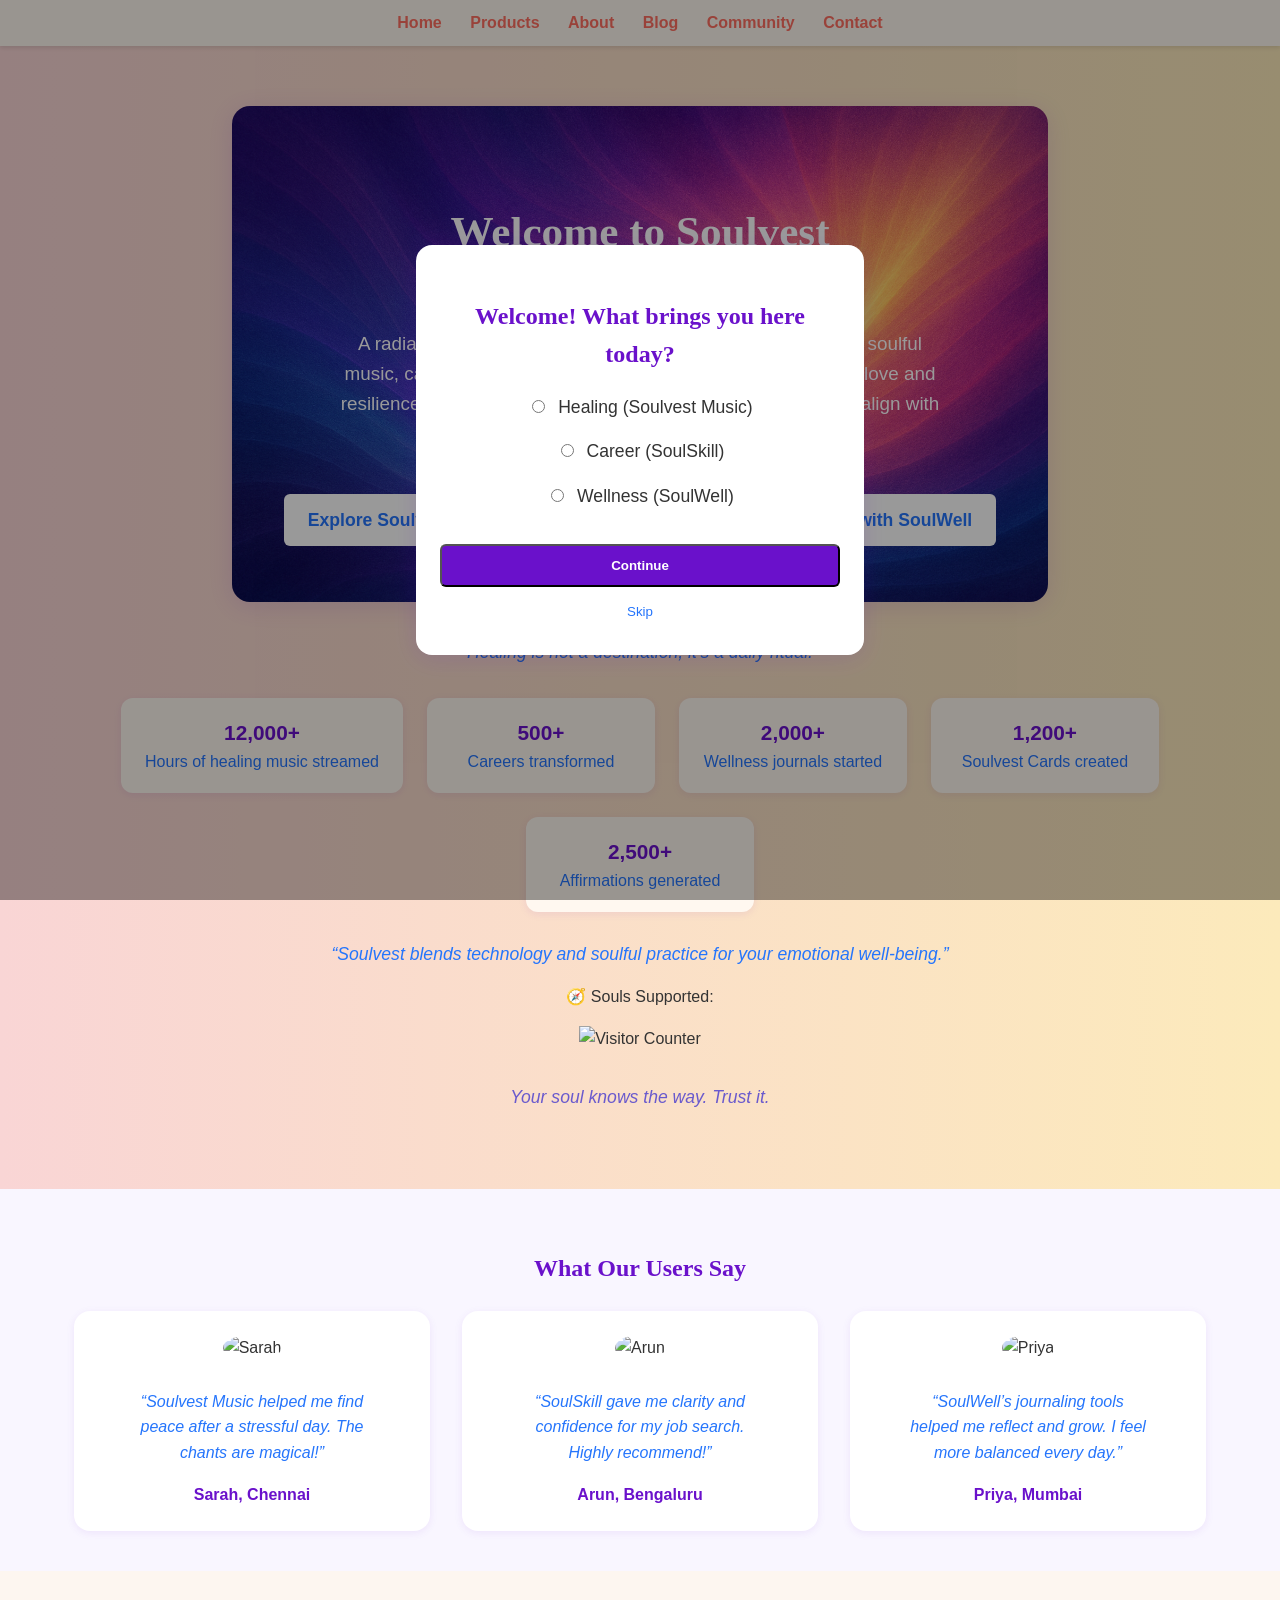
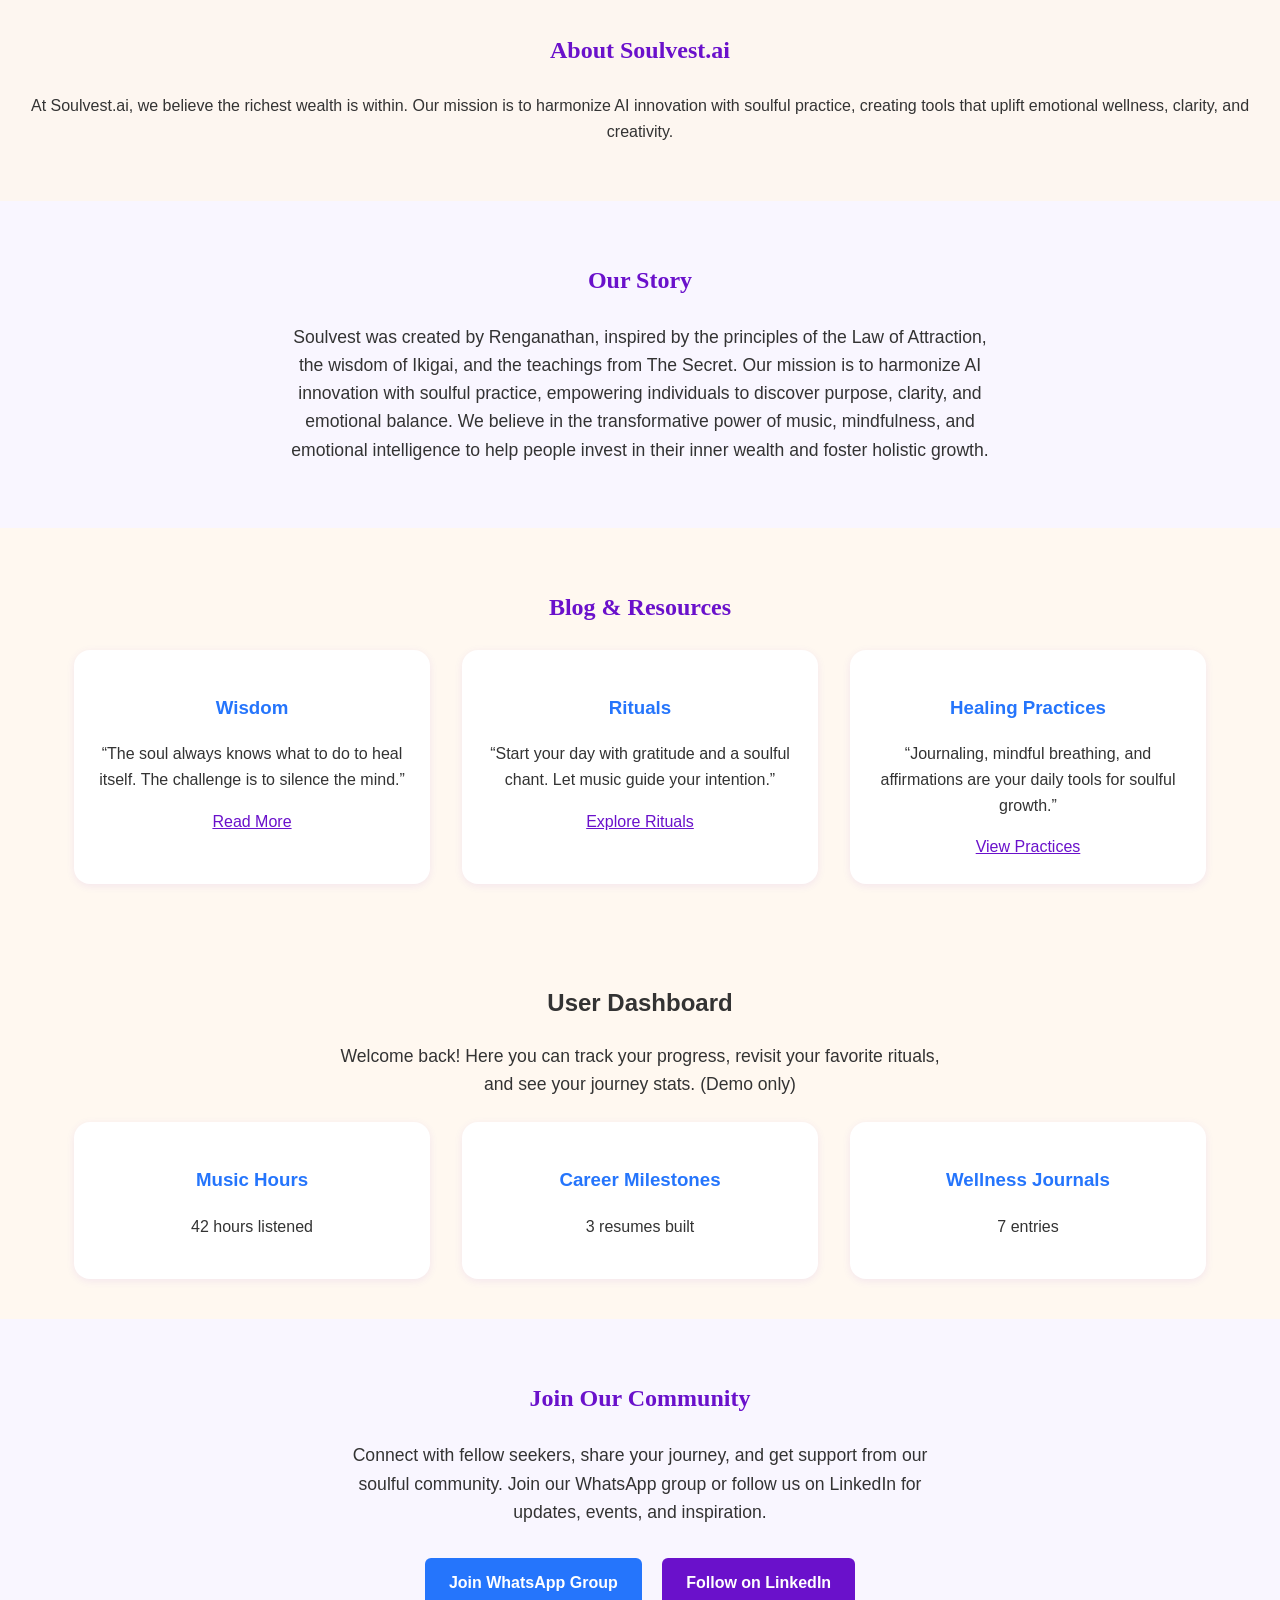
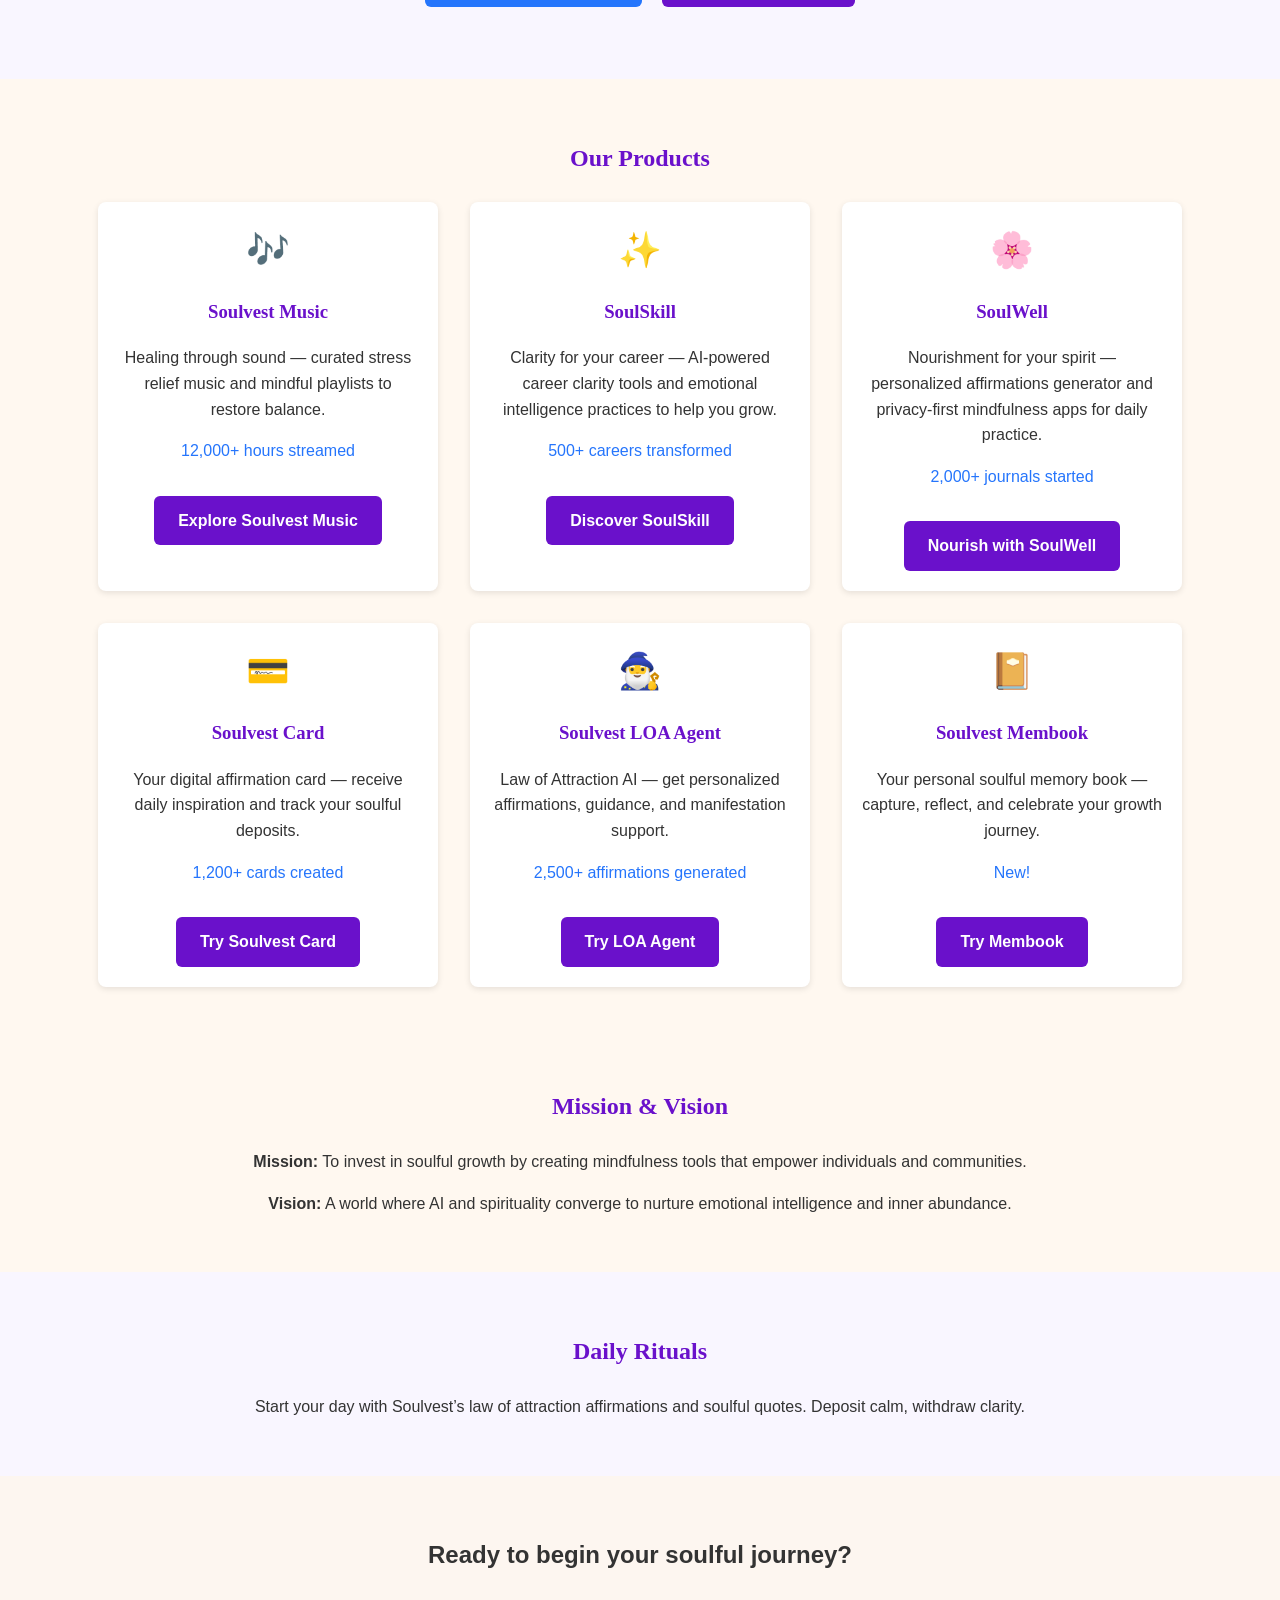
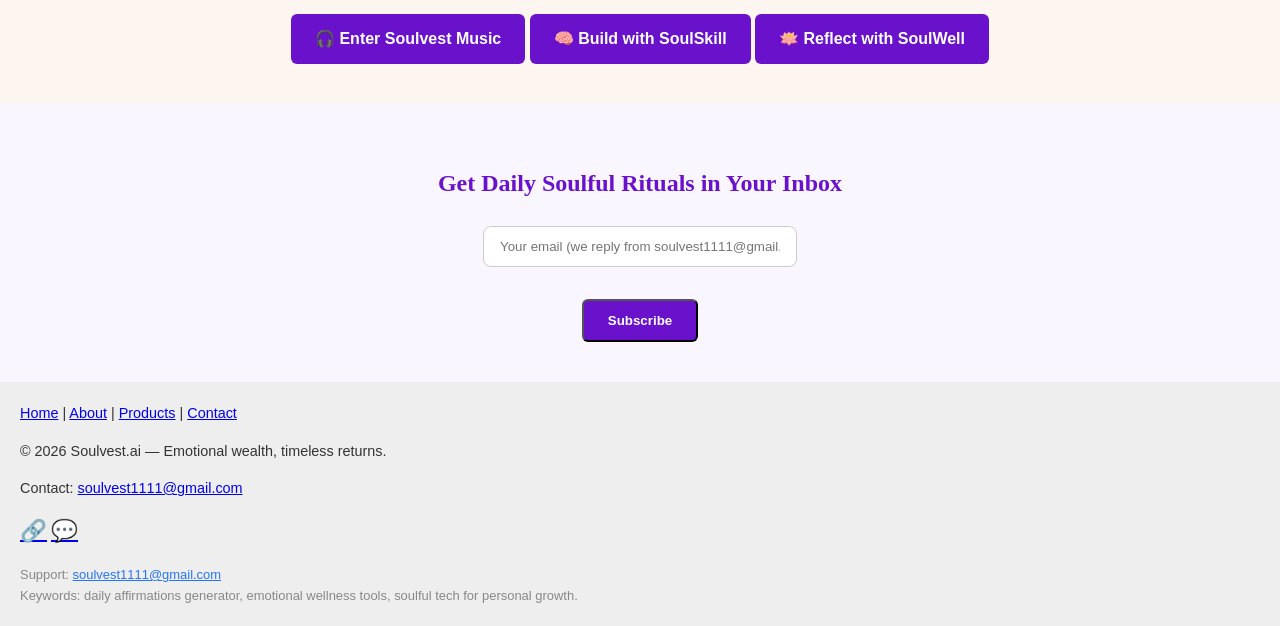
==== index.html @ 6d4dce63 "cleanup changes" ====
<!DOCTYPE html>
<html lang="en">
<head>
  <meta charset="UTF-8" />
  <meta name="viewport" content="width=device-width, initial-scale=1.0" />
  <title>Soulvest.ai | Healing, Career, Wellness, Community</title>
  <meta name="description" content="Soulvest.ai blends healing music, career clarity, and emotional wellness. Join our soulful community for transformation, support, and growth." />
  <meta name="keywords" content="Soulvest, healing, music, wellness, career, emotional health, rituals, journaling, community, AI, mindfulness" />
  <meta name="author" content="Renganathan" />
  <link rel="stylesheet" href="style.css" />
  <link rel="canonical" href="https://soulvest.ai/" />
  <meta property="og:title" content="Soulvest.ai | Healing, Career, Wellness, Community" />
  <meta property="og:description" content="Soulvest.ai blends healing music, career clarity, and emotional wellness. Join our soulful community for transformation, support, and growth." />
  <meta property="og:url" content="https://soulvest.ai/" />
  <meta property="og:type" content="website" />
  <meta property="og:image" content="https://soulvest.ai/assets/hero-bg.jpg" />
  <script type="application/ld+json">
    {
      "@context": "https://schema.org",
      "@type": "WebSite",
      "name": "Soulvest.ai",
      "url": "https://soulvest.ai/",
      "description": "Soulvest.ai blends healing music, career clarity, and emotional wellness. Join our soulful community for transformation, support, and growth.",
      "creator": {
        "@type": "Person",
        "name": "Renganathan"
      }
    }
  </script>

  <!-- Google Analytics -->
  <script async src="https://www.googletagmanager.com/gtag/js?id=G-75ZF3726F6"></script>
  <script>
    // Smooth scroll animation for modules and testimonials
    function animateOnScroll(selector) {
      const elements = document.querySelectorAll(selector);
      const observer = new IntersectionObserver(entries => {
        entries.forEach(entry => {
          if (entry.isIntersecting) {
            entry.target.style.transform = 'translateY(0) scale(1.03)';
            entry.target.style.opacity = '1';
            entry.target.style.transition = 'transform 0.6s, opacity 0.6s';
          } else {
            entry.target.style.transform = 'translateY(40px) scale(0.98)';
            entry.target.style.opacity = '0.6';
          }
        });
      }, { threshold: 0.2 });
      elements.forEach(el => {
        el.style.transform = 'translateY(40px) scale(0.98)';
        el.style.opacity = '0.6';
        observer.observe(el);
      });
    }
    animateOnScroll('.module');
    animateOnScroll('#testimonials > div > div');

    // Accessibility: keyboard navigation for modules
    document.querySelectorAll('.module').forEach(function(mod){
      mod.addEventListener('keydown',function(e){
        if(e.key==='Enter'||e.key===' '){mod.querySelector('a.cta-button').click();}
      });
    });

    // Mobile menu: hamburger toggle
    if(window.innerWidth<768){
      const nav=document.querySelector('header nav');
      if(nav){
        nav.style.flexDirection='column';
        nav.style.gap='8px';
      }
    }
    window.dataLayer = window.dataLayer || [];
    function gtag(){dataLayer.push(arguments);}
    gtag('js', new Date());
    gtag('config', 'G-75ZF3726F6');
  </script>
</head>
  <body>
    <!-- Personalization Quiz Modal (Enhanced) -->
    <div id="quiz-modal" style="display:none;position:fixed;top:0;left:0;width:100vw;height:100vh;background:rgba(0,0,0,0.4);z-index:10000;align-items:center;justify-content:center;">
      <div style="background:#fff;border-radius:16px;box-shadow:0 4px 24px rgba(106,17,203,0.12);padding:32px 24px;max-width:400px;margin:auto;text-align:center;">
        <h2 style="color:#6A11CB;font-family:'EB Garamond',serif;">Welcome! What brings you here today?</h2>
        <form id="personalization-form">
          <label style="display:block;margin:16px 0;font-size:1.1em;">
            <input type="radio" name="purpose" value="music" style="margin-right:8px;"> Healing (Soulvest Music)
          </label>
          <label style="display:block;margin:16px 0;font-size:1.1em;">
            <input type="radio" name="purpose" value="career" style="margin-right:8px;"> Career (SoulSkill)
          </label>
          <label style="display:block;margin:16px 0;font-size:1.1em;">
            <input type="radio" name="purpose" value="wellness" style="margin-right:8px;"> Wellness (SoulWell)
          </label>
          <button type="submit" class="cta-button" style="margin-top:18px;background:#6A11CB;color:#fff;width:100%;">Continue</button>
        </form>
        <button style="margin-top:16px;background:none;border:none;color:#2575fc;cursor:pointer;" onclick="closeQuiz()">Skip</button>
      </div>
    </div>
    <!-- Background Music -->
    <audio id="bgMusic" loop>
      <source src="assets/soulvest_theme.mp3" type="audio/mpeg">
      Your browser does not support the audio element.
    </audio>
    <header>
      <nav>
        <a href="#hero">Home</a>
        <a href="#products">Products</a>
        <a href="#about">About</a>
        <a href="#resources">Blog</a>
        <a href="#community">Community</a>
        <a href="#footer">Contact</a>
      </nav>
      <script>
        // Dropdown nav
        document.querySelectorAll('.dropdown').forEach(function(drop){
          drop.addEventListener('mouseenter',function(){drop.querySelector('.dropdown-content').style.display='block';});
          drop.addEventListener('mouseleave',function(){drop.querySelector('.dropdown-content').style.display='none';});
        });
      </script>
    </header>

  <section id="hero">
    <div class="welcome-banner" style="background: url('assets/hero-bg.jpg') center/cover; color: #fff; border-radius: 18px; padding: 56px 28px; max-width: 760px; margin: 0 auto 36px auto; box-shadow: 0 4px 24px rgba(106,17,203,0.12);">
      <h1 style="font-family:'EB Garamond',serif;font-size:2.7em;margin-bottom:0.3em;">Welcome to Soulvest</h1>
      <div style="font-size:1.2em;color:#fff;margin-bottom:0.7em;font-weight:bold;">Invest in your inner wealth</div>
      <p style="font-size:1.18em;margin-bottom:1em;max-width:600px;margin-left:auto;margin-right:auto;">A radiant digital sanctuary designed to uplift seekers through soulful music, career clarity, and emotional wellness rituals. Built with love and resilience, Soulvest integrates three core modules to help you align with your purpose and practice emotional intelligence:</p>
      <div style="margin-top:24px;display:flex;flex-wrap:wrap;gap:16px;justify-content:center;">
        <a href="https://soulvest-music.streamlit.app" class="cta-button" style="background:#fff;color:#2575fc;font-size:1.1em;">Explore Soulvest Music</a>
        <a href="https://soulvest-skill.streamlit.app" class="cta-button" style="background:#fff;color:#2575fc;font-size:1.1em;">Discover SoulSkill</a>
        <a href="https://soulvest-well.streamlit.app" class="cta-button" style="background:#fff;color:#2575fc;font-size:1.1em;">Nourish with SoulWell</a>
      </div>
    </div>
      <div class="welcome-message">
        <p id="rotating-message" style="font-size:1.1em;font-style:italic;color:#2575fc;margin-top:24px;">“Healing is not a destination, it’s a daily ritual.”</p>
      </div>
      <div class="hero-stats" style="display:flex;flex-wrap:wrap;justify-content:center;gap:24px;margin-top:32px;">
        <div style="background:#fff8f0;border-radius:12px;box-shadow:0 2px 8px rgba(106,17,203,0.08);padding:18px 24px;min-width:180px;">
          <div style="font-size:1.3em;color:#6A11CB;font-weight:bold;">12,000+</div>
          <div style="color:#2575fc;">Hours of healing music streamed</div>
        </div>
        <div style="background:#fff8f0;border-radius:12px;box-shadow:0 2px 8px rgba(106,17,203,0.08);padding:18px 24px;min-width:180px;">
          <div style="font-size:1.3em;color:#6A11CB;font-weight:bold;">500+</div>
          <div style="color:#2575fc;">Careers transformed</div>
        </div>
        <div style="background:#fff8f0;border-radius:12px;box-shadow:0 2px 8px rgba(106,17,203,0.08);padding:18px 24px;min-width:180px;">
          <div style="font-size:1.3em;color:#6A11CB;font-weight:bold;">2,000+</div>
          <div style="color:#2575fc;">Wellness journals started</div>
        </div>
        <div style="background:#fff8f0;border-radius:12px;box-shadow:0 2px 8px rgba(106,17,203,0.08);padding:18px 24px;min-width:180px;">
          <div style="font-size:1.3em;color:#6A11CB;font-weight:bold;">1,200+</div>
          <div style="color:#2575fc;">Soulvest Cards created</div>
        </div>
        <div style="background:#fff8f0;border-radius:12px;box-shadow:0 2px 8px rgba(106,17,203,0.08);padding:18px 24px;min-width:180px;">
          <div style="font-size:1.3em;color:#6A11CB;font-weight:bold;">2,500+</div>
          <div style="color:#2575fc;">Affirmations generated</div>
        </div>
      </div>
      <div class="hero-micro-message" style="margin-top:28px;font-size:1.1em;color:#2575fc;font-style:italic;">
        <span>“Soulvest blends technology and soulful practice for your emotional well-being.”</span>
      </div>
      <p>🧭 Souls Supported:</p>
      <img src="https://hitwebcounter.com/counter/counter.php?page=123456&style=0006&nbdigits=5&type=page&initCount=0" alt="Visitor Counter" />
    </div>
    <!-- Rotating messages section -->
    <div class="rotating-section" style="margin:32px 0 0 0;">
      <p id="rotating-message-2" style="font-size:1.1em;color:#6A5ACD;font-style:italic;"></p>
    </div>
  </section>

  <section id="testimonials" style="padding:40px 20px;text-align:center;background:#f9f6ff;">
    <h2 style="font-family:'EB Garamond',serif;color:#6A11CB;margin-bottom:24px;">What Our Users Say</h2>
    <div style="display:flex;flex-wrap:wrap;justify-content:center;gap:32px;">
      <div style="background:#fff;border-radius:16px;box-shadow:0 2px 8px rgba(106,17,203,0.08);padding:24px 18px;max-width:320px;flex:1 1 280px;">
        <img src="assets/user1.jpg" alt="Sarah" style="width:48px;height:48px;border-radius:50%;margin-bottom:12px;">
        <blockquote style="font-style:italic;color:#2575fc;">“Soulvest Music helped me find peace after a stressful day. The chants are magical!”</blockquote>
        <div style="margin-top:10px;font-weight:bold;color:#6A11CB;">Sarah, Chennai</div>
      </div>
      <div style="background:#fff;border-radius:16px;box-shadow:0 2px 8px rgba(106,17,203,0.08);padding:24px 18px;max-width:320px;flex:1 1 280px;">
        <img src="assets/user2.jpg" alt="Arun" style="width:48px;height:48px;border-radius:50%;margin-bottom:12px;">
        <blockquote style="font-style:italic;color:#2575fc;">“SoulSkill gave me clarity and confidence for my job search. Highly recommend!”</blockquote>
        <div style="margin-top:10px;font-weight:bold;color:#6A11CB;">Arun, Bengaluru</div>
      </div>
      <div style="background:#fff;border-radius:16px;box-shadow:0 2px 8px rgba(106,17,203,0.08);padding:24px 18px;max-width:320px;flex:1 1 280px;">
        <img src="assets/user3.jpg" alt="Priya" style="width:48px;height:48px;border-radius:50%;margin-bottom:12px;">
        <blockquote style="font-style:italic;color:#2575fc;">“SoulWell’s journaling tools helped me reflect and grow. I feel more balanced every day.”</blockquote>
        <div style="margin-top:10px;font-weight:bold;color:#6A11CB;">Priya, Mumbai</div>
      </div>
    </div>
  </section>

  <section id="about">
    <h2 style="font-family:'EB Garamond',serif;color:#6A11CB;margin-bottom:24px;">About Soulvest.ai</h2>
    <p>At Soulvest.ai, we believe the richest wealth is within. Our mission is to harmonize AI innovation with soulful practice, creating tools that uplift emotional wellness, clarity, and creativity.</p>
  </section>

  <section id="story" style="padding:40px 20px;text-align:center;background:#f9f6ff;">
    <h2 style="font-family:'EB Garamond',serif;color:#6A11CB;margin-bottom:24px;">Our Story</h2>
    <p style="max-width:700px;margin:0 auto 24px auto;font-size:1.1em;">Soulvest was created by Renganathan, inspired by the principles of the Law of Attraction, the wisdom of Ikigai, and the teachings from The Secret. Our mission is to harmonize AI innovation with soulful practice, empowering individuals to discover purpose, clarity, and emotional balance. We believe in the transformative power of music, mindfulness, and emotional intelligence to help people invest in their inner wealth and foster holistic growth.</p>
  </section>

  <section id="resources" style="padding:40px 20px;text-align:center;background:#fff8f0;">
    <h2 style="font-family:'EB Garamond',serif;color:#6A11CB;margin-bottom:24px;">Blog & Resources</h2>
    <div style="display:flex;flex-wrap:wrap;justify-content:center;gap:32px;">
      <div style="background:#fff;border-radius:16px;box-shadow:0 2px 8px rgba(106,17,203,0.08);padding:24px 18px;max-width:320px;flex:1 1 280px;">
        <h3 style="color:#2575fc;">Wisdom</h3>
        <p>“The soul always knows what to do to heal itself. The challenge is to silence the mind.”</p>
        <a href="#" style="color:#6A11CB;text-decoration:underline;">Read More</a>
      </div>
      <div style="background:#fff;border-radius:16px;box-shadow:0 2px 8px rgba(106,17,203,0.08);padding:24px 18px;max-width:320px;flex:1 1 280px;">
        <h3 style="color:#2575fc;">Rituals</h3>
        <p>“Start your day with gratitude and a soulful chant. Let music guide your intention.”</p>
        <a href="#" style="color:#6A11CB;text-decoration:underline;">Explore Rituals</a>
      </div>
      <div style="background:#fff;border-radius:16px;box-shadow:0 2px 8px rgba(106,17,203,0.08);padding:24px 18px;max-width:320px;flex:1 1 280px;">
        <h3 style="color:#2575fc;">Healing Practices</h3>
        <p>“Journaling, mindful breathing, and affirmations are your daily tools for soulful growth.”</p>
        <a href="#" style="color:#6A11CB;text-decoration:underline;">View Practices</a>
      </div>
    </div>
  </section>

  <section id="dashboard" style="padding:40px 20px;text-align:center;background:#fff8f0;">
    <h2>User Dashboard</h2>
    <p style="max-width:600px;margin:0 auto 24px auto;font-size:1.1em;">Welcome back! Here you can track your progress, revisit your favorite rituals, and see your journey stats. (Demo only)</p>
    <div style="display:flex;flex-wrap:wrap;justify-content:center;gap:32px;">
      <div style="background:#fff;border-radius:16px;box-shadow:0 2px 8px rgba(106,17,203,0.08);padding:24px 18px;max-width:320px;flex:1 1 280px;">
        <h3 style="color:#2575fc;">Music Hours</h3>
        <p>42 hours listened</p>
      </div>
      <div style="background:#fff;border-radius:16px;box-shadow:0 2px 8px rgba(106,17,203,0.08);padding:24px 18px;max-width:320px;flex:1 1 280px;">
        <h3 style="color:#2575fc;">Career Milestones</h3>
        <p>3 resumes built</p>
      </div>
      <div style="background:#fff;border-radius:16px;box-shadow:0 2px 8px rgba(106,17,203,0.08);padding:24px 18px;max-width:320px;flex:1 1 280px;">
        <h3 style="color:#2575fc;">Wellness Journals</h3>
        <p>7 entries</p>
      </div>
    </div>
  </section>

  <section id="community" style="padding:40px 20px;text-align:center;background:#f9f6ff;">
    <h2 style="font-family:'EB Garamond',serif;color:#6A11CB;margin-bottom:24px;">Join Our Community</h2>
    <p style="max-width:600px;margin:0 auto 24px auto;font-size:1.1em;">Connect with fellow seekers, share your journey, and get support from our soulful community. Join our WhatsApp group or follow us on LinkedIn for updates, events, and inspiration.</p>
    <div style="margin:24px 0;">
      <a href="https://chat.whatsapp.com/invite/your-group-link" target="_blank" class="cta-button" style="background:#2575fc;color:#fff;margin:8px;">Join WhatsApp Group</a>
      <a href="https://www.linkedin.com/company/soulvest-ai" target="_blank" class="cta-button" style="background:#6A11CB;color:#fff;margin:8px;">Follow on LinkedIn</a>
    </div>
  </section>

  </section>

  <section id="products" style="padding:40px 20px;text-align:center;background:#fff8f0;">
    <h2 style="font-family:'EB Garamond',serif;color:#6A11CB;margin-bottom:24px;">Our Products</h2>
    <div style="display:flex;flex-wrap:wrap;justify-content:center;gap:32px;">
      <div class="module" style="transition:box-shadow 0.3s,transform 0.2s;">
      <div style="font-size:2.2em;margin-bottom:8px;">🎶</div>
      <h3 style="font-family:'EB Garamond',serif;color:#6A11CB;">Soulvest Music</h3>
      <p>Healing through sound — curated stress relief music and mindful playlists to restore balance.</p>
      <div class="module-metrics" style="margin:12px 0;color:#2575fc;font-size:1em;">12,000+ hours streamed</div>
      <a href="https://soulvest-music.streamlit.app" class="cta-button" style="background:#6A11CB;color:#fff;">Explore Soulvest Music</a>
    </div>
    <div class="module" style="transition:box-shadow 0.3s,transform 0.2s;">
      <div style="font-size:2.2em;margin-bottom:8px;">✨</div>
      <h3 style="font-family:'EB Garamond',serif;color:#6A11CB;">SoulSkill</h3>
      <p>Clarity for your career — AI‑powered career clarity tools and emotional intelligence practices to help you grow.</p>
      <div class="module-metrics" style="margin:12px 0;color:#2575fc;font-size:1em;">500+ careers transformed</div>
      <a href="https://soulvest-skill.streamlit.app" class="cta-button" style="background:#6A11CB;color:#fff;">Discover SoulSkill</a>
    </div>
    <div class="module" style="transition:box-shadow 0.3s,transform 0.2s;">
      <div style="font-size:2.2em;margin-bottom:8px;">🌸</div>
      <h3 style="font-family:'EB Garamond',serif;color:#6A11CB;">SoulWell</h3>
      <p>Nourishment for your spirit — personalized affirmations generator and privacy‑first mindfulness apps for daily practice.</p>
      <div class="module-metrics" style="margin:12px 0;color:#2575fc;font-size:1em;">2,000+ journals started</div>
      <a href="https://soulvest-well.streamlit.app" class="cta-button" style="background:#6A11CB;color:#fff;">Nourish with SoulWell</a>
    </div>
    <div class="module" style="transition:box-shadow 0.3s,transform 0.2s;">
      <div style="font-size:2.2em;margin-bottom:8px;">💳</div>
      <h3 style="font-family:'EB Garamond',serif;color:#6A11CB;">Soulvest Card</h3>
      <p>Your digital affirmation card — receive daily inspiration and track your soulful deposits.</p>
      <div class="module-metrics" style="margin:12px 0;color:#2575fc;font-size:1em;">1,200+ cards created</div>
      <a href="http://card.soulvest.ai/" class="cta-button" style="background:#6A11CB;color:#fff;">Try Soulvest Card</a>
    </div>
    <div class="module" style="transition:box-shadow 0.3s,transform 0.2s;">
      <div style="font-size:2.2em;margin-bottom:8px;">🧙‍♂️</div>
      <h3 style="font-family:'EB Garamond',serif;color:#6A11CB;">Soulvest LOA Agent</h3>
      <p>Law of Attraction AI — get personalized affirmations, guidance, and manifestation support.</p>
      <div class="module-metrics" style="margin:12px 0;color:#2575fc;font-size:1em;">2,500+ affirmations generated</div>
      <a href="https://soulvest-affirmation.streamlit.app/" class="cta-button" style="background:#6A11CB;color:#fff;">Try LOA Agent</a>
    </div>
    <div class="module" style="transition:box-shadow 0.3s,transform 0.2s;">
      <div style="font-size:2.2em;margin-bottom:8px;">📔</div>
      <h3 style="font-family:'EB Garamond',serif;color:#6A11CB;">Soulvest Membook</h3>
      <p>Your personal soulful memory book — capture, reflect, and celebrate your growth journey.</p>
      <div class="module-metrics" style="margin:12px 0;color:#2575fc;font-size:1em;">New!</div>
      <a href="https://soulvest-lovebook.streamlit.app/" class="cta-button" style="background:#6A11CB;color:#fff;">Try Membook</a>
    </div>
  </div>
  </section>
  <section id="mission" style="padding:40px 20px;text-align:center;background:#fff8f0;">
      <h2 style="font-family:'EB Garamond',serif;color:#6A11CB;margin-bottom:24px;">Mission & Vision</h2>
      <p><strong>Mission:</strong> To invest in soulful growth by creating mindfulness tools that empower individuals and communities.</p>
      <p><strong>Vision:</strong> A world where AI and spirituality converge to nurture emotional intelligence and inner abundance.</p>
    </section>

    <section id="rituals" style="padding:40px 20px;text-align:center;background:#f9f6ff;">
      <h2 style="font-family:'EB Garamond',serif;color:#6A11CB;margin-bottom:24px;">Daily Rituals</h2>
      <p>Start your day with Soulvest’s law of attraction affirmations and soulful quotes. Deposit calm, withdraw clarity.</p>
    </section>
  </section>

  <section id="cta">
    <h2>Ready to begin your soulful journey?</h2>
    <a href="https://soulvest-music.streamlit.app" class="cta-button" style="background:#6A11CB;color:#fff;">🎧 Enter Soulvest Music</a>
    <a href="https://soulvest-skill.streamlit.app" class="cta-button" style="background:#6A11CB;color:#fff;">🧠 Build with SoulSkill</a>
    <a href="https://soulvest-well.streamlit.app" class="cta-button" style="background:#6A11CB;color:#fff;">🪷 Reflect with SoulWell</a>
  </section>

  <section id="newsletter" style="padding:40px 20px;text-align:center;background:#f9f6ff;">
    <h2 style="font-family:'EB Garamond',serif;color:#6A11CB;margin-bottom:24px;">Get Daily Soulful Rituals in Your Inbox</h2>
    <form style="max-width:400px;margin:0 auto;">
      <input type="email" placeholder="Your email (we reply from soulvest1111@gmail.com)" aria-label="Email" style="padding:12px 16px;border-radius:8px;border:1px solid #ccc;width:70%;margin-bottom:12px;">
      <button type="submit" class="cta-button" style="background:#6A11CB;color:#fff;">Subscribe</button>
    </form>
  </section>

  <footer id="footer">
    <div style="margin-bottom:12px;">
      <a href="#hero">Home</a> |
      <a href="#about">About</a> |
      <a href="#modules">Products</a> |
      <a href="#contact">Contact</a>
    </div>
    <p>© 2026 Soulvest.ai — Emotional wealth, timeless returns.</p>
    <p>Contact: <a href="mailto:soulvest1111@gmail.com">soulvest1111@gmail.com</a></p>
    <div class="footer-social">
      <a href="https://www.linkedin.com/company/soulvest-ai" target="_blank" title="LinkedIn" style="font-size:1.5em;">🔗</a>
      <a href="https://chat.whatsapp.com/invite/your-group-link" target="_blank" title="WhatsApp" style="font-size:1.5em;">💬</a>
    </div>
    <div style="margin-top:16px;font-size:0.9em;color:#888;">
      <span>Support: <a href="mailto:soulvest1111@gmail.com" style="color:#2575fc;">soulvest1111@gmail.com</a></span><br>
      <span>Keywords: daily affirmations generator, emotional wellness tools, soulful tech for personal growth.</span>
    </div>
  </footer>

  <script>
    // Personalization Quiz Modal
    function showQuiz() {
      if (!localStorage.getItem('soulvest_quiz_pref')) {
        document.getElementById('quiz-modal').style.display = 'flex';
      }
    }
    function closeQuiz() {
      document.getElementById('quiz-modal').style.display = 'none';
      localStorage.setItem('soulvest_quiz_pref', 'skipped');
    }
    document.getElementById('personalization-form')?.addEventListener('submit', function(e) {
      e.preventDefault();
      const purpose = document.querySelector('input[name="purpose"]:checked');
      if (purpose) {
        localStorage.setItem('soulvest_quiz_pref', purpose.value);
        document.getElementById('quiz-modal').style.display = 'none';
        if (purpose.value === 'music') {
          window.open('https://soulvest-music.streamlit.app', '_blank');
        } else if (purpose.value === 'career') {
          window.open('https://soulvest-skill.streamlit.app', '_blank');
        } else if (purpose.value === 'wellness') {
          window.open('https://soulvest-well.streamlit.app', '_blank');
        }
      }
    });
    window.addEventListener('DOMContentLoaded', showQuiz);
    // Rotating messages: quotes, trivia, LOA themes
    const rotatingMessages = [
      "Healing is not a destination, it’s a daily ritual.",
      "Your soul knows the way. Trust it.",
      "Every breath is a chance to begin again.",
      "You are becoming the sanctuary you seek.",
      "Let your pain become your purpose.",
      "Trivia: Soulvest Music streams over 12,000 hours of healing chants.",
      "Trivia: SoulSkill has helped 500+ careers transform.",
      "Trivia: SoulWell users started 2,000+ journals.",
      "LOA: You attract what you believe you deserve.",
      "LOA: Gratitude is the magnet for miracles.",
      "LOA: Visualize your best self and act as if.",
      "LOA: The universe responds to your vibration.",
      "LOA: Abundance flows to those who expect it.",
      "LOA: Your thoughts shape your reality."
    ];
    let msgIdx = 0;
    function rotateMessages() {
      document.getElementById('rotating-message').innerText = rotatingMessages[msgIdx % rotatingMessages.length];
      document.getElementById('rotating-message-2').innerText = rotatingMessages[(msgIdx+1) % rotatingMessages.length];
      msgIdx = (msgIdx + 1) % rotatingMessages.length;
    }
    rotateMessages();
    setInterval(rotateMessages, 6000);
  </script>
</body>
</html>
---- style.css ----
body {
  margin: 0;
  padding: 0;
  font-family: 'Segoe UI', sans-serif;
  background-color: #fdf6f0;
  color: #333;
  line-height: 1.6;
}

section {
  padding: 40px 20px;
  text-align: center;
}

#hero {
  background: linear-gradient(to right, #f9d5d5, #fceabb);
  padding: 60px 20px;
}

.cta-button {
  display: inline-block;
  margin-top: 20px;
  padding: 12px 24px;
  background: #ff6f61;
  color: white;
  text-decoration: none;
  border-radius: 6px;
  font-weight: bold;
  transition: background 0.3s ease;
}

.cta-button:hover {
  background: #e85c50;
}

#modules {
  display: flex;
  flex-wrap: wrap;
  justify-content: center;
  gap: 20px;
}

.module {
  background: white;
  padding: 20px;
  border-radius: 8px;
  box-shadow: 0 2px 6px rgba(0,0,0,0.1);
  max-width: 300px;
}

footer {
  background: #eee;
  padding: 20px;
  font-size: 0.9em;
}

header {
  position: sticky;
  top: 0;
  background: #fff8f0;
  padding: 10px 20px;
  box-shadow: 0 2px 4px rgba(0,0,0,0.1);
  z-index: 1000;
  text-align: center;
}

header nav a {
  margin: 0 12px;
  text-decoration: none;
  color: #ff6f61;
  font-weight: bold;
}

.welcome-message h2 {
  font-size: 1.5em;
  color: #ff6f61;
  margin-bottom: 10px;
}

#quote {
  font-style: italic;
  color: #555;
  transition: opacity 0.5s ease;
}

.visitor-counter {
  margin-top: 20px;
  font-size: 1em;
  color: #333;
}

.daily-ritual {
  margin-top: 30px;
  font-size: 1.1em;
  color: #6A5ACD;
}

.play-button-container {
  margin-top: 20px;
  text-align: center;
}

@media (max-width: 768px) {
  #modules {
    flex-direction: column;
    align-items: center;
  }

  .module {
    width: 90%;
    max-width: 400px;
  }

  .cta-button {
    width: 90%;
    margin: 10px auto;
    display: block;
  }
}
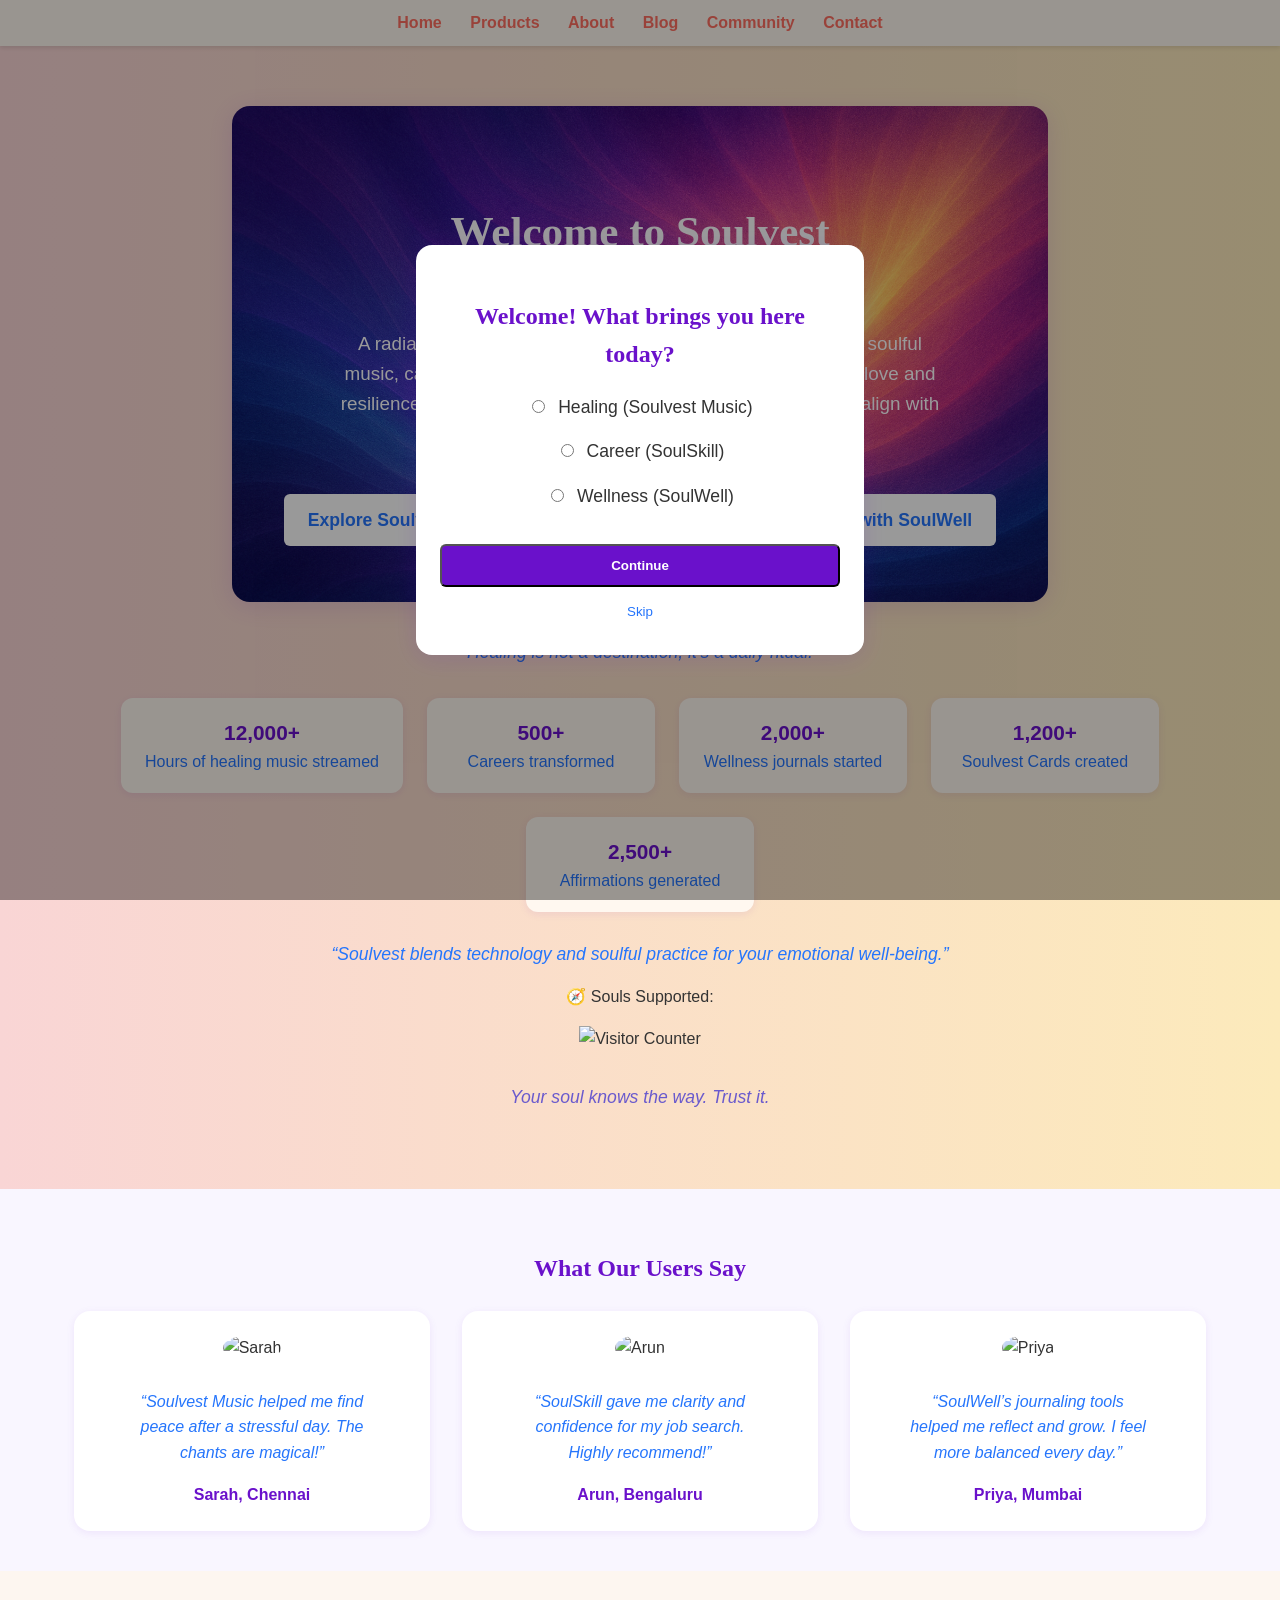
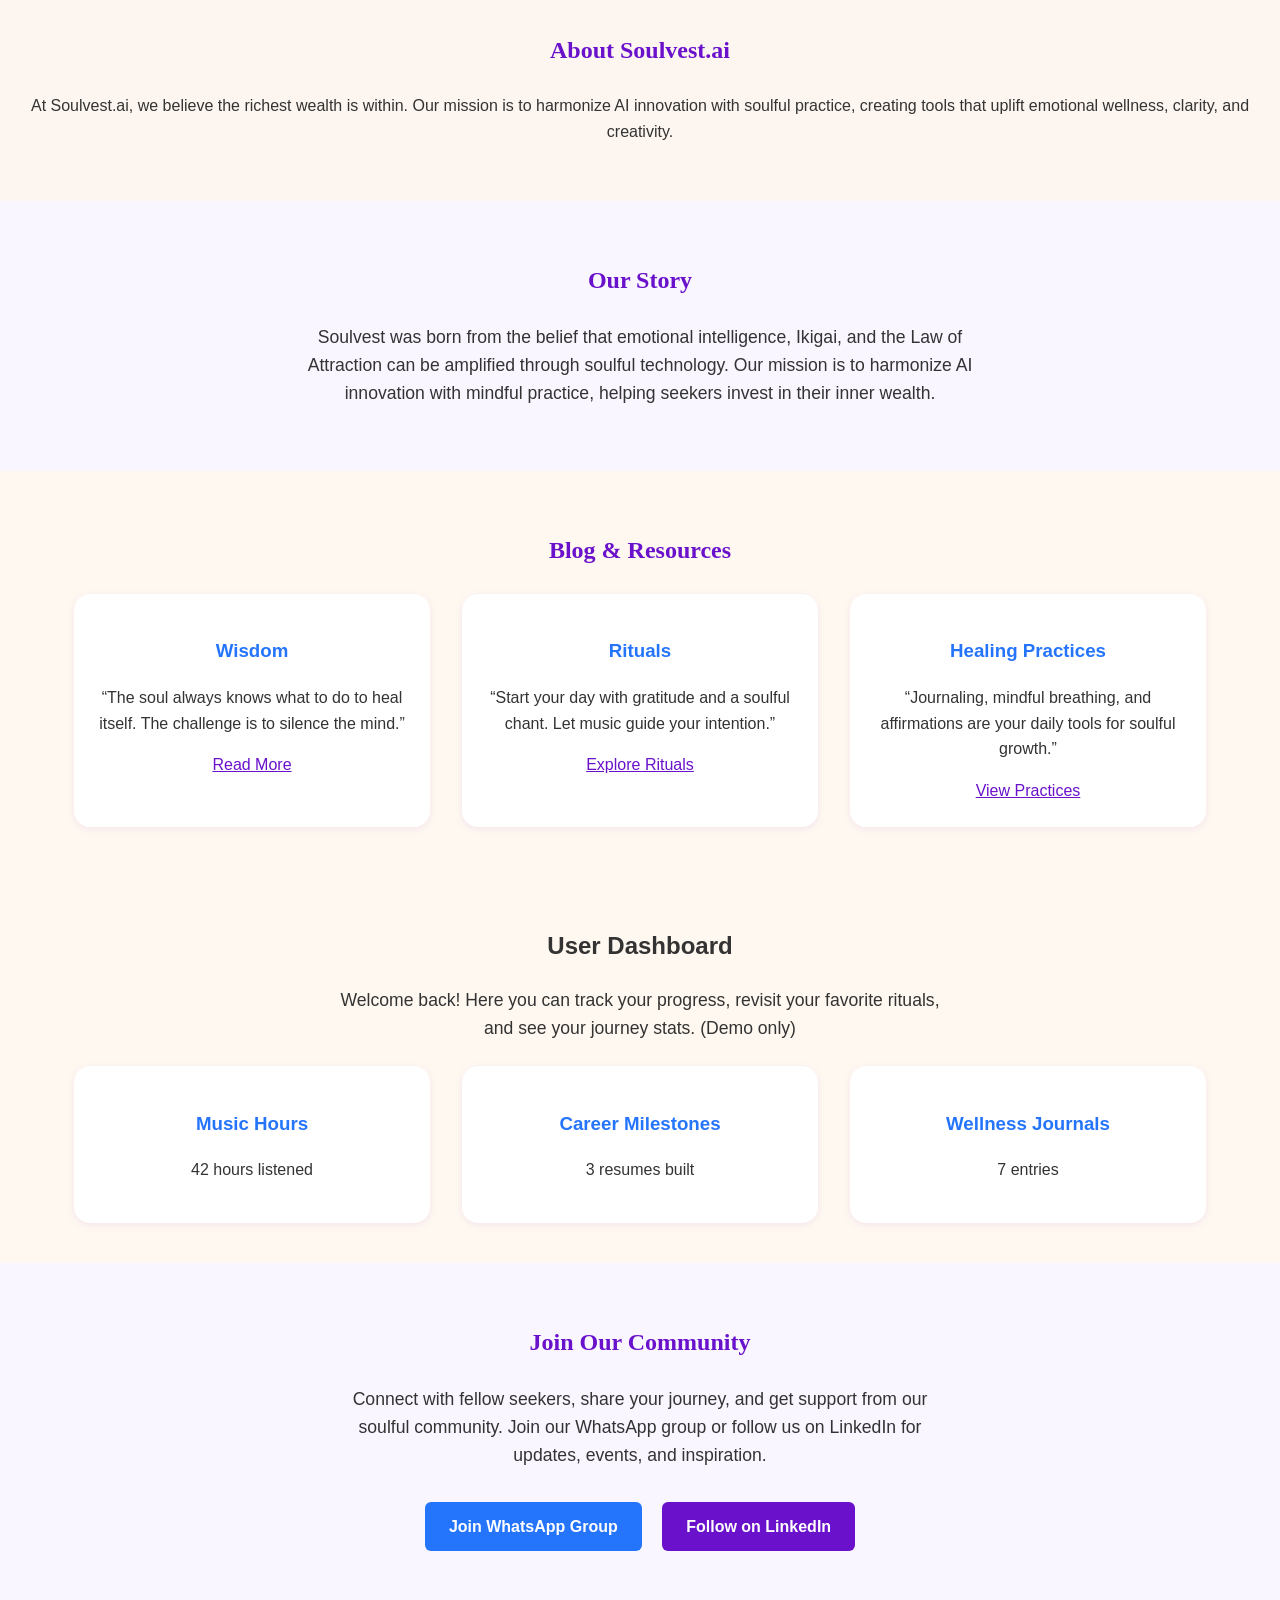
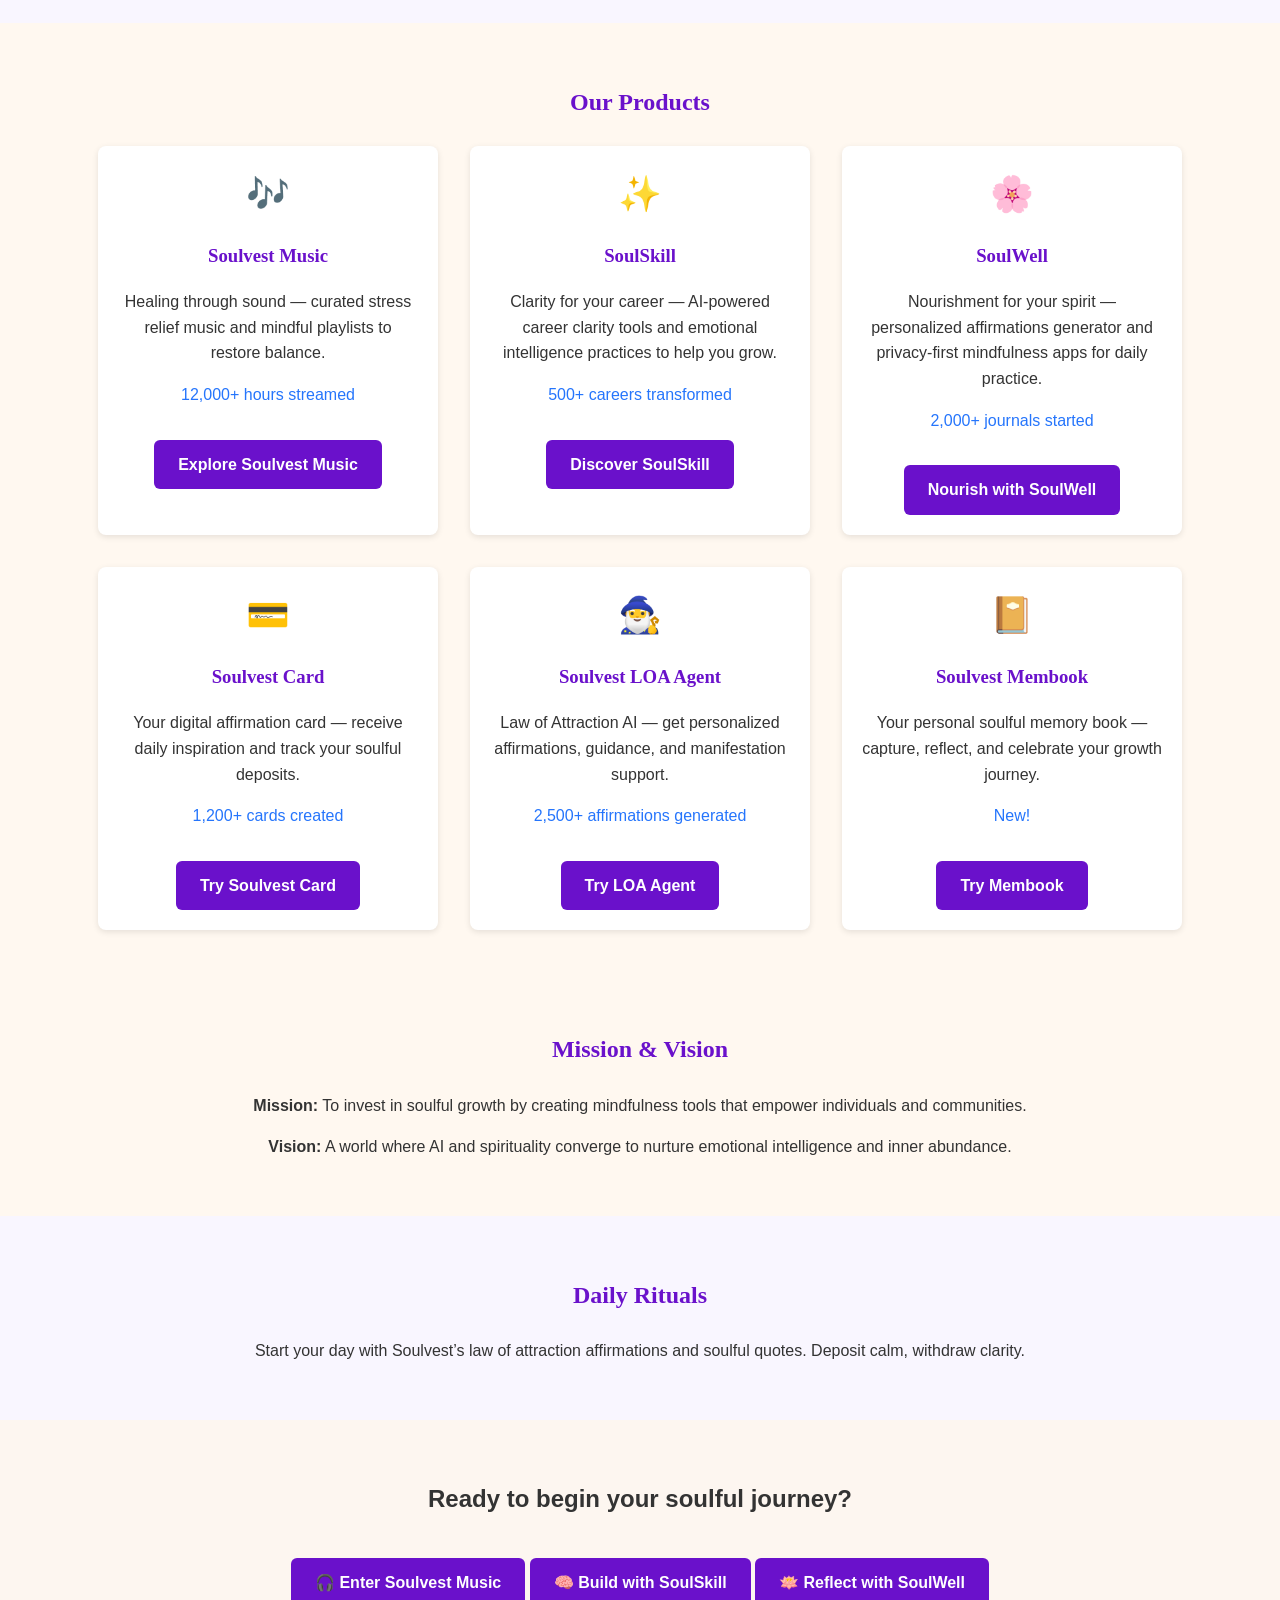
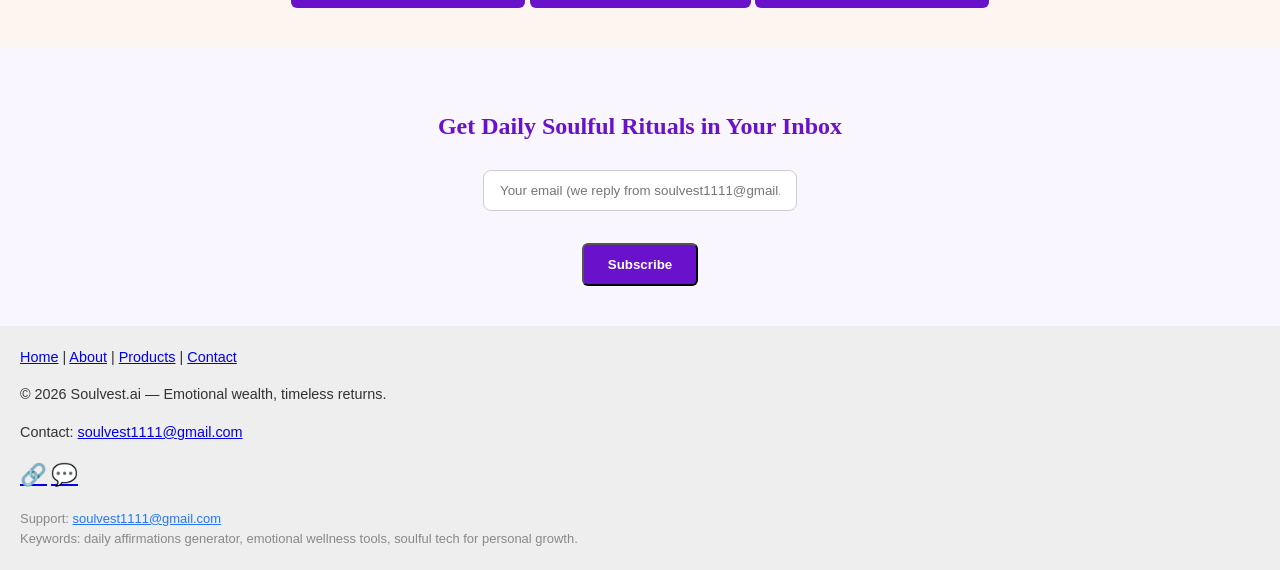
==== commit 9e128d56: "Updated Our Story section" ====
--- a/index.html
+++ b/index.html
@@ -195,7 +195,7 @@
 
   <section id="story" style="padding:40px 20px;text-align:center;background:#f9f6ff;">
     <h2 style="font-family:'EB Garamond',serif;color:#6A11CB;margin-bottom:24px;">Our Story</h2>
-    <p style="max-width:700px;margin:0 auto 24px auto;font-size:1.1em;">Soulvest was created by Renganathan, inspired by the principles of the Law of Attraction, the wisdom of Ikigai, and the teachings from The Secret. Our mission is to harmonize AI innovation with soulful practice, empowering individuals to discover purpose, clarity, and emotional balance. We believe in the transformative power of music, mindfulness, and emotional intelligence to help people invest in their inner wealth and foster holistic growth.</p>
+    <p style="max-width:700px;margin:0 auto 24px auto;font-size:1.1em;">Soulvest was born from the belief that emotional intelligence, Ikigai, and the Law of Attraction can be amplified through soulful technology. Our mission is to harmonize AI innovation with mindful practice, helping seekers invest in their inner wealth.</p>
   </section>
 
   <section id="resources" style="padding:40px 20px;text-align:center;background:#fff8f0;">
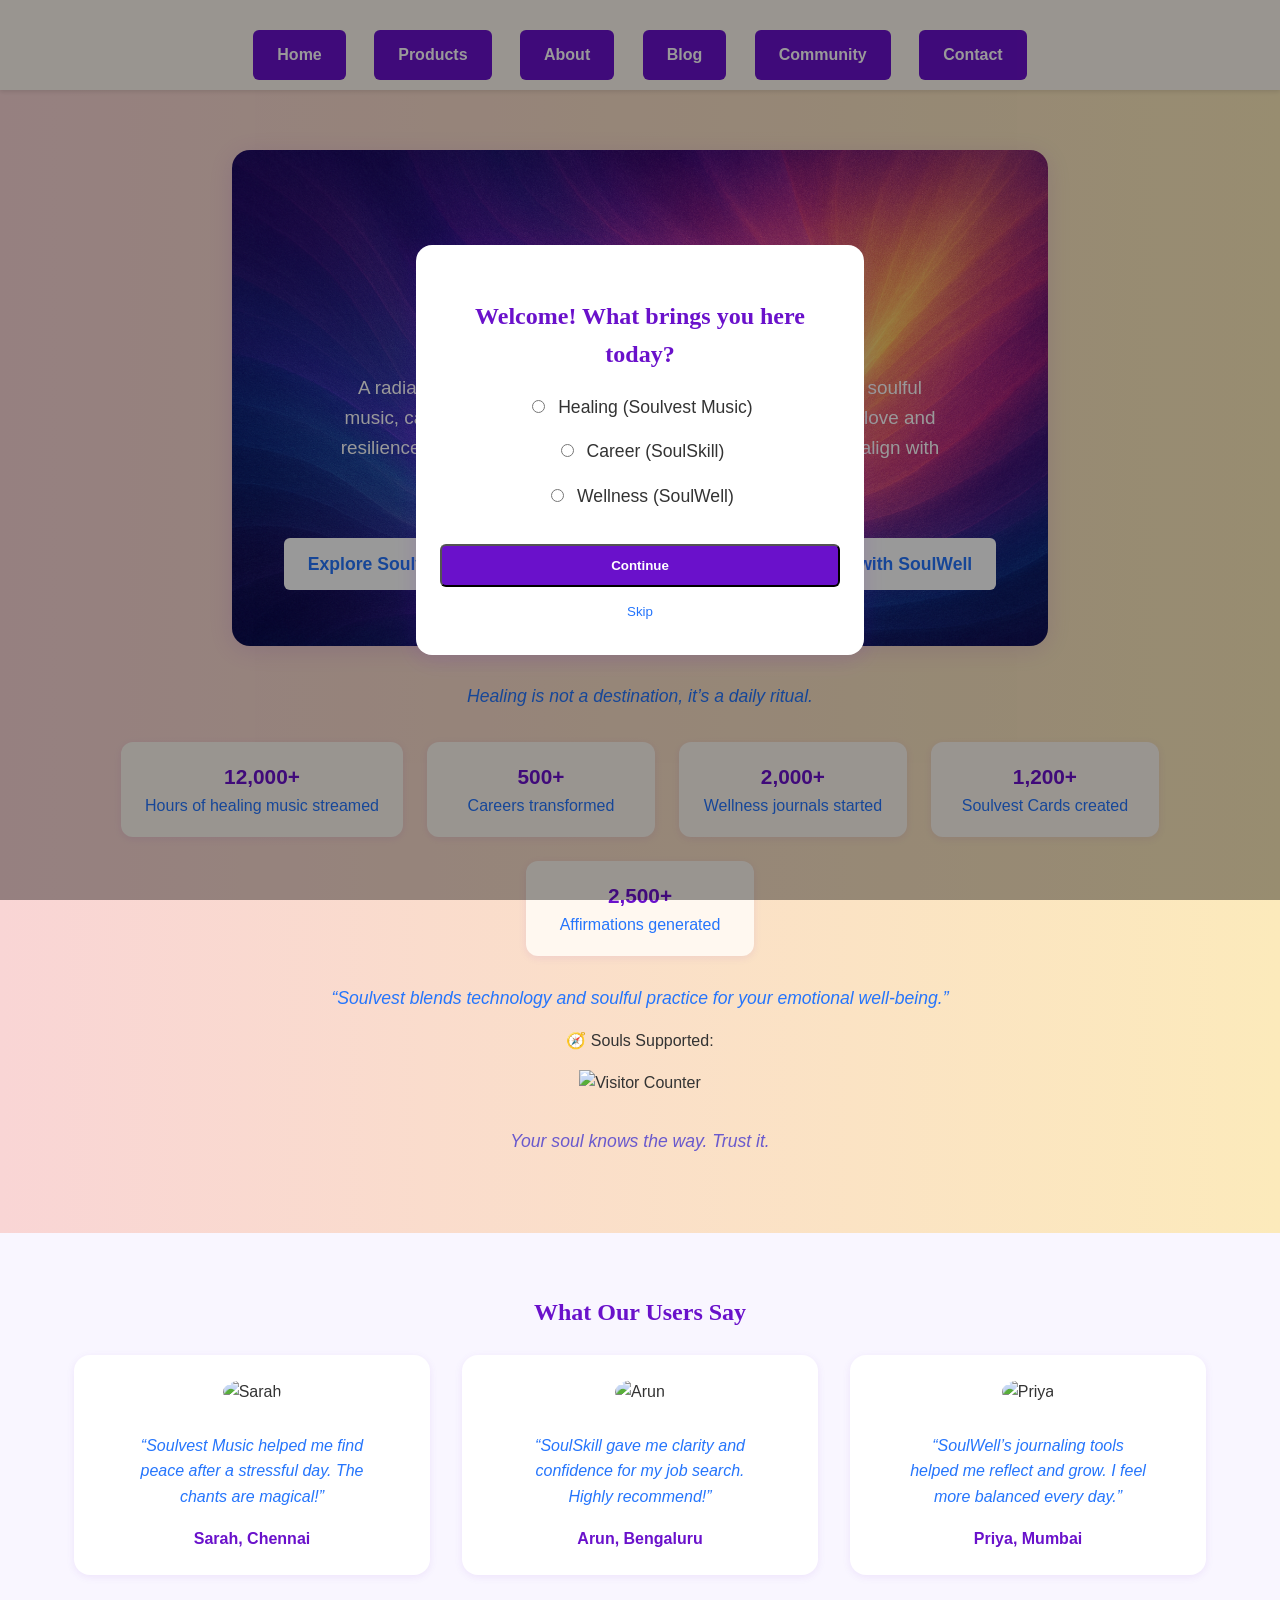
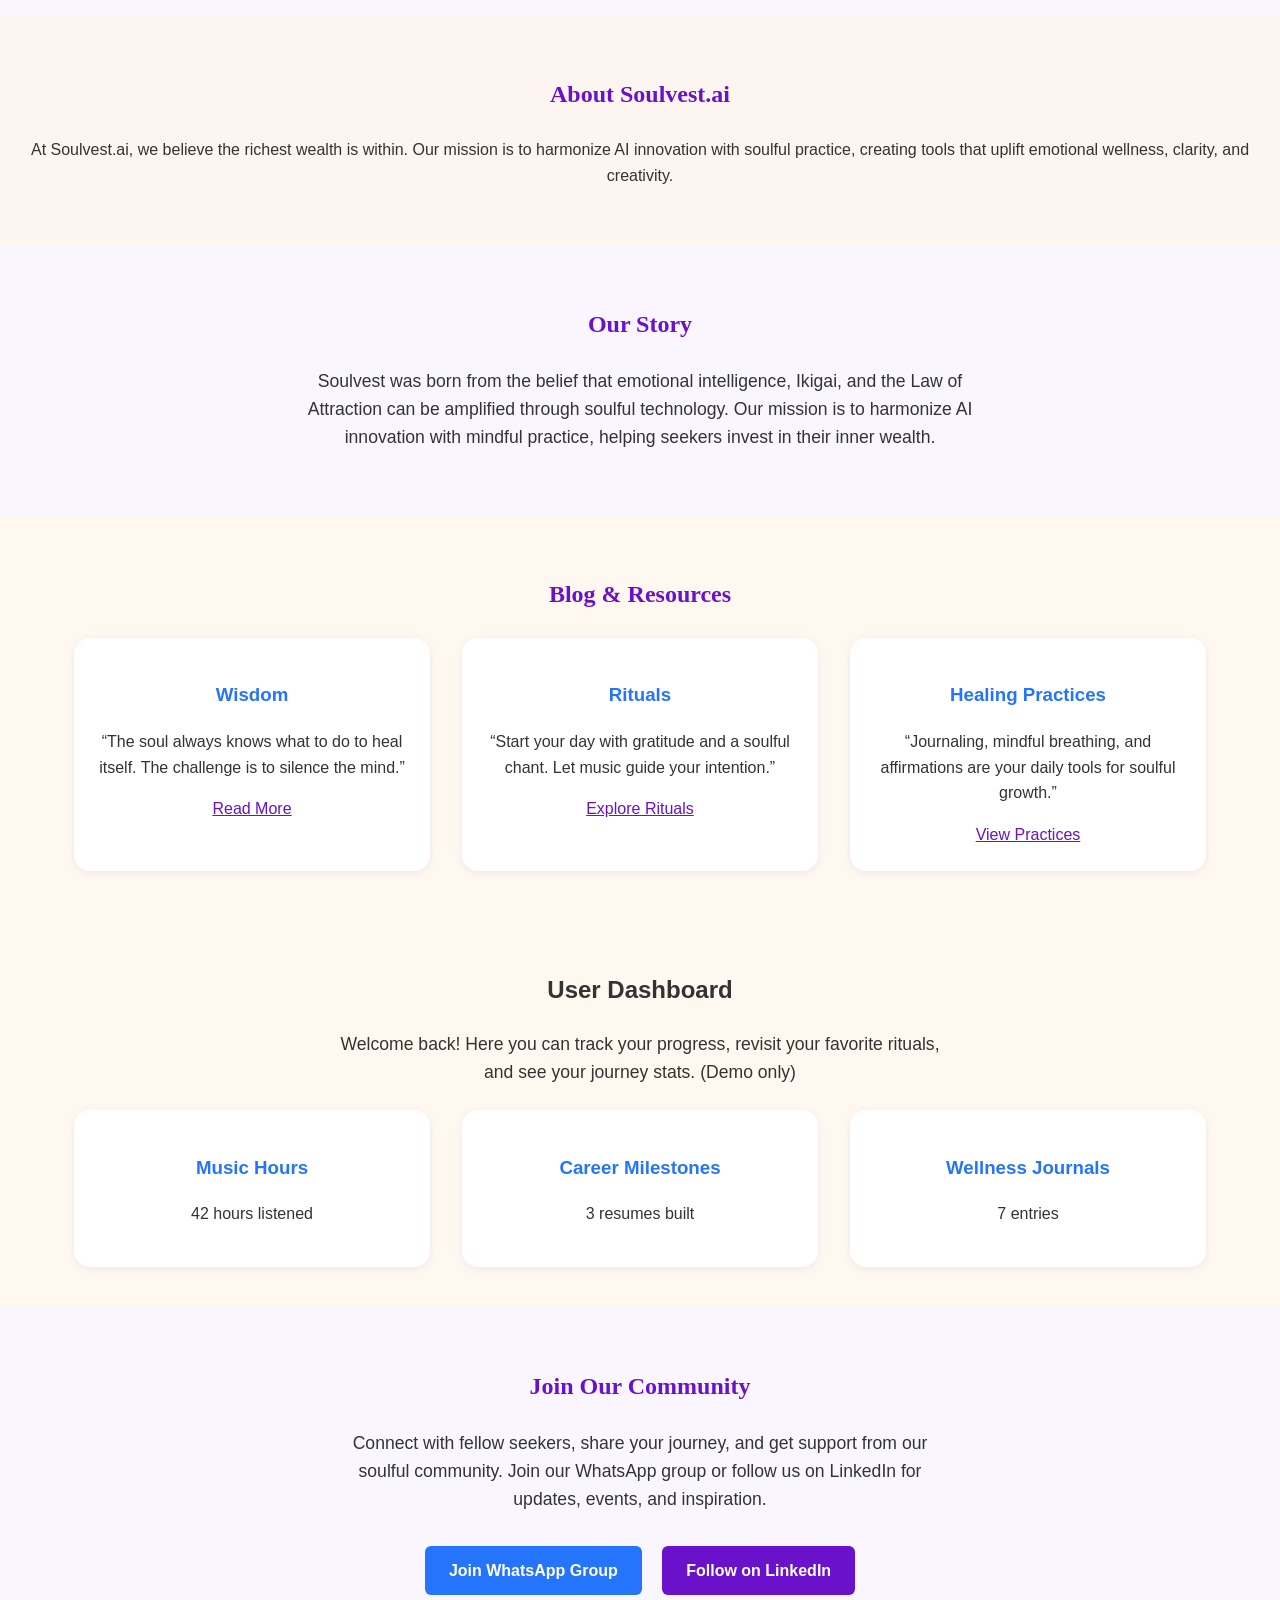
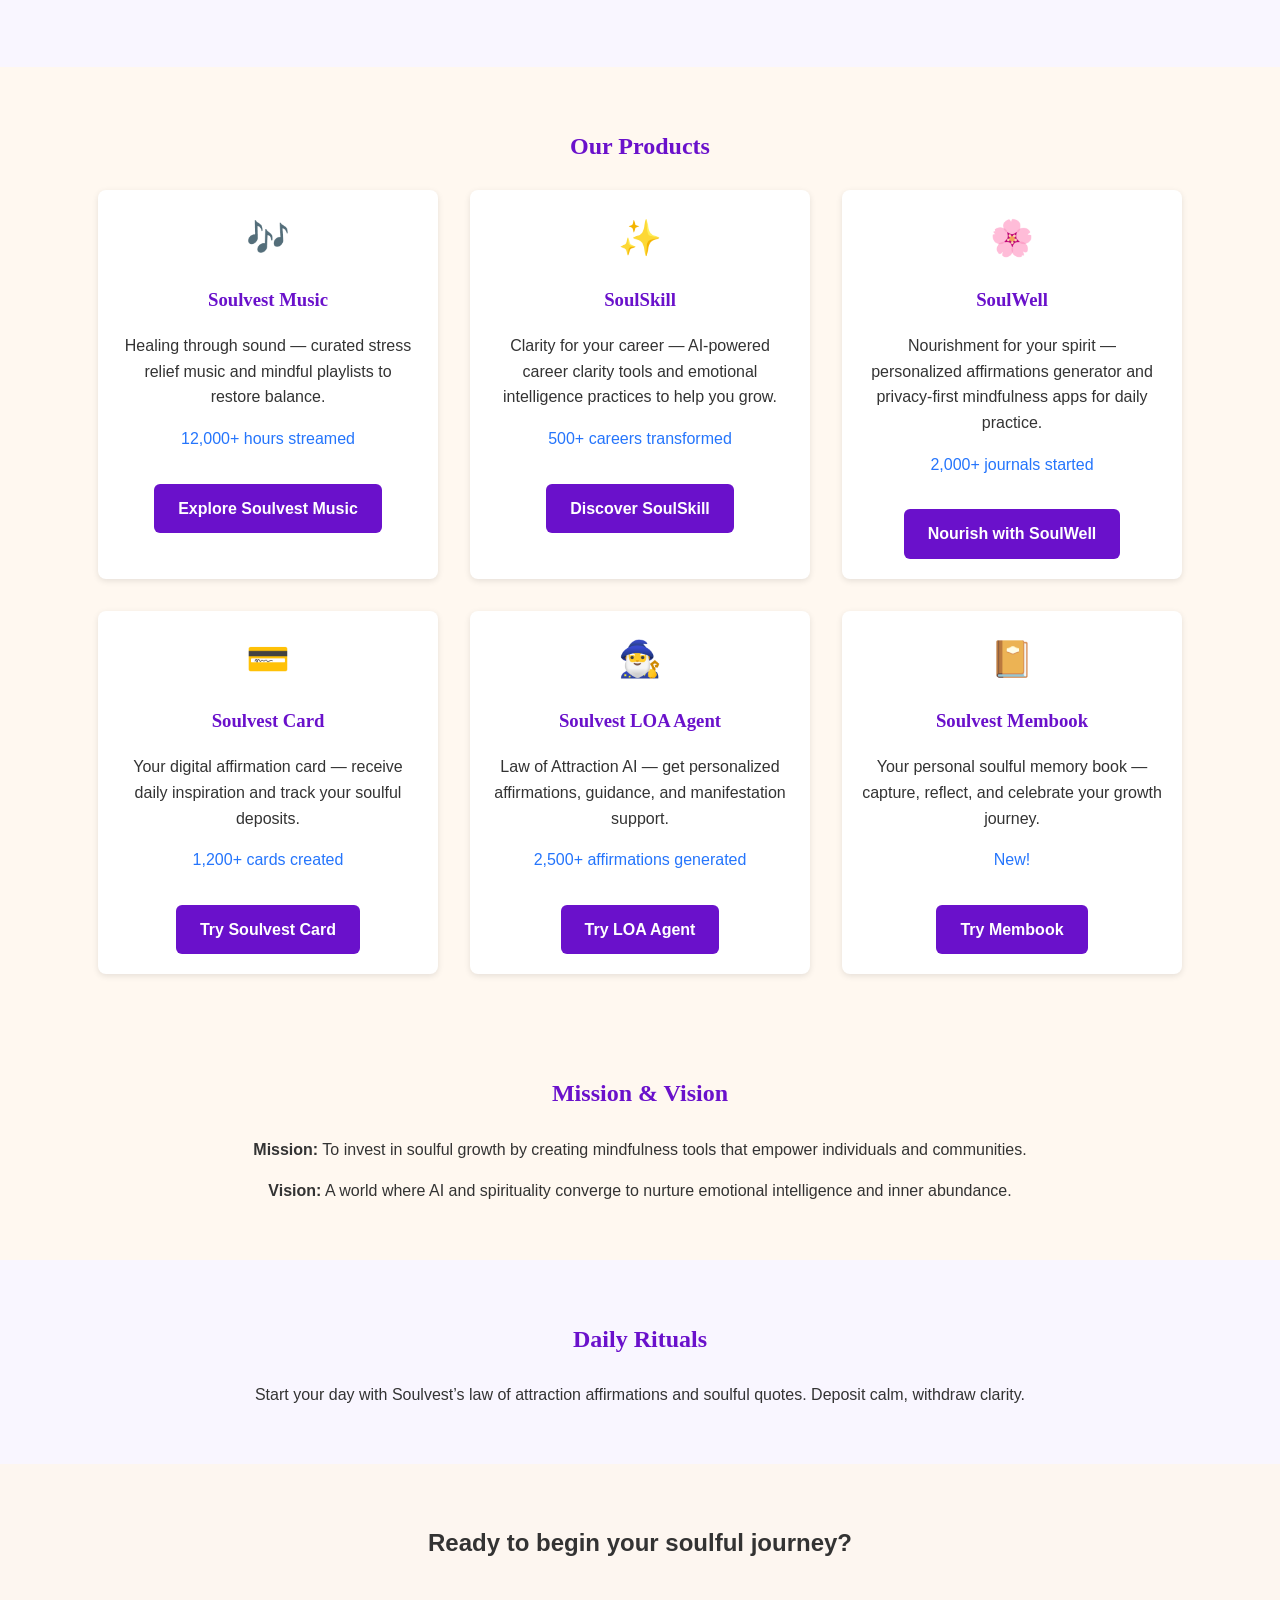
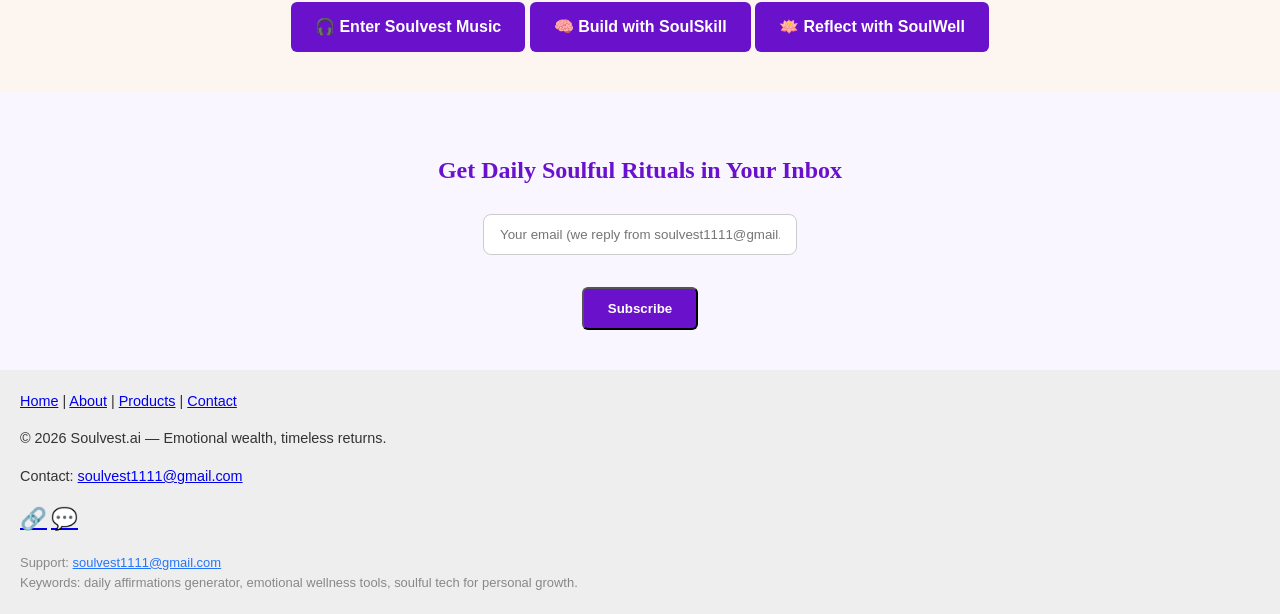
==== commit 4a8b7cb9: "Updated Navigation buttons" ====
--- a/index.html
+++ b/index.html
@@ -103,12 +103,12 @@
     </audio>
     <header>
       <nav>
-        <a href="#hero">Home</a>
-        <a href="#products">Products</a>
-        <a href="#about">About</a>
-        <a href="#resources">Blog</a>
-        <a href="#community">Community</a>
-        <a href="#footer">Contact</a>
+        <a href="#hero" class="cta-button" style="background:#6A11CB;color:#fff;">Home</a>
+        <a href="#products" class="cta-button" style="background:#6A11CB;color:#fff;">Products</a>
+        <a href="#about" class="cta-button" style="background:#6A11CB;color:#fff;">About</a>
+        <a href="#resources" class="cta-button" style="background:#6A11CB;color:#fff;">Blog</a>
+        <a href="#community" class="cta-button" style="background:#6A11CB;color:#fff;">Community</a>
+        <a href="#footer" class="cta-button" style="background:#6A11CB;color:#fff;">Contact</a>
       </nav>
       <script>
         // Dropdown nav
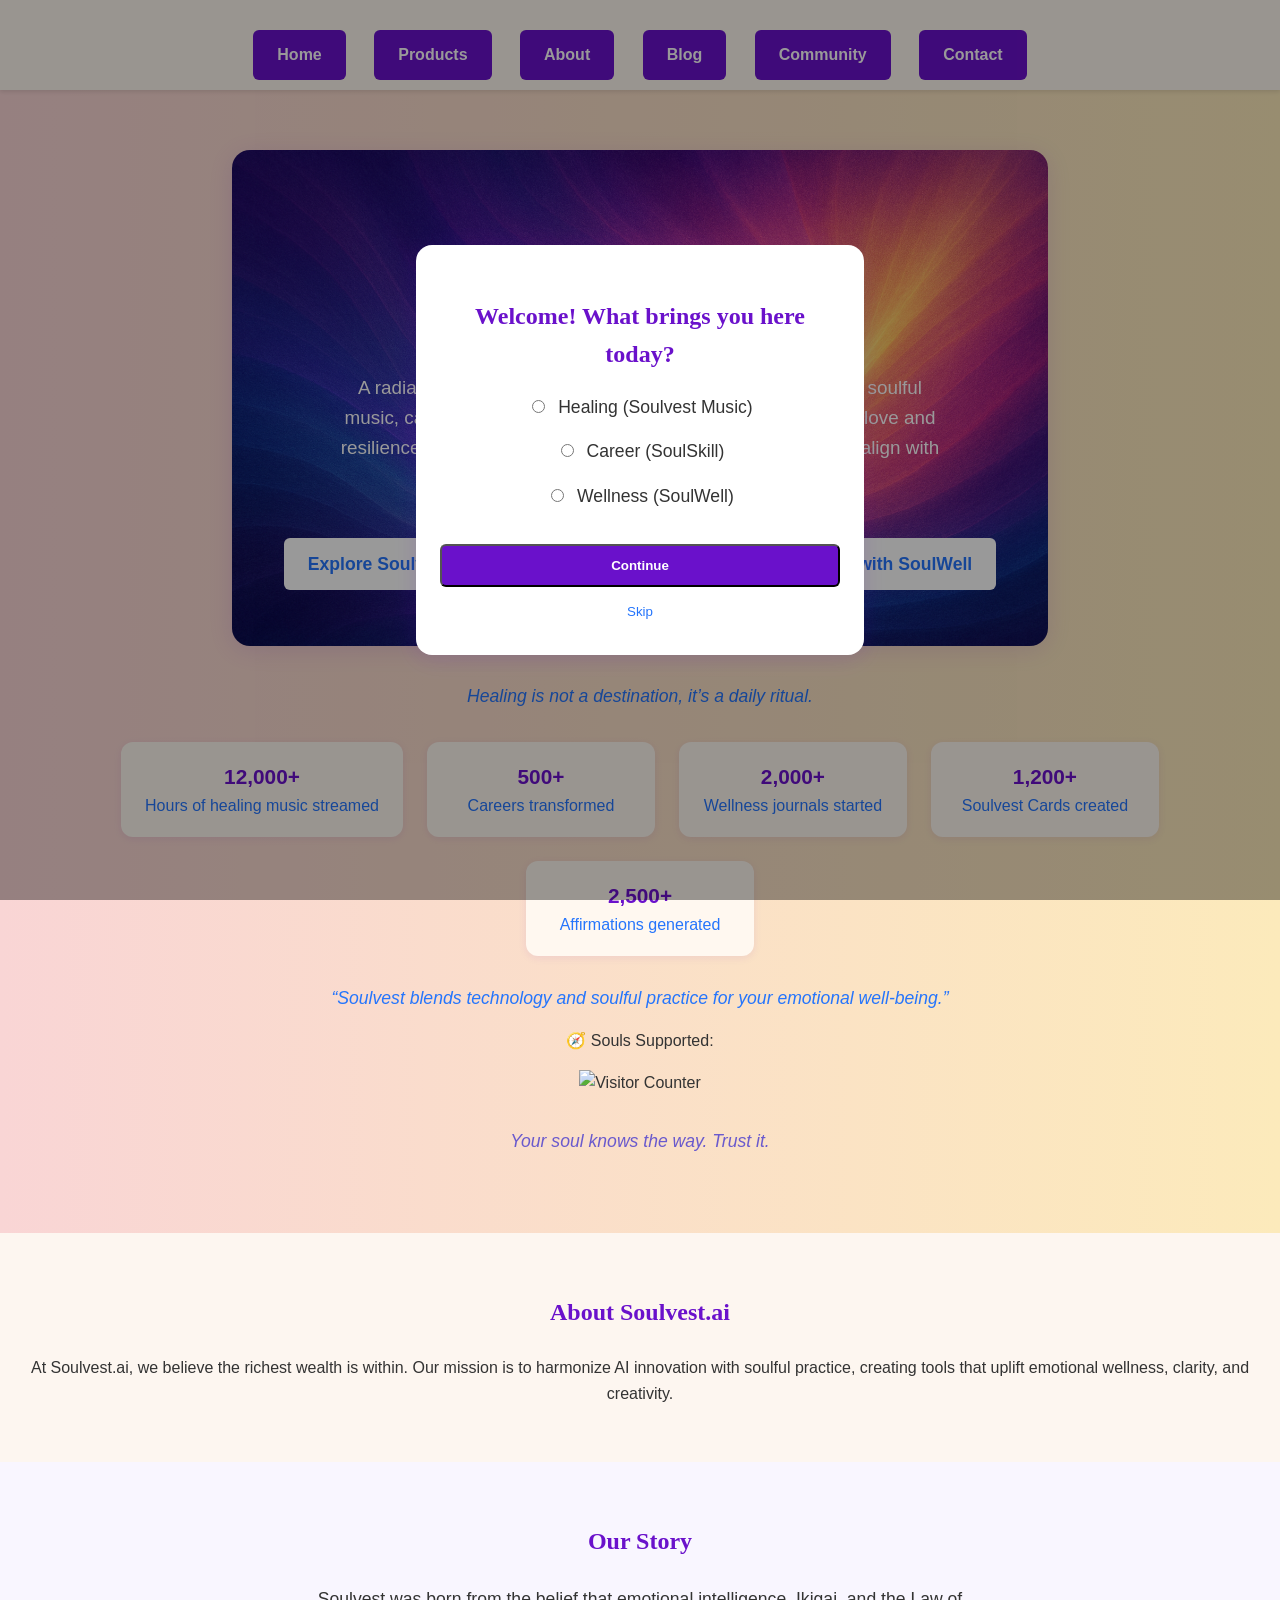
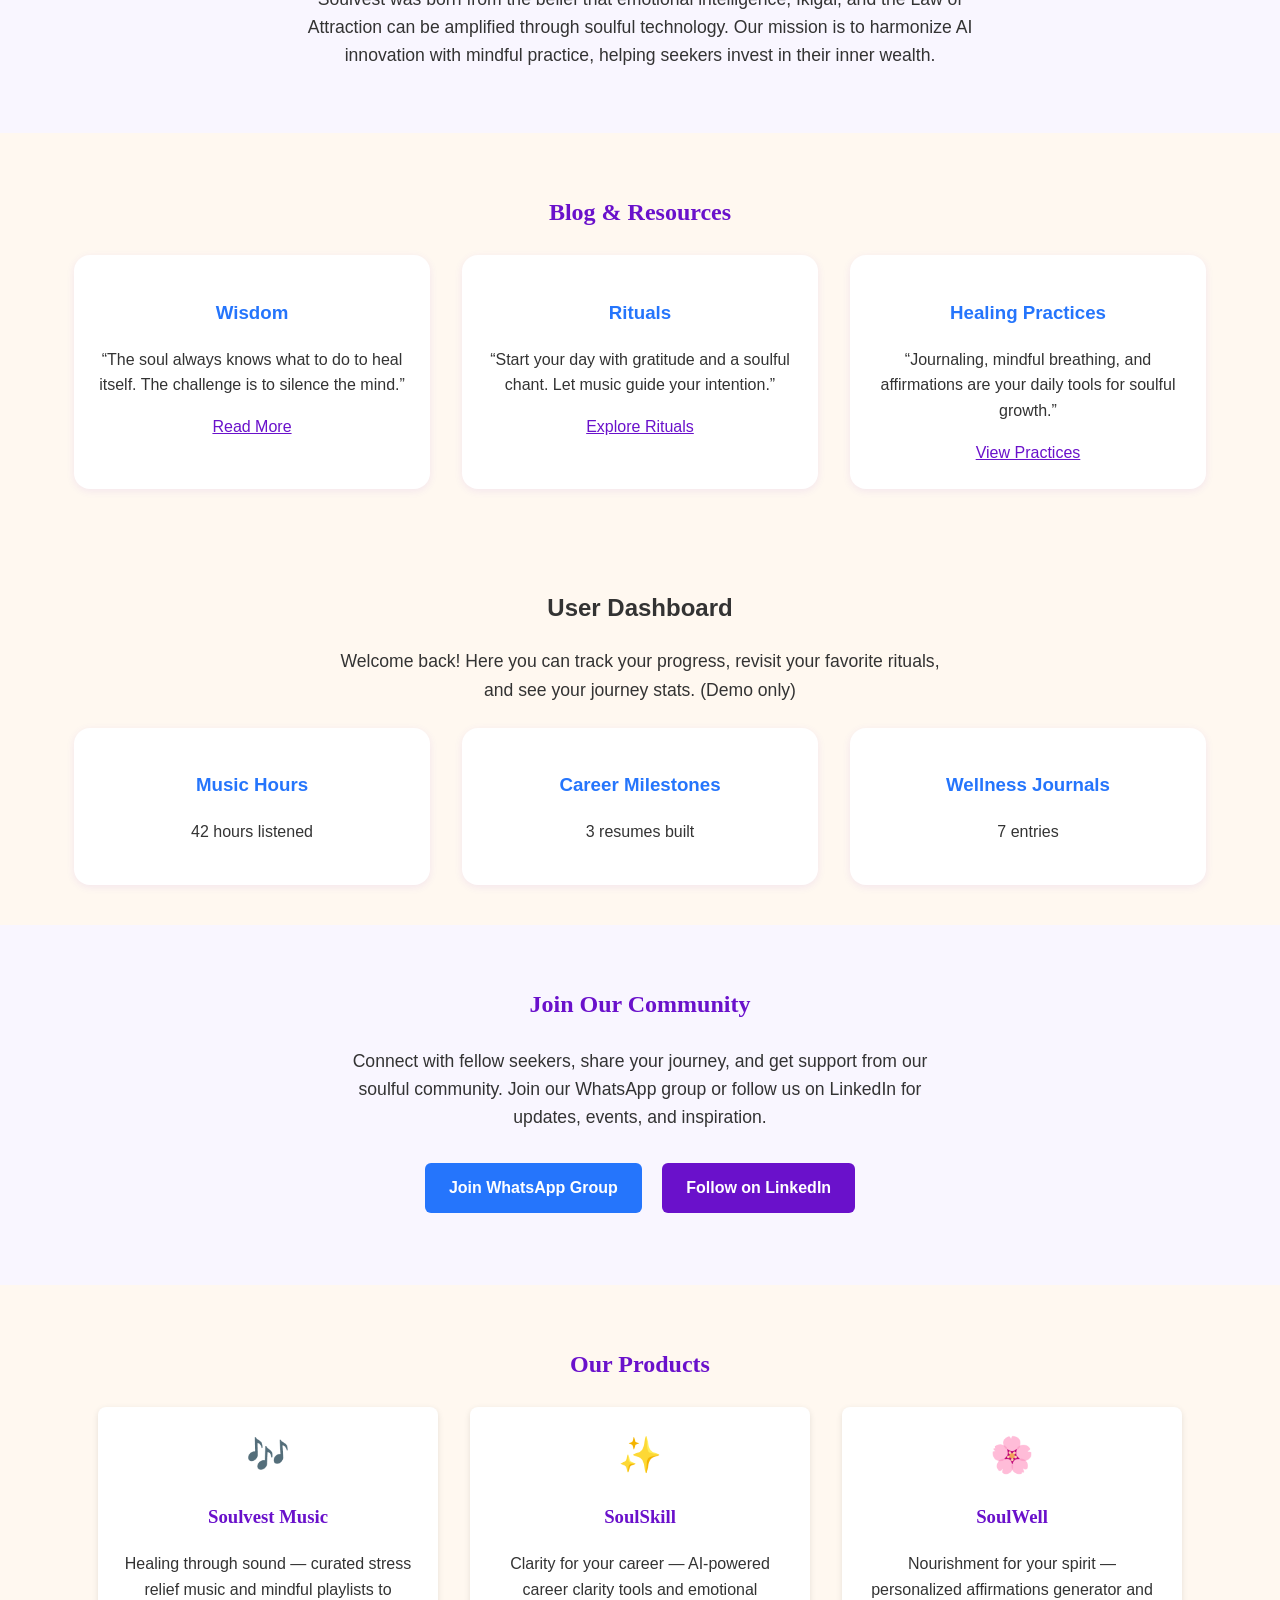
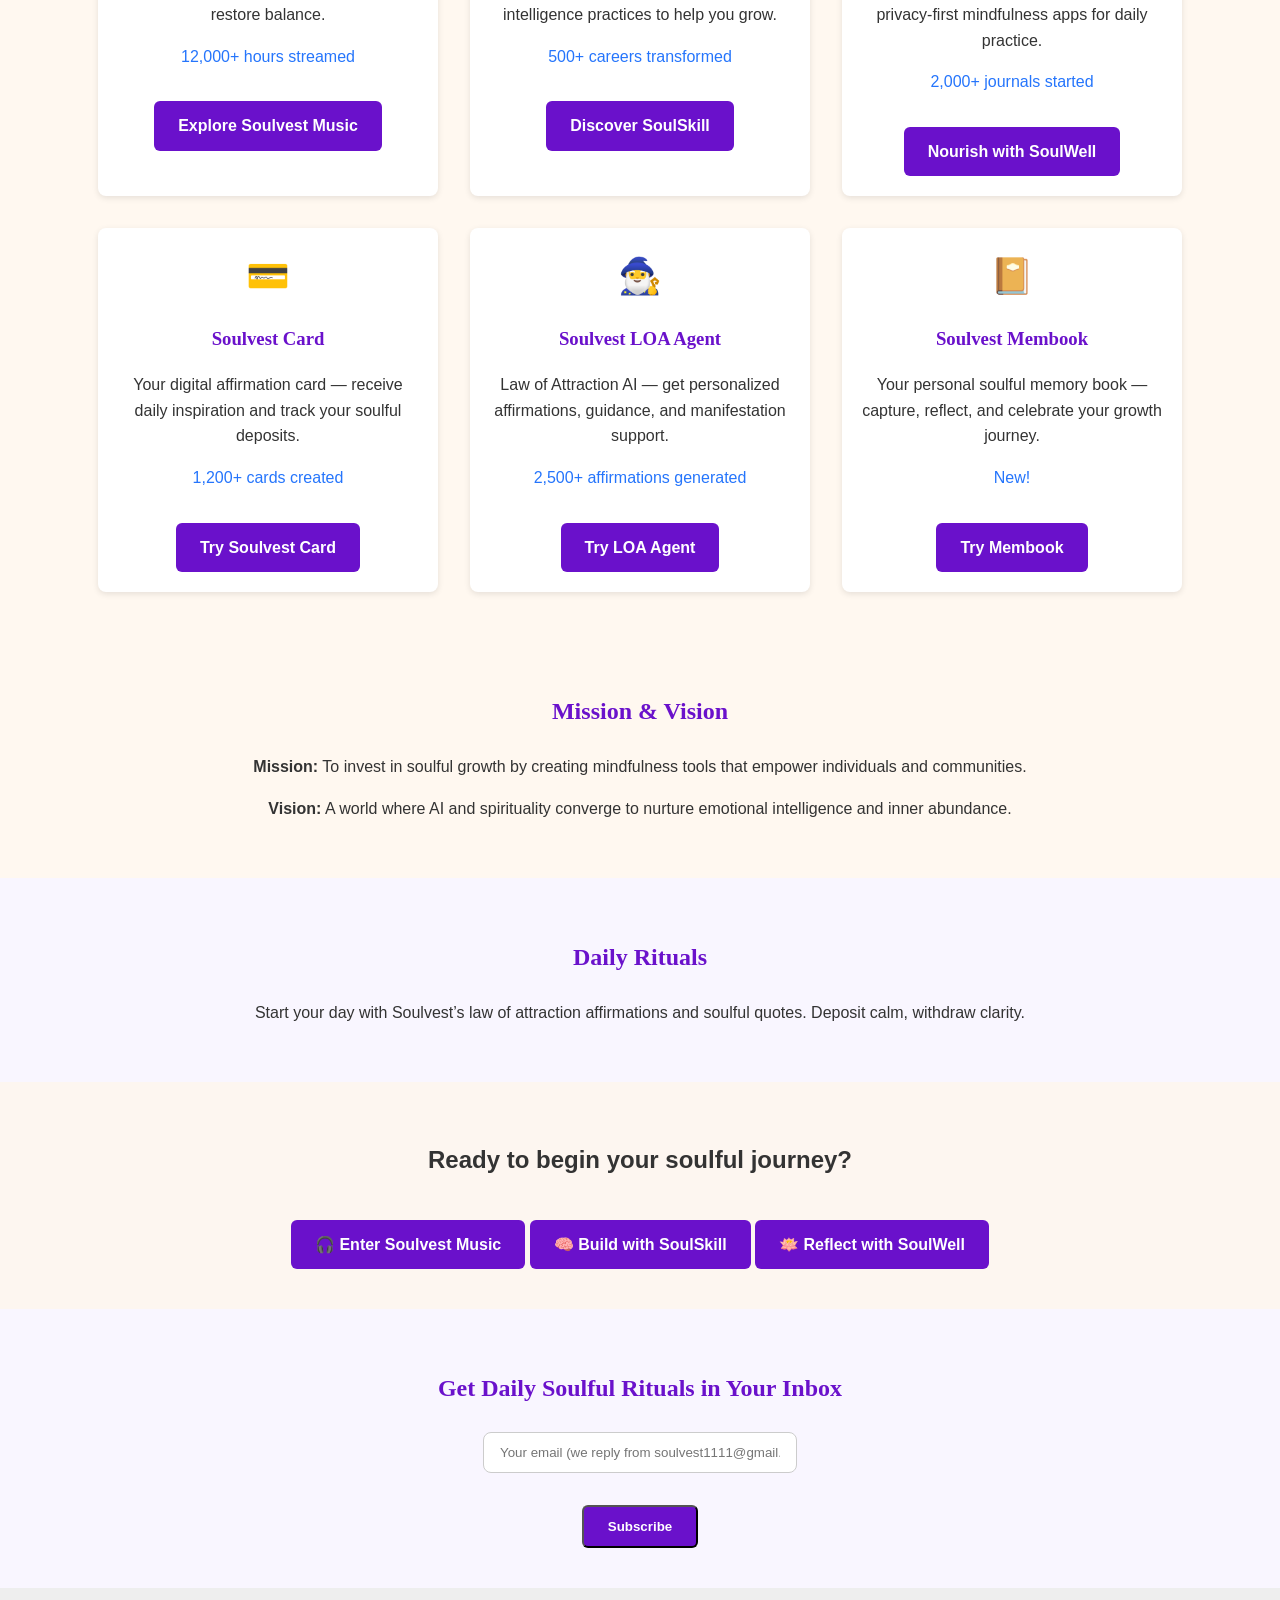
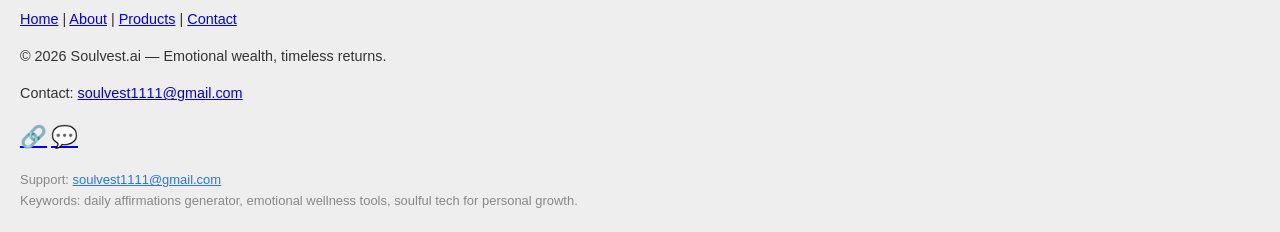
==== commit 1b907fc0: "UX cleanup changes" ====
--- a/index.html
+++ b/index.html
@@ -1,6 +1,8 @@
 <!DOCTYPE html>
 <html lang="en">
 <head>
+    <link rel="manifest" href="manifest.json" />
+    <meta name="theme-color" content="#6A11CB" />
   <meta charset="UTF-8" />
   <meta name="viewport" content="width=device-width, initial-scale=1.0" />
   <title>Soulvest.ai | Healing, Career, Wellness, Community</title>
@@ -77,6 +79,17 @@
   </script>
 </head>
   <body>
+    <script>
+      if ('serviceWorker' in navigator) {
+        window.addEventListener('load', function() {
+          navigator.serviceWorker.register('service-worker.js').then(function(registration) {
+            console.log('ServiceWorker registration successful with scope: ', registration.scope);
+          }, function(err) {
+            console.log('ServiceWorker registration failed: ', err);
+          });
+        });
+      }
+    </script>
     <!-- Personalization Quiz Modal (Enhanced) -->
     <div id="quiz-modal" style="display:none;position:fixed;top:0;left:0;width:100vw;height:100vh;background:rgba(0,0,0,0.4);z-index:10000;align-items:center;justify-content:center;">
       <div style="background:#fff;border-radius:16px;box-shadow:0 4px 24px rgba(106,17,203,0.12);padding:32px 24px;max-width:400px;margin:auto;text-align:center;">
@@ -167,26 +180,6 @@
     </div>
   </section>
 
-  <section id="testimonials" style="padding:40px 20px;text-align:center;background:#f9f6ff;">
-    <h2 style="font-family:'EB Garamond',serif;color:#6A11CB;margin-bottom:24px;">What Our Users Say</h2>
-    <div style="display:flex;flex-wrap:wrap;justify-content:center;gap:32px;">
-      <div style="background:#fff;border-radius:16px;box-shadow:0 2px 8px rgba(106,17,203,0.08);padding:24px 18px;max-width:320px;flex:1 1 280px;">
-        <img src="assets/user1.jpg" alt="Sarah" style="width:48px;height:48px;border-radius:50%;margin-bottom:12px;">
-        <blockquote style="font-style:italic;color:#2575fc;">“Soulvest Music helped me find peace after a stressful day. The chants are magical!”</blockquote>
-        <div style="margin-top:10px;font-weight:bold;color:#6A11CB;">Sarah, Chennai</div>
-      </div>
-      <div style="background:#fff;border-radius:16px;box-shadow:0 2px 8px rgba(106,17,203,0.08);padding:24px 18px;max-width:320px;flex:1 1 280px;">
-        <img src="assets/user2.jpg" alt="Arun" style="width:48px;height:48px;border-radius:50%;margin-bottom:12px;">
-        <blockquote style="font-style:italic;color:#2575fc;">“SoulSkill gave me clarity and confidence for my job search. Highly recommend!”</blockquote>
-        <div style="margin-top:10px;font-weight:bold;color:#6A11CB;">Arun, Bengaluru</div>
-      </div>
-      <div style="background:#fff;border-radius:16px;box-shadow:0 2px 8px rgba(106,17,203,0.08);padding:24px 18px;max-width:320px;flex:1 1 280px;">
-        <img src="assets/user3.jpg" alt="Priya" style="width:48px;height:48px;border-radius:50%;margin-bottom:12px;">
-        <blockquote style="font-style:italic;color:#2575fc;">“SoulWell’s journaling tools helped me reflect and grow. I feel more balanced every day.”</blockquote>
-        <div style="margin-top:10px;font-weight:bold;color:#6A11CB;">Priya, Mumbai</div>
-      </div>
-    </div>
-  </section>
 
   <section id="about">
     <h2 style="font-family:'EB Garamond',serif;color:#6A11CB;margin-bottom:24px;">About Soulvest.ai</h2>
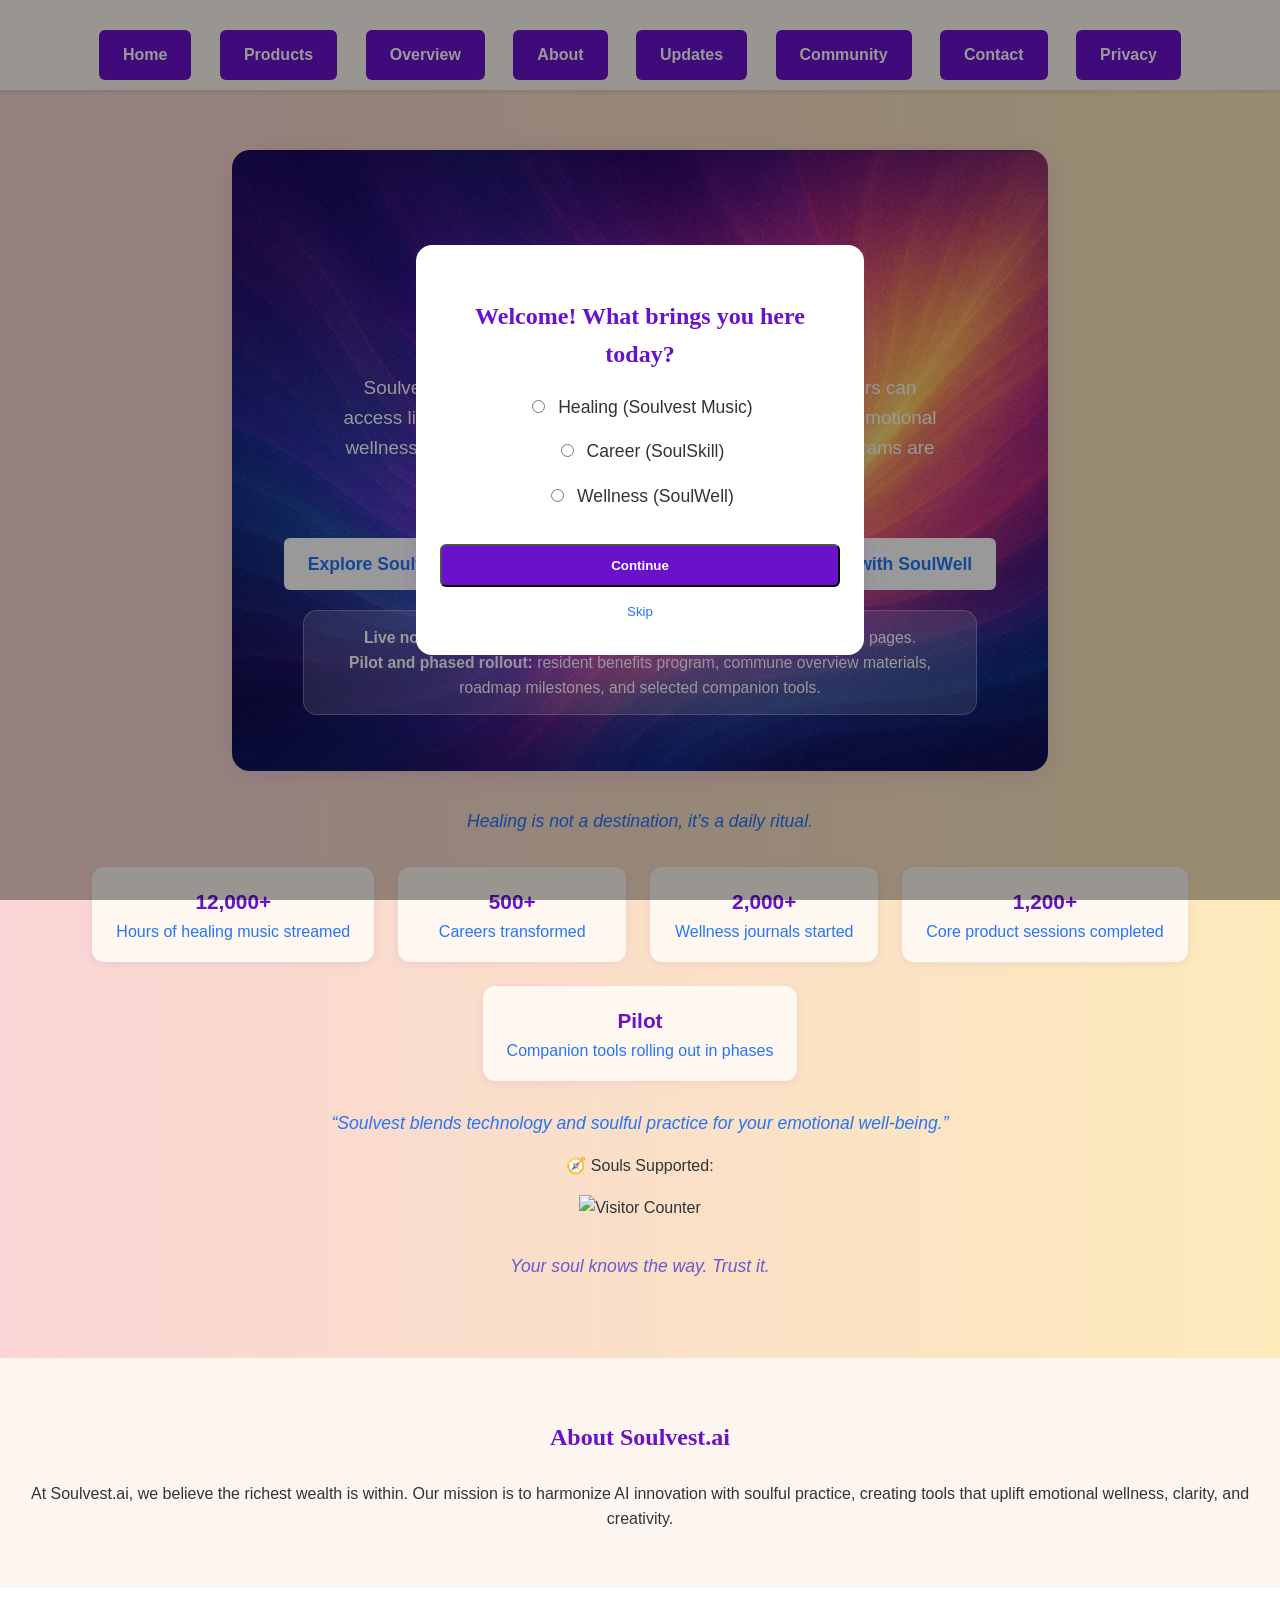
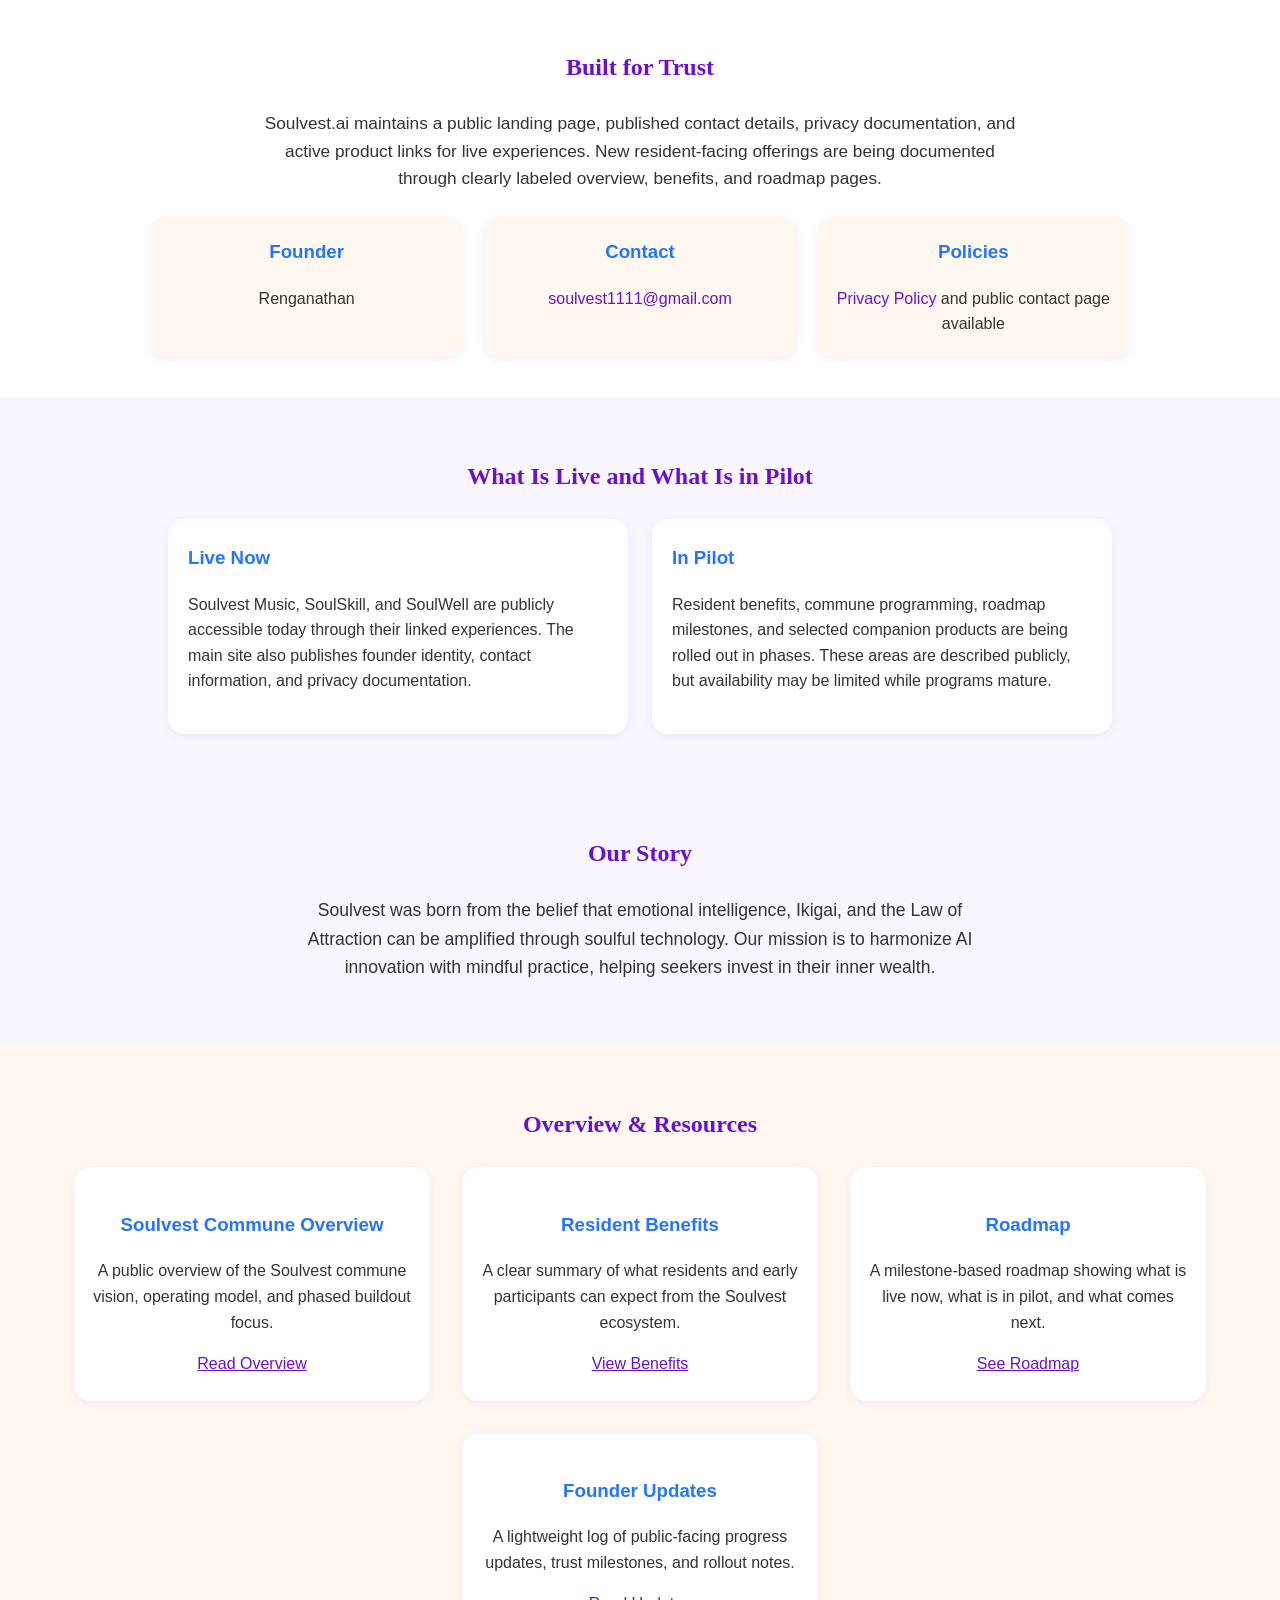
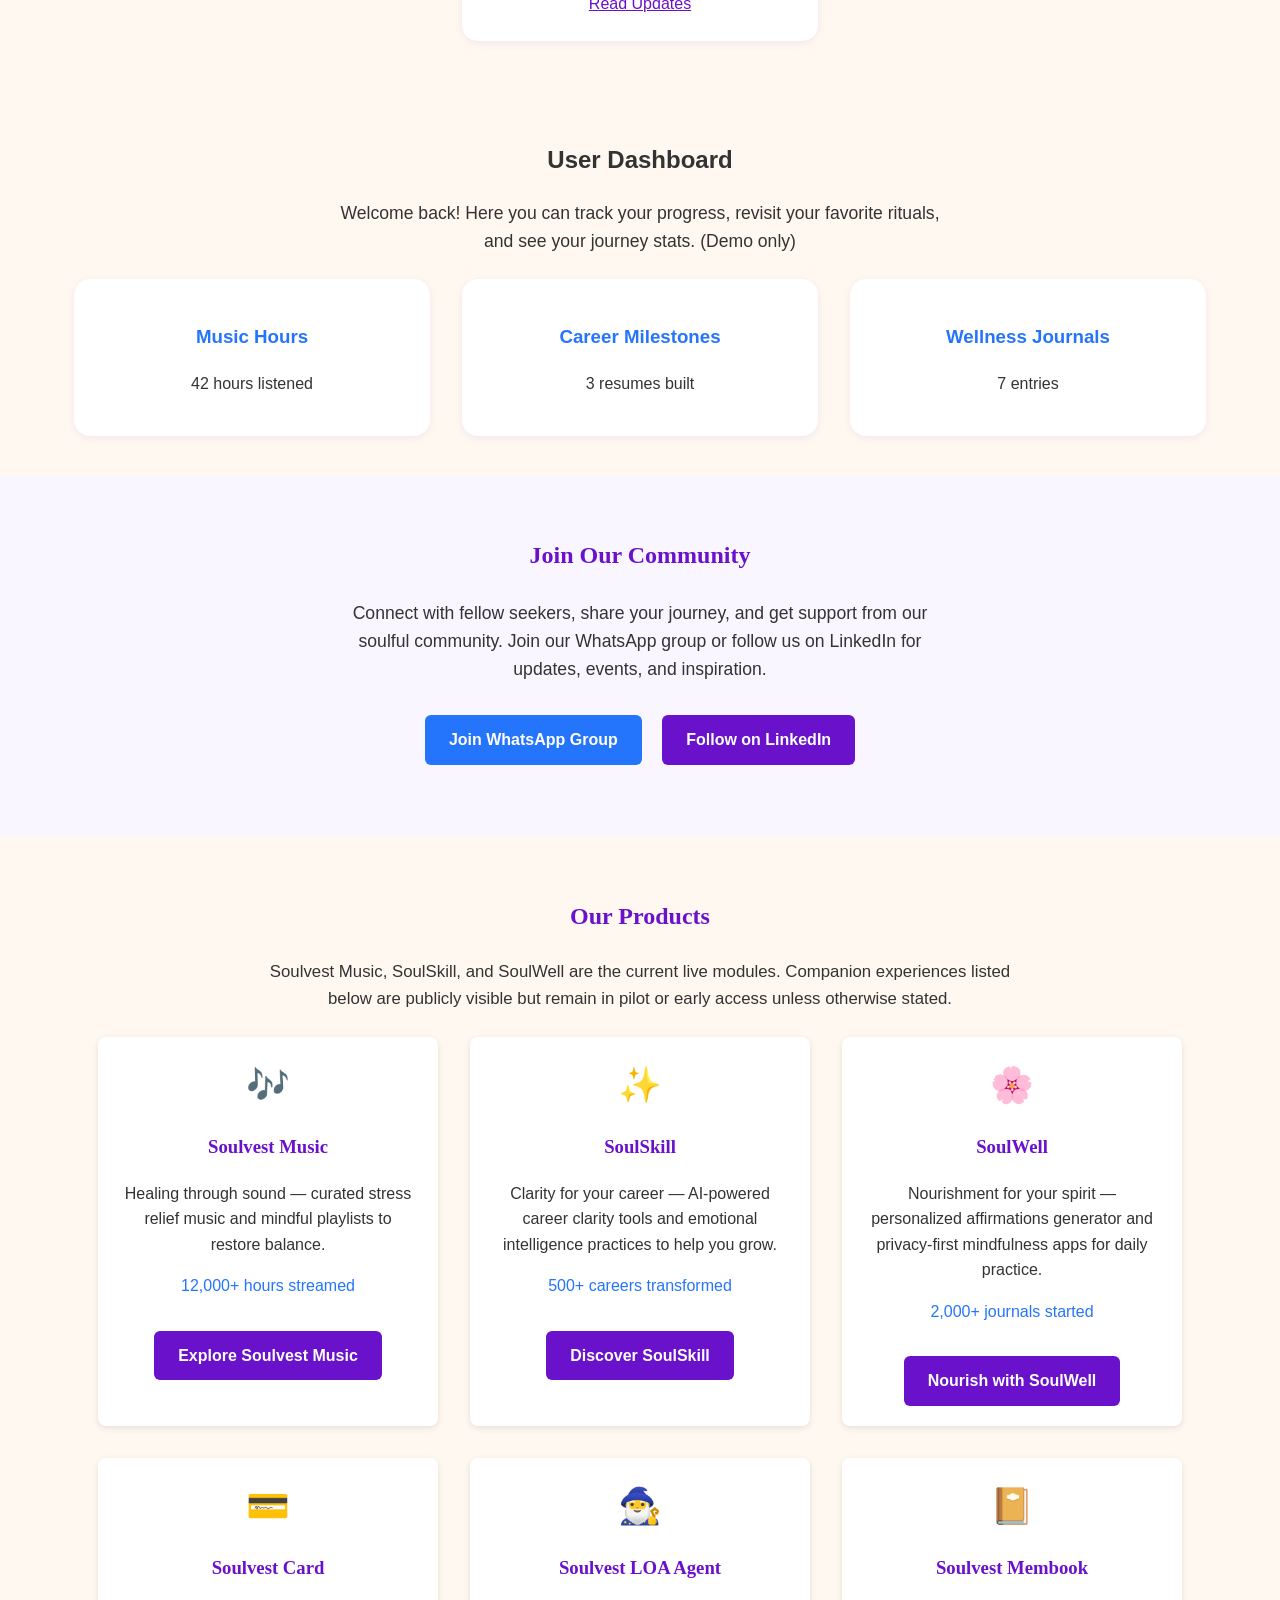
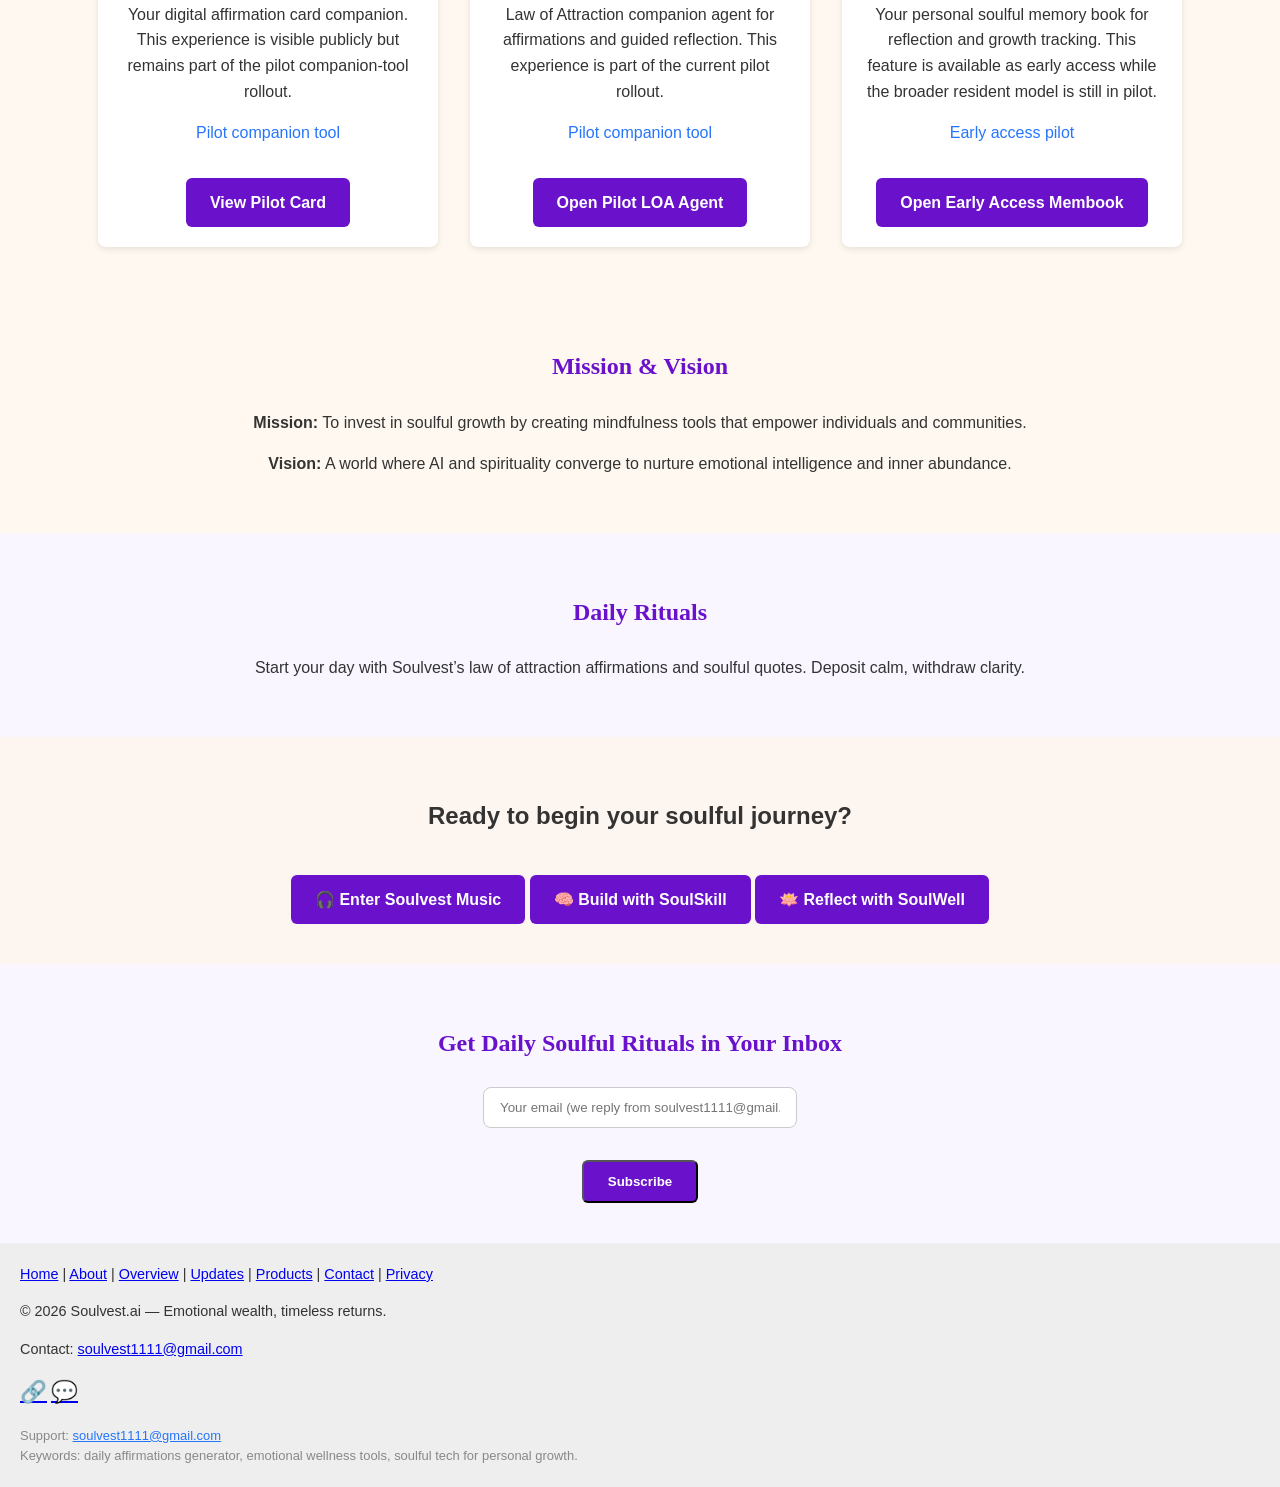
==== commit 9cb59b48: "Add trust pages and rollout documentation" ====
--- a/index.html
+++ b/index.html
@@ -2,6 +2,7 @@
 <html lang="en">
 <head>
     <link rel="manifest" href="manifest.json" />
+  <link rel="icon" type="image/png" sizes="192x192" href="assets/icon-192.png" />
     <meta name="theme-color" content="#6A11CB" />
   <meta charset="UTF-8" />
   <meta name="viewport" content="width=device-width, initial-scale=1.0" />
@@ -19,14 +20,54 @@
   <script type="application/ld+json">
     {
       "@context": "https://schema.org",
-      "@type": "WebSite",
-      "name": "Soulvest.ai",
-      "url": "https://soulvest.ai/",
-      "description": "Soulvest.ai blends healing music, career clarity, and emotional wellness. Join our soulful community for transformation, support, and growth.",
-      "creator": {
-        "@type": "Person",
-        "name": "Renganathan"
-      }
+      "@graph": [
+        {
+          "@type": "WebSite",
+          "name": "Soulvest.ai",
+          "url": "https://soulvest.ai/",
+          "description": "Soulvest.ai blends healing music, career clarity, and emotional wellness. Join our soulful community for transformation, support, and growth."
+        },
+        {
+          "@type": "Organization",
+          "name": "Soulvest.ai",
+          "url": "https://soulvest.ai/",
+          "email": "mailto:soulvest1111@gmail.com",
+          "founder": {
+            "@type": "Person",
+            "name": "Renganathan"
+          },
+          "contactPoint": {
+            "@type": "ContactPoint",
+            "contactType": "customer support",
+            "email": "soulvest1111@gmail.com",
+            "availableLanguage": "English"
+          }
+        }
+      ]
+    }
+  </script>
+  <script type="application/ld+json">
+    {
+      "@context": "https://schema.org",
+      "@type": "FAQPage",
+      "mainEntity": [
+        {
+          "@type": "Question",
+          "name": "What is Soulvest.ai?",
+          "acceptedAnswer": {
+            "@type": "Answer",
+            "text": "Soulvest.ai is a wellness-focused platform connecting people to healing music, career clarity tools, and emotional wellness experiences."
+          }
+        },
+        {
+          "@type": "Question",
+          "name": "How can I contact Soulvest.ai?",
+          "acceptedAnswer": {
+            "@type": "Answer",
+            "text": "You can contact Soulvest.ai at soulvest1111@gmail.com through the contact details published on the website."
+          }
+        }
+      ]
     }
   </script>
 
@@ -118,10 +159,12 @@
       <nav>
         <a href="#hero" class="cta-button" style="background:#6A11CB;color:#fff;">Home</a>
         <a href="#products" class="cta-button" style="background:#6A11CB;color:#fff;">Products</a>
-        <a href="#about" class="cta-button" style="background:#6A11CB;color:#fff;">About</a>
-        <a href="#resources" class="cta-button" style="background:#6A11CB;color:#fff;">Blog</a>
+        <a href="commune-overview.html" class="cta-button" style="background:#6A11CB;color:#fff;">Overview</a>
+        <a href="about.html" class="cta-button" style="background:#6A11CB;color:#fff;">About</a>
+        <a href="founder-updates.html" class="cta-button" style="background:#6A11CB;color:#fff;">Updates</a>
         <a href="#community" class="cta-button" style="background:#6A11CB;color:#fff;">Community</a>
-        <a href="#footer" class="cta-button" style="background:#6A11CB;color:#fff;">Contact</a>
+        <a href="contact.html" class="cta-button" style="background:#6A11CB;color:#fff;">Contact</a>
+        <a href="privacy.html" class="cta-button" style="background:#6A11CB;color:#fff;">Privacy</a>
       </nav>
       <script>
         // Dropdown nav
@@ -136,11 +179,15 @@
     <div class="welcome-banner" style="background: url('assets/hero-bg.jpg') center/cover; color: #fff; border-radius: 18px; padding: 56px 28px; max-width: 760px; margin: 0 auto 36px auto; box-shadow: 0 4px 24px rgba(106,17,203,0.12);">
       <h1 style="font-family:'EB Garamond',serif;font-size:2.7em;margin-bottom:0.3em;">Welcome to Soulvest</h1>
       <div style="font-size:1.2em;color:#fff;margin-bottom:0.7em;font-weight:bold;">Invest in your inner wealth</div>
-      <p style="font-size:1.18em;margin-bottom:1em;max-width:600px;margin-left:auto;margin-right:auto;">A radiant digital sanctuary designed to uplift seekers through soulful music, career clarity, and emotional wellness rituals. Built with love and resilience, Soulvest integrates three core modules to help you align with your purpose and practice emotional intelligence:</p>
+      <p style="font-size:1.18em;margin-bottom:1em;max-width:600px;margin-left:auto;margin-right:auto;">Soulvest.ai is a public-facing wellness platform. Today, visitors can access live experiences for healing music, career clarity, and emotional wellness. Additional resident-facing tools and community programs are being expanded in pilot phases.</p>
       <div style="margin-top:24px;display:flex;flex-wrap:wrap;gap:16px;justify-content:center;">
         <a href="https://soulvest-music.streamlit.app" class="cta-button" style="background:#fff;color:#2575fc;font-size:1.1em;">Explore Soulvest Music</a>
         <a href="https://soulvest-skill.streamlit.app" class="cta-button" style="background:#fff;color:#2575fc;font-size:1.1em;">Discover SoulSkill</a>
         <a href="https://soulvest-well.streamlit.app" class="cta-button" style="background:#fff;color:#2575fc;font-size:1.1em;">Nourish with SoulWell</a>
+      </div>
+      <div style="margin-top:20px;font-size:0.98em;background:rgba(255,255,255,0.16);border:1px solid rgba(255,255,255,0.28);border-radius:14px;padding:14px 16px;max-width:640px;margin-left:auto;margin-right:auto;">
+        <strong>Live now:</strong> Soulvest Music, SoulSkill, SoulWell, public contact and policy pages.<br>
+        <strong>Pilot and phased rollout:</strong> resident benefits program, commune overview materials, roadmap milestones, and selected companion tools.
       </div>
     </div>
       <div class="welcome-message">
@@ -161,11 +208,11 @@
         </div>
         <div style="background:#fff8f0;border-radius:12px;box-shadow:0 2px 8px rgba(106,17,203,0.08);padding:18px 24px;min-width:180px;">
           <div style="font-size:1.3em;color:#6A11CB;font-weight:bold;">1,200+</div>
-          <div style="color:#2575fc;">Soulvest Cards created</div>
+          <div style="color:#2575fc;">Core product sessions completed</div>
         </div>
         <div style="background:#fff8f0;border-radius:12px;box-shadow:0 2px 8px rgba(106,17,203,0.08);padding:18px 24px;min-width:180px;">
-          <div style="font-size:1.3em;color:#6A11CB;font-weight:bold;">2,500+</div>
-          <div style="color:#2575fc;">Affirmations generated</div>
+          <div style="font-size:1.3em;color:#6A11CB;font-weight:bold;">Pilot</div>
+          <div style="color:#2575fc;">Companion tools rolling out in phases</div>
         </div>
       </div>
       <div class="hero-micro-message" style="margin-top:28px;font-size:1.1em;color:#2575fc;font-style:italic;">
@@ -186,28 +233,66 @@
     <p>At Soulvest.ai, we believe the richest wealth is within. Our mission is to harmonize AI innovation with soulful practice, creating tools that uplift emotional wellness, clarity, and creativity.</p>
   </section>
 
+  <section id="trust" style="padding:40px 20px;text-align:center;background:#ffffff;">
+    <h2 style="font-family:'EB Garamond',serif;color:#6A11CB;margin-bottom:24px;">Built for Trust</h2>
+    <p style="max-width:760px;margin:0 auto 24px auto;font-size:1.08em;">Soulvest.ai maintains a public landing page, published contact details, privacy documentation, and active product links for live experiences. New resident-facing offerings are being documented through clearly labeled overview, benefits, and roadmap pages.</p>
+    <div style="display:flex;flex-wrap:wrap;justify-content:center;gap:20px;max-width:980px;margin:0 auto;">
+      <div style="background:#fff8f0;border-radius:16px;box-shadow:0 2px 8px rgba(106,17,203,0.08);padding:20px;max-width:280px;flex:1 1 240px;">
+        <h3 style="color:#2575fc;margin-top:0;">Founder</h3>
+        <p style="margin-bottom:0;">Renganathan</p>
+      </div>
+      <div style="background:#fff8f0;border-radius:16px;box-shadow:0 2px 8px rgba(106,17,203,0.08);padding:20px;max-width:280px;flex:1 1 240px;">
+        <h3 style="color:#2575fc;margin-top:0;">Contact</h3>
+        <p style="margin-bottom:0;"><a href="mailto:soulvest1111@gmail.com" style="color:#6A11CB;text-decoration:none;">soulvest1111@gmail.com</a></p>
+      </div>
+      <div style="background:#fff8f0;border-radius:16px;box-shadow:0 2px 8px rgba(106,17,203,0.08);padding:20px;max-width:280px;flex:1 1 240px;">
+        <h3 style="color:#2575fc;margin-top:0;">Policies</h3>
+        <p style="margin-bottom:0;"><a href="privacy.html" style="color:#6A11CB;text-decoration:none;">Privacy Policy</a> and public contact page available</p>
+      </div>
+    </div>
+  </section>
+
+  <section id="status" style="padding:40px 20px;text-align:center;background:#f9f6ff;">
+    <h2 style="font-family:'EB Garamond',serif;color:#6A11CB;margin-bottom:24px;">What Is Live and What Is in Pilot</h2>
+    <div style="display:flex;flex-wrap:wrap;justify-content:center;gap:24px;max-width:980px;margin:0 auto;align-items:stretch;">
+      <div style="background:#fff;border-radius:16px;box-shadow:0 2px 8px rgba(106,17,203,0.08);padding:24px 20px;max-width:420px;flex:1 1 320px;text-align:left;">
+        <h3 style="color:#2575fc;margin-top:0;">Live Now</h3>
+        <p>Soulvest Music, SoulSkill, and SoulWell are publicly accessible today through their linked experiences. The main site also publishes founder identity, contact information, and privacy documentation.</p>
+      </div>
+      <div style="background:#fff;border-radius:16px;box-shadow:0 2px 8px rgba(106,17,203,0.08);padding:24px 20px;max-width:420px;flex:1 1 320px;text-align:left;">
+        <h3 style="color:#2575fc;margin-top:0;">In Pilot</h3>
+        <p>Resident benefits, commune programming, roadmap milestones, and selected companion products are being rolled out in phases. These areas are described publicly, but availability may be limited while programs mature.</p>
+      </div>
+    </div>
+  </section>
+
   <section id="story" style="padding:40px 20px;text-align:center;background:#f9f6ff;">
     <h2 style="font-family:'EB Garamond',serif;color:#6A11CB;margin-bottom:24px;">Our Story</h2>
     <p style="max-width:700px;margin:0 auto 24px auto;font-size:1.1em;">Soulvest was born from the belief that emotional intelligence, Ikigai, and the Law of Attraction can be amplified through soulful technology. Our mission is to harmonize AI innovation with mindful practice, helping seekers invest in their inner wealth.</p>
   </section>
 
   <section id="resources" style="padding:40px 20px;text-align:center;background:#fff8f0;">
-    <h2 style="font-family:'EB Garamond',serif;color:#6A11CB;margin-bottom:24px;">Blog & Resources</h2>
+    <h2 style="font-family:'EB Garamond',serif;color:#6A11CB;margin-bottom:24px;">Overview & Resources</h2>
     <div style="display:flex;flex-wrap:wrap;justify-content:center;gap:32px;">
       <div style="background:#fff;border-radius:16px;box-shadow:0 2px 8px rgba(106,17,203,0.08);padding:24px 18px;max-width:320px;flex:1 1 280px;">
-        <h3 style="color:#2575fc;">Wisdom</h3>
-        <p>“The soul always knows what to do to heal itself. The challenge is to silence the mind.”</p>
-        <a href="#" style="color:#6A11CB;text-decoration:underline;">Read More</a>
-      </div>
-      <div style="background:#fff;border-radius:16px;box-shadow:0 2px 8px rgba(106,17,203,0.08);padding:24px 18px;max-width:320px;flex:1 1 280px;">
-        <h3 style="color:#2575fc;">Rituals</h3>
-        <p>“Start your day with gratitude and a soulful chant. Let music guide your intention.”</p>
-        <a href="#" style="color:#6A11CB;text-decoration:underline;">Explore Rituals</a>
-      </div>
-      <div style="background:#fff;border-radius:16px;box-shadow:0 2px 8px rgba(106,17,203,0.08);padding:24px 18px;max-width:320px;flex:1 1 280px;">
-        <h3 style="color:#2575fc;">Healing Practices</h3>
-        <p>“Journaling, mindful breathing, and affirmations are your daily tools for soulful growth.”</p>
-        <a href="#" style="color:#6A11CB;text-decoration:underline;">View Practices</a>
+        <h3 style="color:#2575fc;">Soulvest Commune Overview</h3>
+        <p>A public overview of the Soulvest commune vision, operating model, and phased buildout focus.</p>
+        <a href="commune-overview.html" style="color:#6A11CB;text-decoration:underline;">Read Overview</a>
+      </div>
+      <div style="background:#fff;border-radius:16px;box-shadow:0 2px 8px rgba(106,17,203,0.08);padding:24px 18px;max-width:320px;flex:1 1 280px;">
+        <h3 style="color:#2575fc;">Resident Benefits</h3>
+        <p>A clear summary of what residents and early participants can expect from the Soulvest ecosystem.</p>
+        <a href="resident-benefits.html" style="color:#6A11CB;text-decoration:underline;">View Benefits</a>
+      </div>
+      <div style="background:#fff;border-radius:16px;box-shadow:0 2px 8px rgba(106,17,203,0.08);padding:24px 18px;max-width:320px;flex:1 1 280px;">
+        <h3 style="color:#2575fc;">Roadmap</h3>
+        <p>A milestone-based roadmap showing what is live now, what is in pilot, and what comes next.</p>
+        <a href="roadmap.html" style="color:#6A11CB;text-decoration:underline;">See Roadmap</a>
+      </div>
+      <div style="background:#fff;border-radius:16px;box-shadow:0 2px 8px rgba(106,17,203,0.08);padding:24px 18px;max-width:320px;flex:1 1 280px;">
+        <h3 style="color:#2575fc;">Founder Updates</h3>
+        <p>A lightweight log of public-facing progress updates, trust milestones, and rollout notes.</p>
+        <a href="founder-updates.html" style="color:#6A11CB;text-decoration:underline;">Read Updates</a>
       </div>
     </div>
   </section>
@@ -244,6 +329,7 @@
 
   <section id="products" style="padding:40px 20px;text-align:center;background:#fff8f0;">
     <h2 style="font-family:'EB Garamond',serif;color:#6A11CB;margin-bottom:24px;">Our Products</h2>
+    <p style="max-width:760px;margin:0 auto 24px auto;font-size:1.05em;">Soulvest Music, SoulSkill, and SoulWell are the current live modules. Companion experiences listed below are publicly visible but remain in pilot or early access unless otherwise stated.</p>
     <div style="display:flex;flex-wrap:wrap;justify-content:center;gap:32px;">
       <div class="module" style="transition:box-shadow 0.3s,transform 0.2s;">
       <div style="font-size:2.2em;margin-bottom:8px;">🎶</div>
@@ -269,23 +355,23 @@
     <div class="module" style="transition:box-shadow 0.3s,transform 0.2s;">
       <div style="font-size:2.2em;margin-bottom:8px;">💳</div>
       <h3 style="font-family:'EB Garamond',serif;color:#6A11CB;">Soulvest Card</h3>
-      <p>Your digital affirmation card — receive daily inspiration and track your soulful deposits.</p>
-      <div class="module-metrics" style="margin:12px 0;color:#2575fc;font-size:1em;">1,200+ cards created</div>
-      <a href="http://card.soulvest.ai/" class="cta-button" style="background:#6A11CB;color:#fff;">Try Soulvest Card</a>
+      <p>Your digital affirmation card companion. This experience is visible publicly but remains part of the pilot companion-tool rollout.</p>
+      <div class="module-metrics" style="margin:12px 0;color:#2575fc;font-size:1em;">Pilot companion tool</div>
+      <a href="http://card.soulvest.ai/" class="cta-button" style="background:#6A11CB;color:#fff;">View Pilot Card</a>
     </div>
     <div class="module" style="transition:box-shadow 0.3s,transform 0.2s;">
       <div style="font-size:2.2em;margin-bottom:8px;">🧙‍♂️</div>
       <h3 style="font-family:'EB Garamond',serif;color:#6A11CB;">Soulvest LOA Agent</h3>
-      <p>Law of Attraction AI — get personalized affirmations, guidance, and manifestation support.</p>
-      <div class="module-metrics" style="margin:12px 0;color:#2575fc;font-size:1em;">2,500+ affirmations generated</div>
-      <a href="https://soulvest-affirmation.streamlit.app/" class="cta-button" style="background:#6A11CB;color:#fff;">Try LOA Agent</a>
+      <p>Law of Attraction companion agent for affirmations and guided reflection. This experience is part of the current pilot rollout.</p>
+      <div class="module-metrics" style="margin:12px 0;color:#2575fc;font-size:1em;">Pilot companion tool</div>
+      <a href="https://soulvest-affirmation.streamlit.app/" class="cta-button" style="background:#6A11CB;color:#fff;">Open Pilot LOA Agent</a>
     </div>
     <div class="module" style="transition:box-shadow 0.3s,transform 0.2s;">
       <div style="font-size:2.2em;margin-bottom:8px;">📔</div>
       <h3 style="font-family:'EB Garamond',serif;color:#6A11CB;">Soulvest Membook</h3>
-      <p>Your personal soulful memory book — capture, reflect, and celebrate your growth journey.</p>
-      <div class="module-metrics" style="margin:12px 0;color:#2575fc;font-size:1em;">New!</div>
-      <a href="https://soulvest-lovebook.streamlit.app/" class="cta-button" style="background:#6A11CB;color:#fff;">Try Membook</a>
+      <p>Your personal soulful memory book for reflection and growth tracking. This feature is available as early access while the broader resident model is still in pilot.</p>
+      <div class="module-metrics" style="margin:12px 0;color:#2575fc;font-size:1em;">Early access pilot</div>
+      <a href="https://soulvest-lovebook.streamlit.app/" class="cta-button" style="background:#6A11CB;color:#fff;">Open Early Access Membook</a>
     </div>
   </div>
   </section>
@@ -319,9 +405,12 @@
   <footer id="footer">
     <div style="margin-bottom:12px;">
       <a href="#hero">Home</a> |
-      <a href="#about">About</a> |
-      <a href="#modules">Products</a> |
-      <a href="#contact">Contact</a>
+      <a href="about.html">About</a> |
+      <a href="commune-overview.html">Overview</a> |
+      <a href="founder-updates.html">Updates</a> |
+      <a href="#products">Products</a> |
+      <a href="contact.html">Contact</a> |
+      <a href="privacy.html">Privacy</a>
     </div>
     <p>© 2026 Soulvest.ai — Emotional wealth, timeless returns.</p>
     <p>Contact: <a href="mailto:soulvest1111@gmail.com">soulvest1111@gmail.com</a></p>
--- a/style.css
+++ b/style.css
@@ -5,6 +5,10 @@
   background-color: #fdf6f0;
   color: #333;
   line-height: 1.6;
+}
+
+body.subpage {
+  background: linear-gradient(180deg, #fff8f0 0%, #f9f6ff 100%);
 }
 
 section {
@@ -100,6 +104,108 @@
   text-align: center;
 }
 
+.page-shell {
+  max-width: 1120px;
+  margin: 0 auto;
+  padding: 0 20px 56px;
+}
+
+.page-hero {
+  background: linear-gradient(135deg, rgba(106, 17, 203, 0.94), rgba(37, 117, 252, 0.9));
+  color: #fff;
+  border-radius: 24px;
+  padding: 56px 28px;
+  margin: 32px auto 24px;
+  box-shadow: 0 22px 60px rgba(74, 30, 140, 0.18);
+}
+
+.page-hero h1,
+.page-section h2,
+.page-card h3 {
+  font-family: 'Georgia', 'Times New Roman', serif;
+}
+
+.page-hero p {
+  max-width: 760px;
+  font-size: 1.08rem;
+}
+
+.page-grid {
+  display: grid;
+  grid-template-columns: repeat(auto-fit, minmax(240px, 1fr));
+  gap: 20px;
+  margin-top: 24px;
+}
+
+.page-card,
+.page-section {
+  background: rgba(255, 255, 255, 0.86);
+  border: 1px solid rgba(106, 17, 203, 0.08);
+  border-radius: 20px;
+  box-shadow: 0 16px 40px rgba(106, 17, 203, 0.08);
+}
+
+.page-card {
+  padding: 24px;
+}
+
+.page-card p,
+.page-section p,
+.page-section li {
+  color: #4d4d4d;
+}
+
+.page-section {
+  margin-top: 24px;
+  padding: 30px 24px;
+  text-align: left;
+}
+
+.page-section h2 {
+  margin-top: 0;
+  color: #6A11CB;
+}
+
+.page-section ul {
+  margin: 0;
+  padding-left: 20px;
+}
+
+.page-section li + li {
+  margin-top: 10px;
+}
+
+.meta-list {
+  display: grid;
+  grid-template-columns: repeat(auto-fit, minmax(220px, 1fr));
+  gap: 16px;
+  margin-top: 18px;
+}
+
+.meta-list strong {
+  display: block;
+  color: #6A11CB;
+}
+
+.site-note {
+  font-size: 0.95rem;
+  color: #6b6680;
+}
+
+.inline-link {
+  color: #2575fc;
+  text-decoration: none;
+}
+
+.inline-link:hover,
+.inline-link:focus-visible {
+  text-decoration: underline;
+}
+
+.subpage footer {
+  margin-top: 40px;
+}
+
 @media (max-width: 768px) {
   #modules {
     flex-direction: column;
@@ -116,4 +222,12 @@
     margin: 10px auto;
     display: block;
   }
+
+  .page-hero {
+    padding: 40px 20px;
+  }
+
+  .page-shell {
+    padding: 0 16px 40px;
+  }
 }
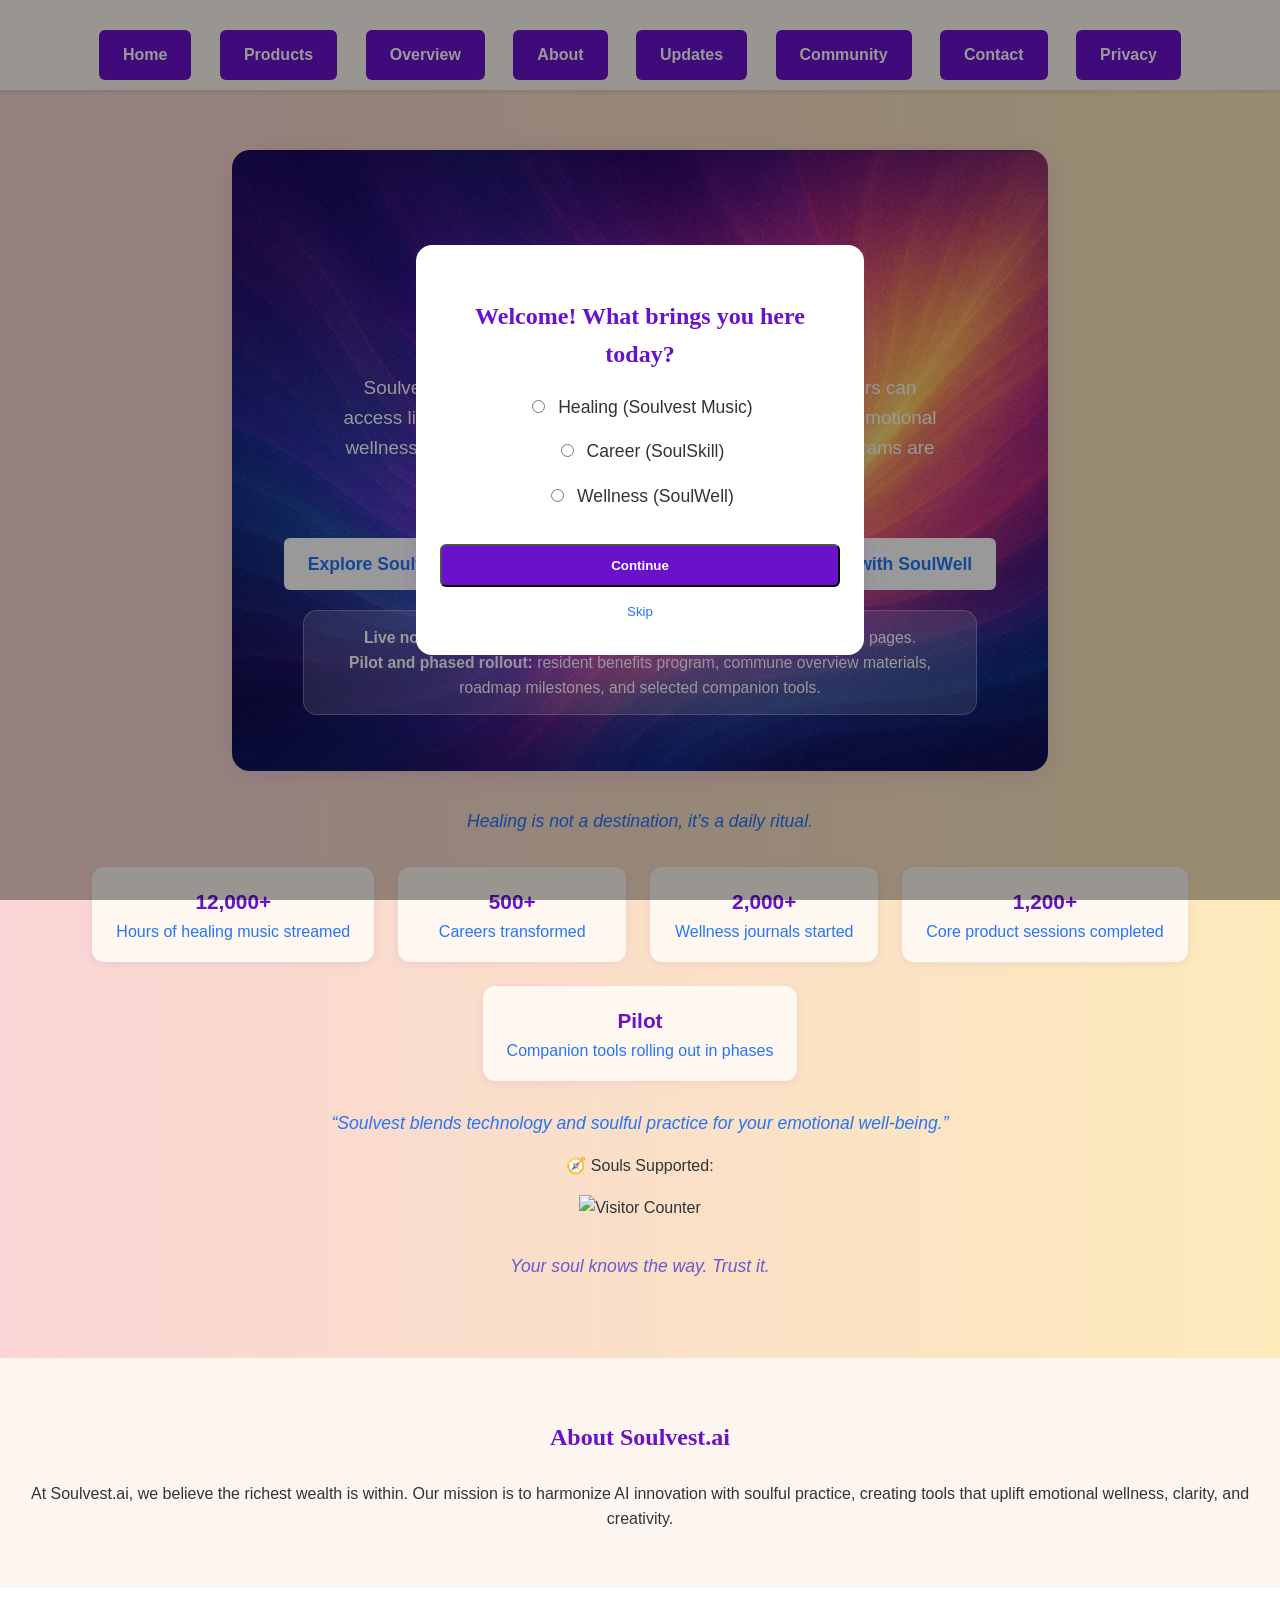
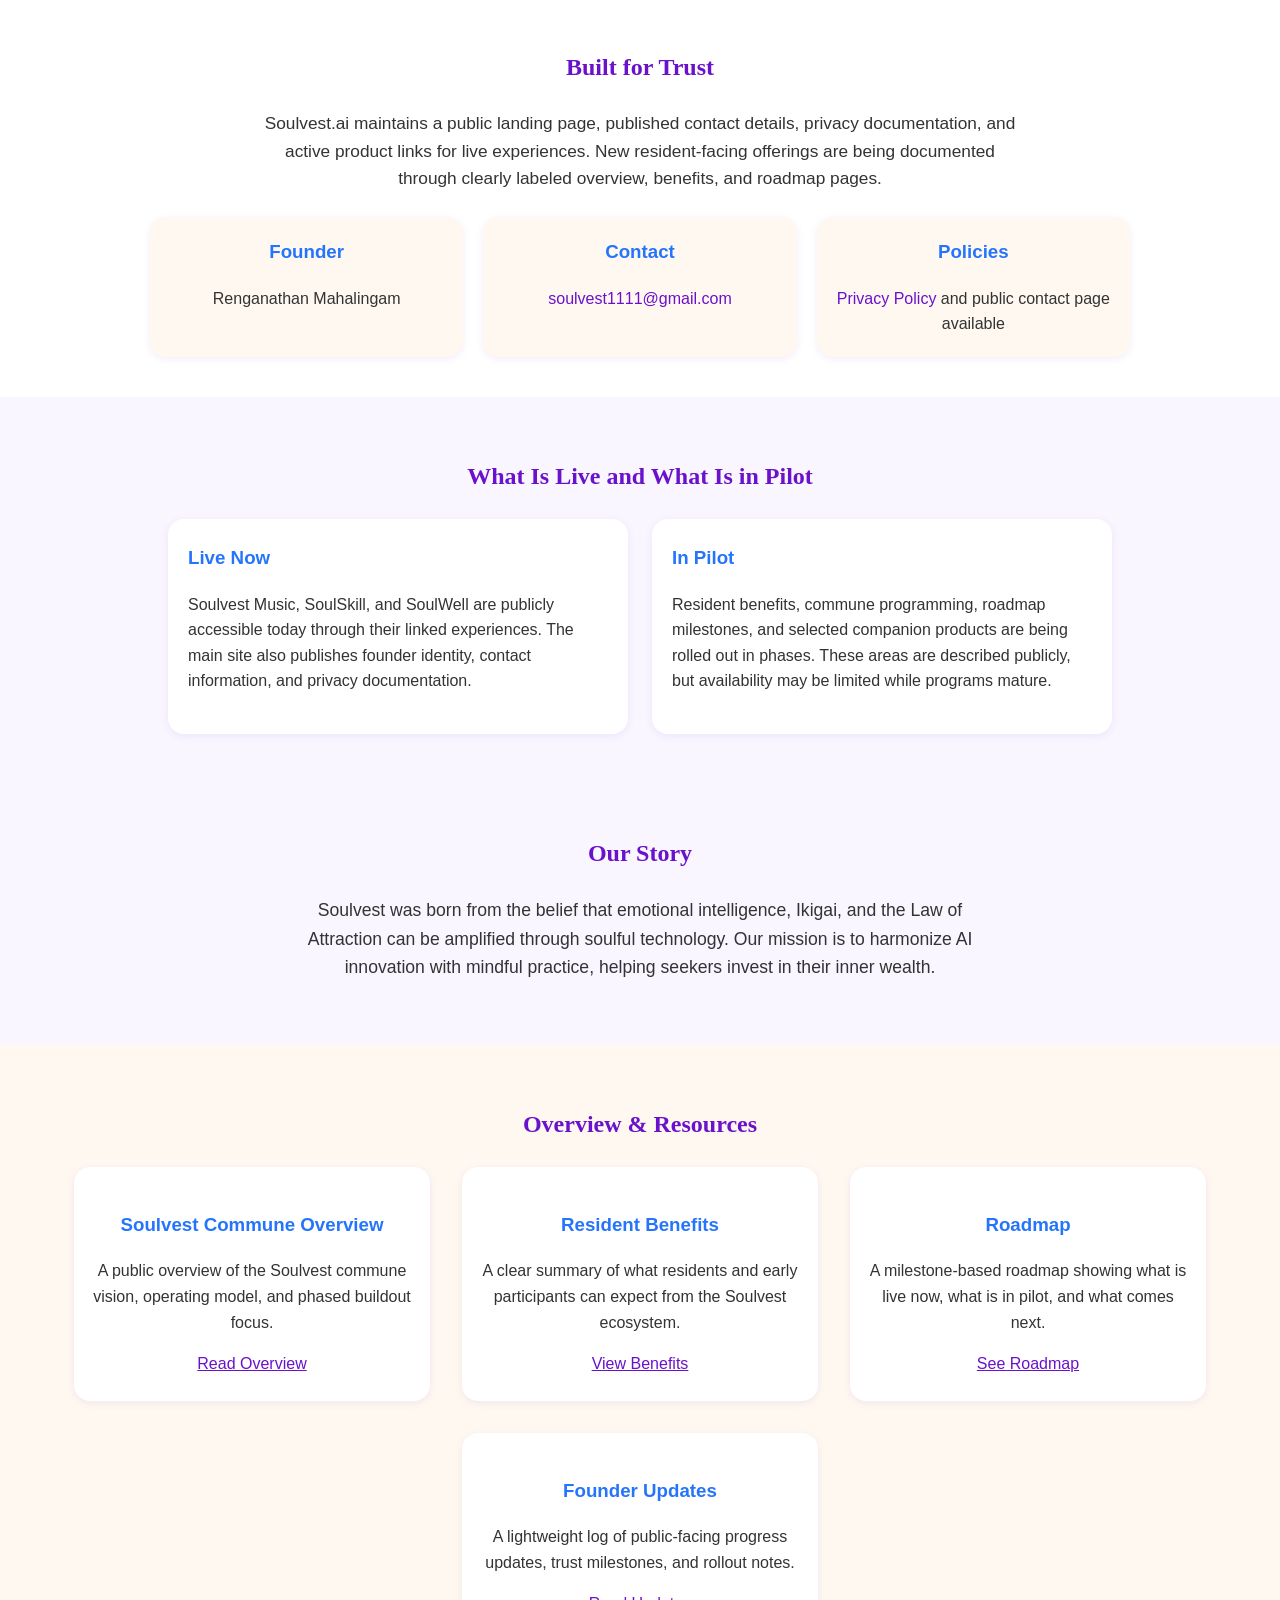
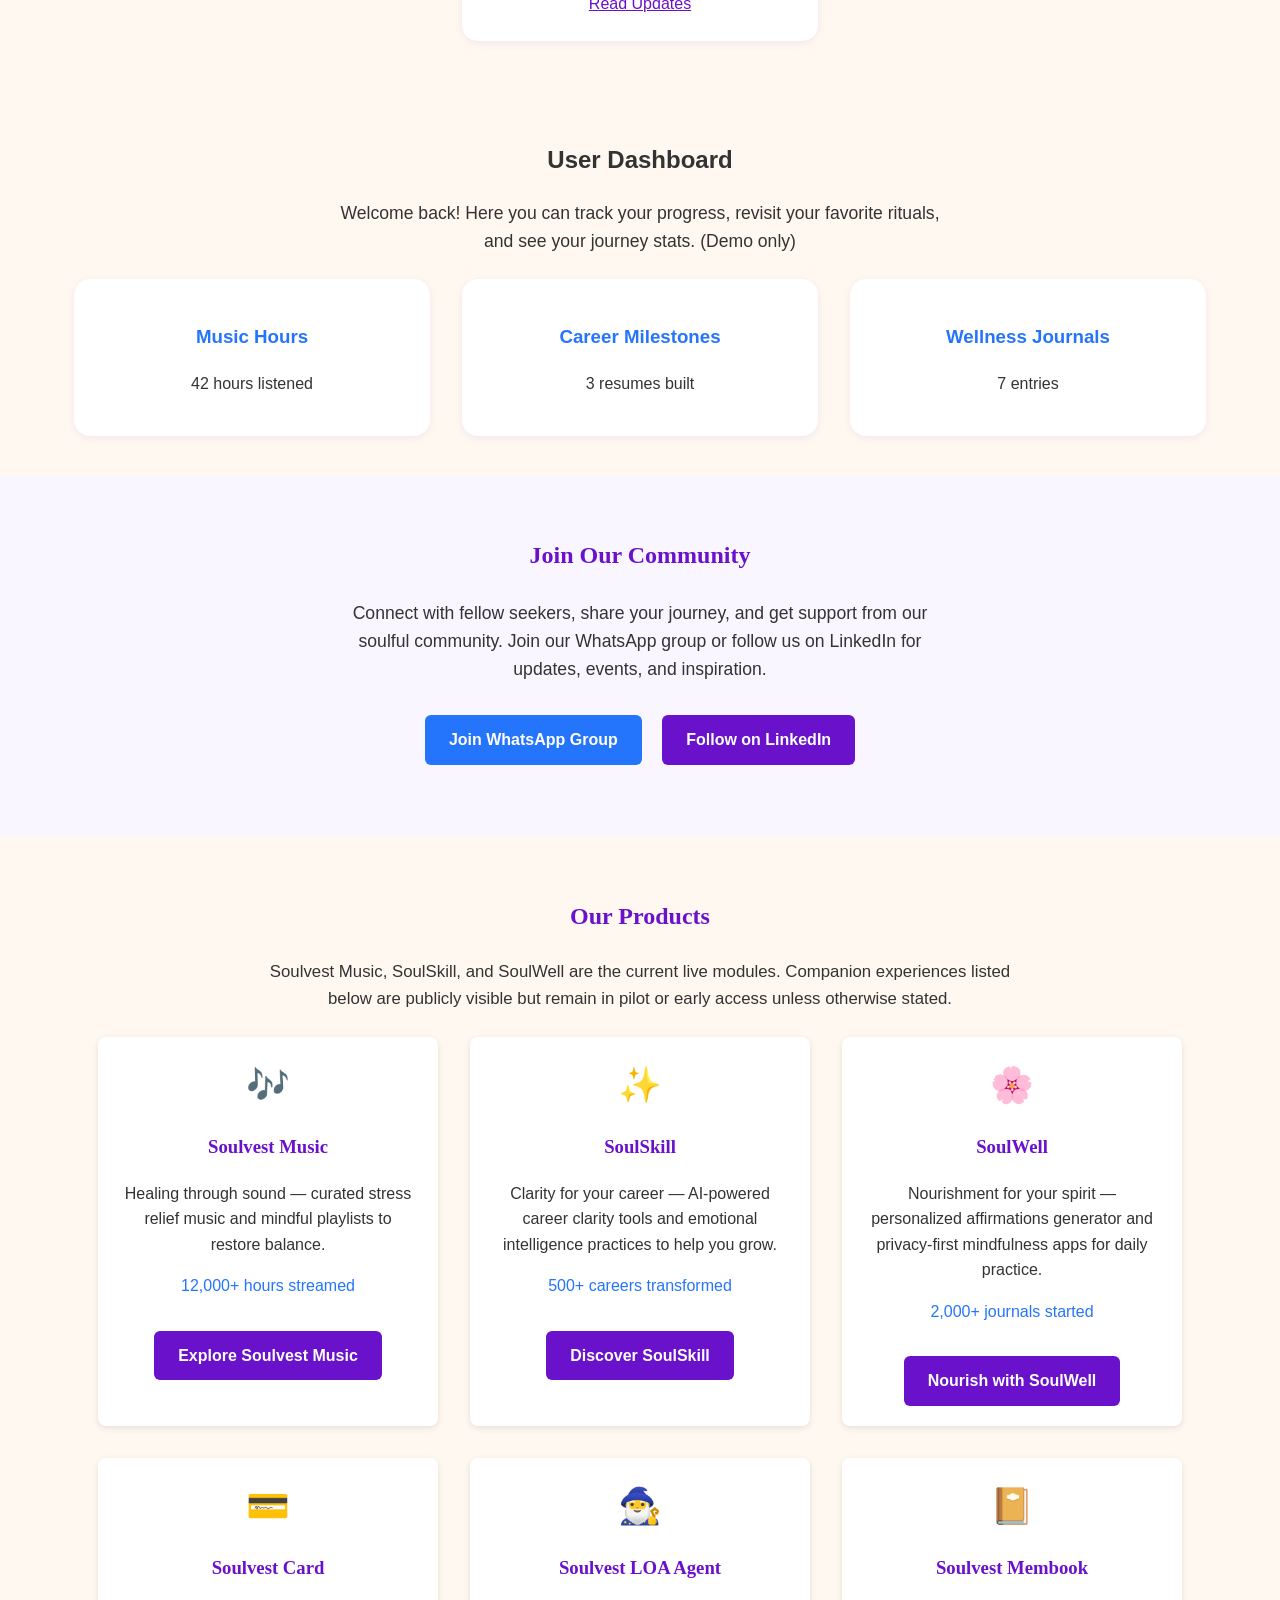
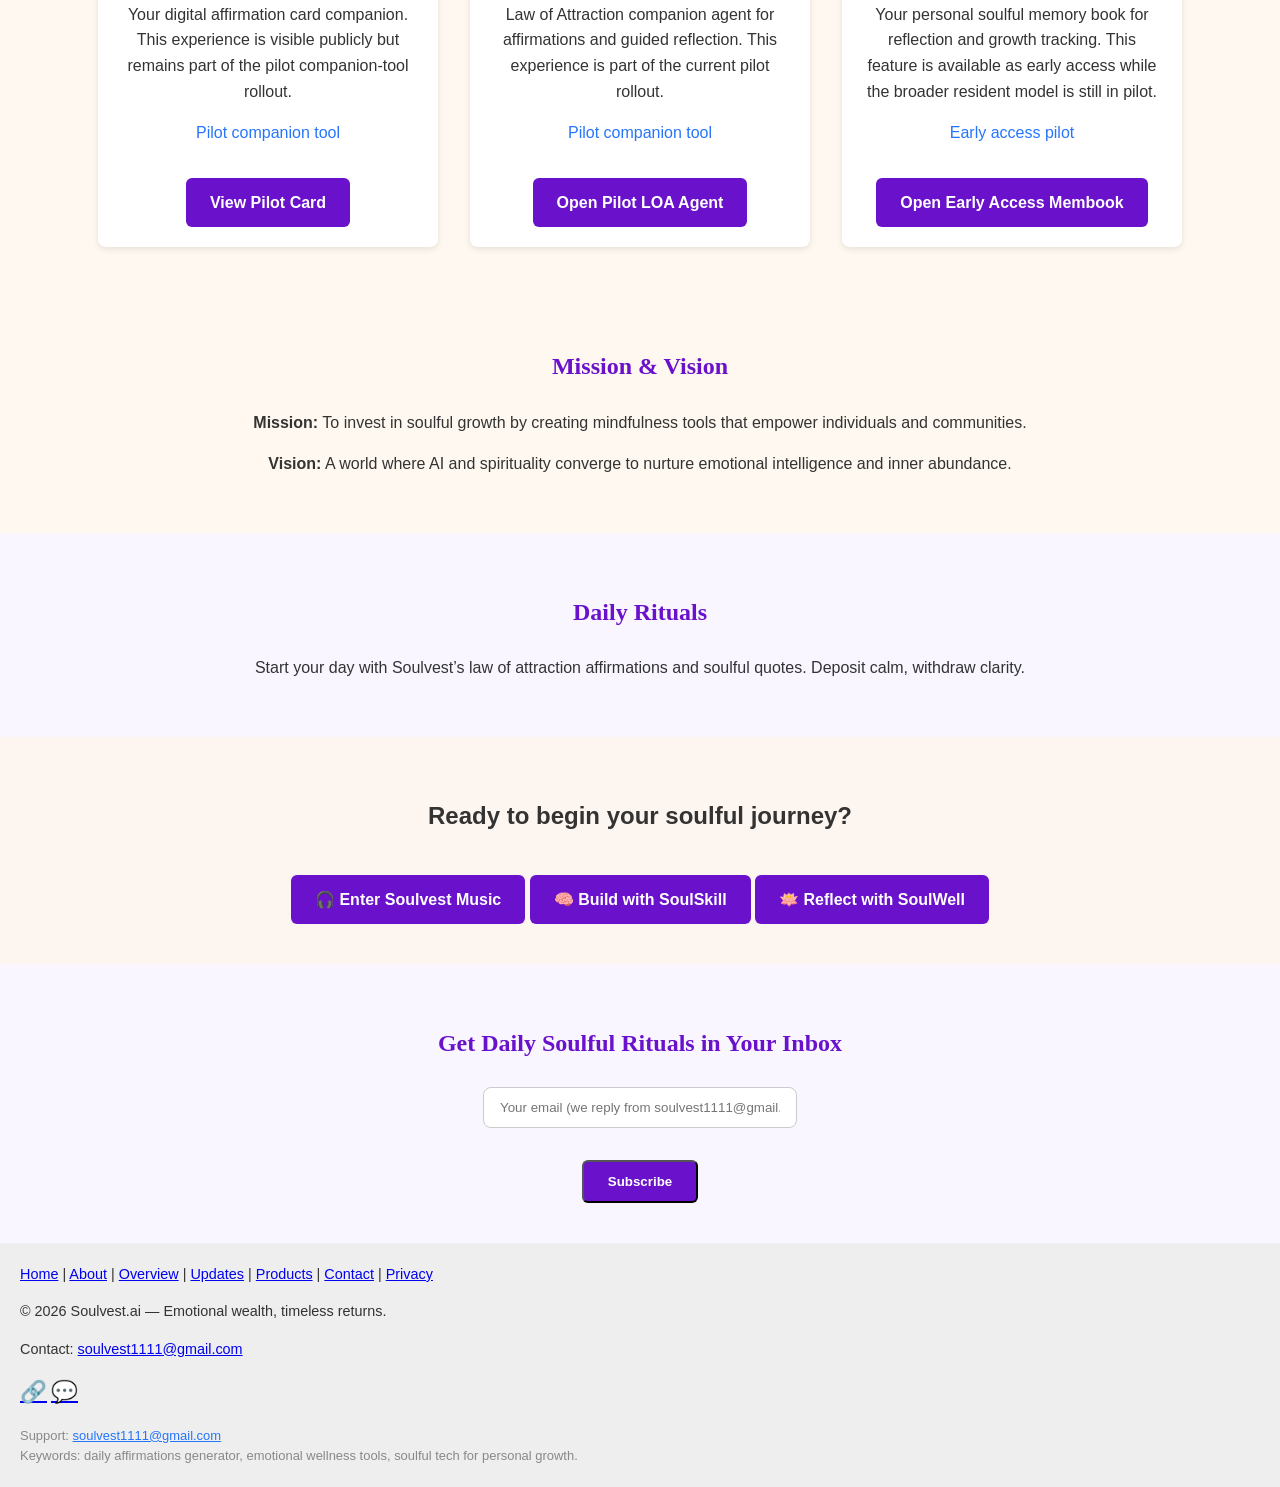
==== commit e9b32e15: "Update founder name" ====
--- a/index.html
+++ b/index.html
@@ -9,7 +9,7 @@
   <title>Soulvest.ai | Healing, Career, Wellness, Community</title>
   <meta name="description" content="Soulvest.ai blends healing music, career clarity, and emotional wellness. Join our soulful community for transformation, support, and growth." />
   <meta name="keywords" content="Soulvest, healing, music, wellness, career, emotional health, rituals, journaling, community, AI, mindfulness" />
-  <meta name="author" content="Renganathan" />
+  <meta name="author" content="Renganathan Mahalingam" />
   <link rel="stylesheet" href="style.css" />
   <link rel="canonical" href="https://soulvest.ai/" />
   <meta property="og:title" content="Soulvest.ai | Healing, Career, Wellness, Community" />
@@ -34,7 +34,7 @@
           "email": "mailto:soulvest1111@gmail.com",
           "founder": {
             "@type": "Person",
-            "name": "Renganathan"
+            "name": "Renganathan Mahalingam"
           },
           "contactPoint": {
             "@type": "ContactPoint",
@@ -239,7 +239,7 @@
     <div style="display:flex;flex-wrap:wrap;justify-content:center;gap:20px;max-width:980px;margin:0 auto;">
       <div style="background:#fff8f0;border-radius:16px;box-shadow:0 2px 8px rgba(106,17,203,0.08);padding:20px;max-width:280px;flex:1 1 240px;">
         <h3 style="color:#2575fc;margin-top:0;">Founder</h3>
-        <p style="margin-bottom:0;">Renganathan</p>
+        <p style="margin-bottom:0;">Renganathan Mahalingam</p>
       </div>
       <div style="background:#fff8f0;border-radius:16px;box-shadow:0 2px 8px rgba(106,17,203,0.08);padding:20px;max-width:280px;flex:1 1 240px;">
         <h3 style="color:#2575fc;margin-top:0;">Contact</h3>
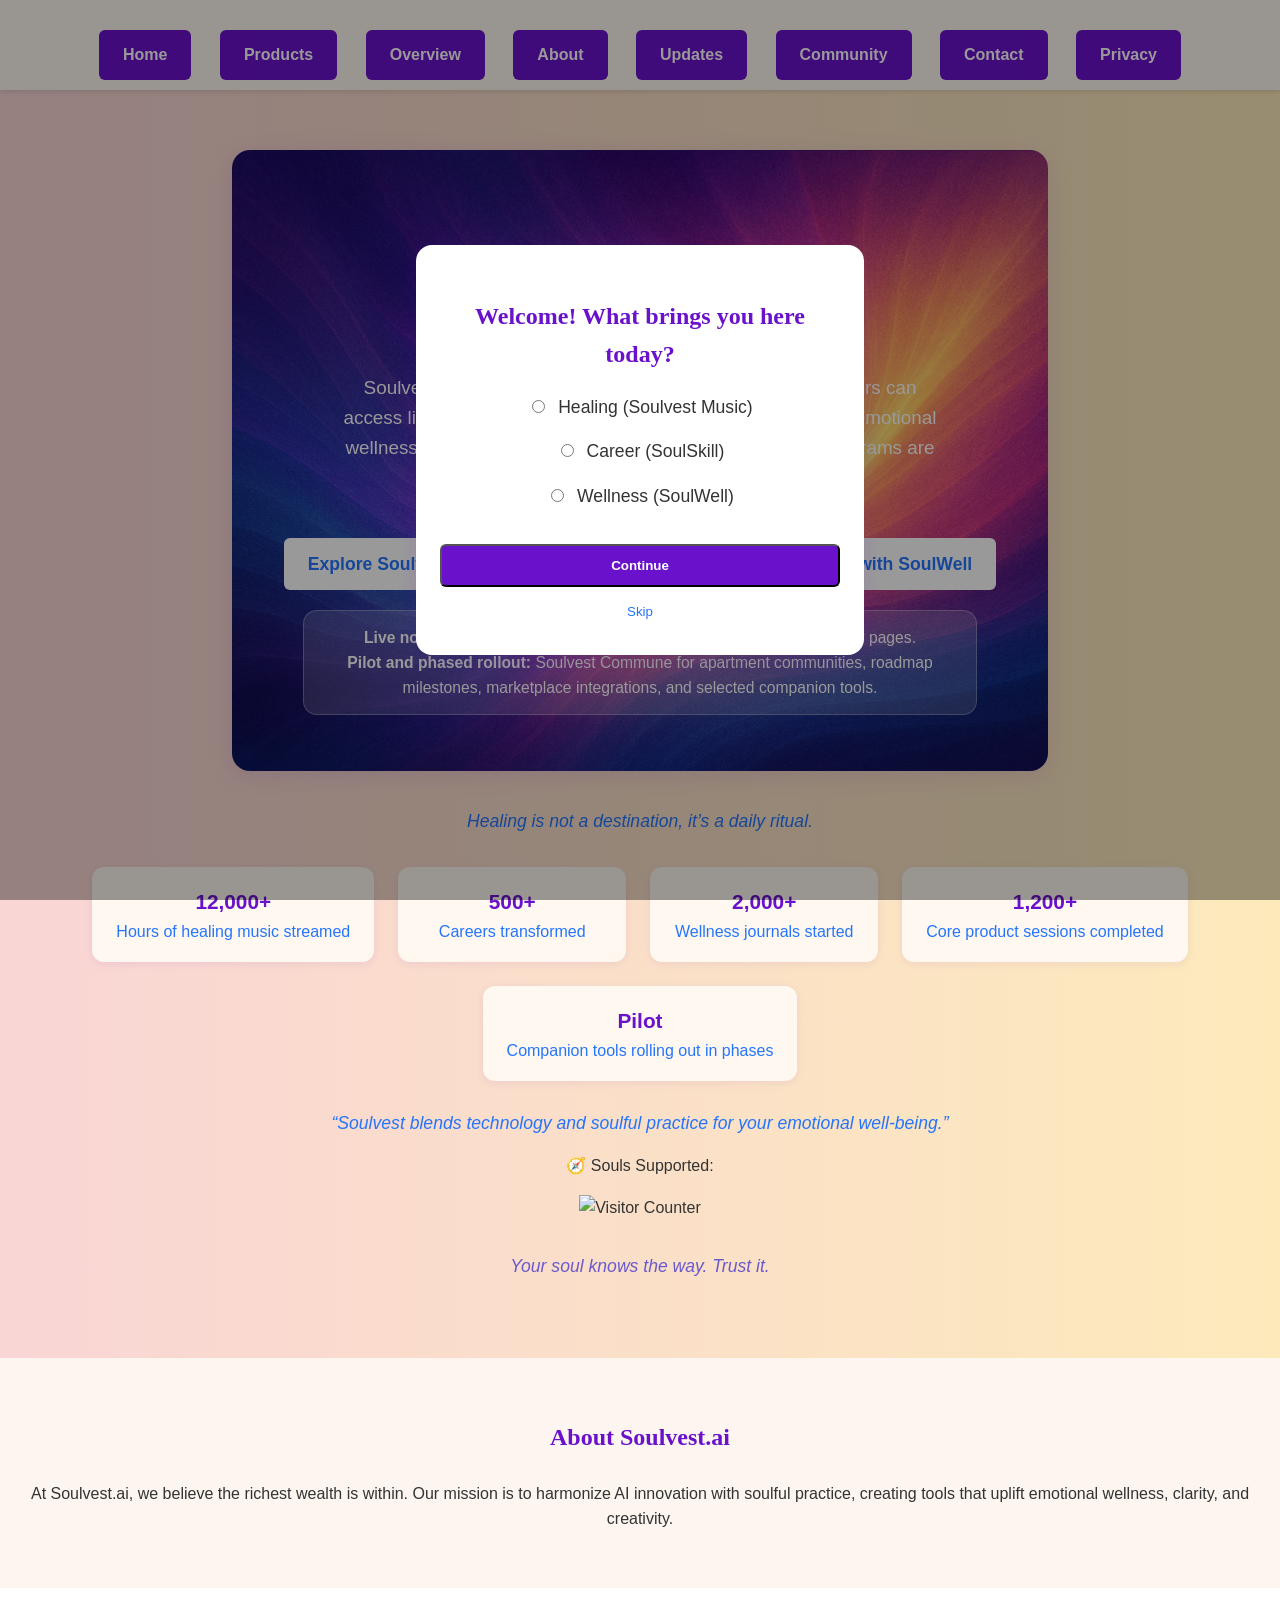
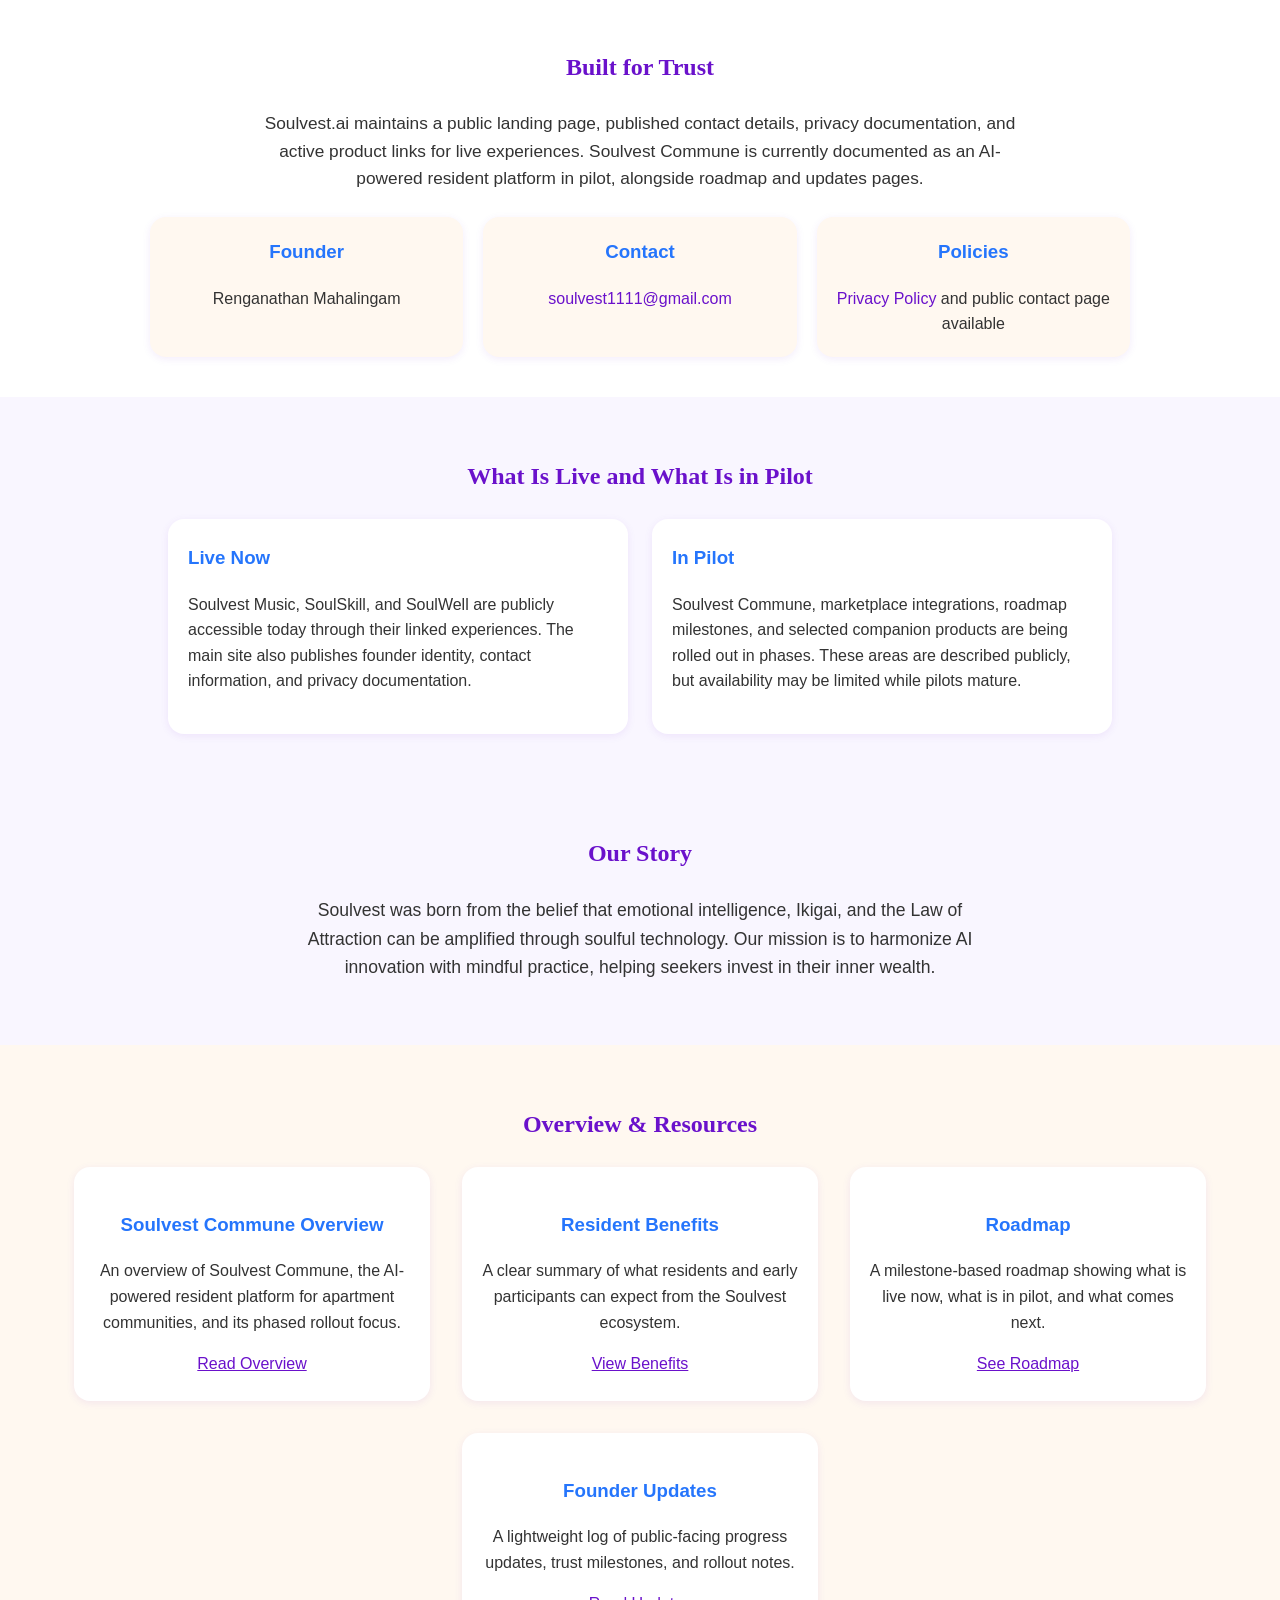
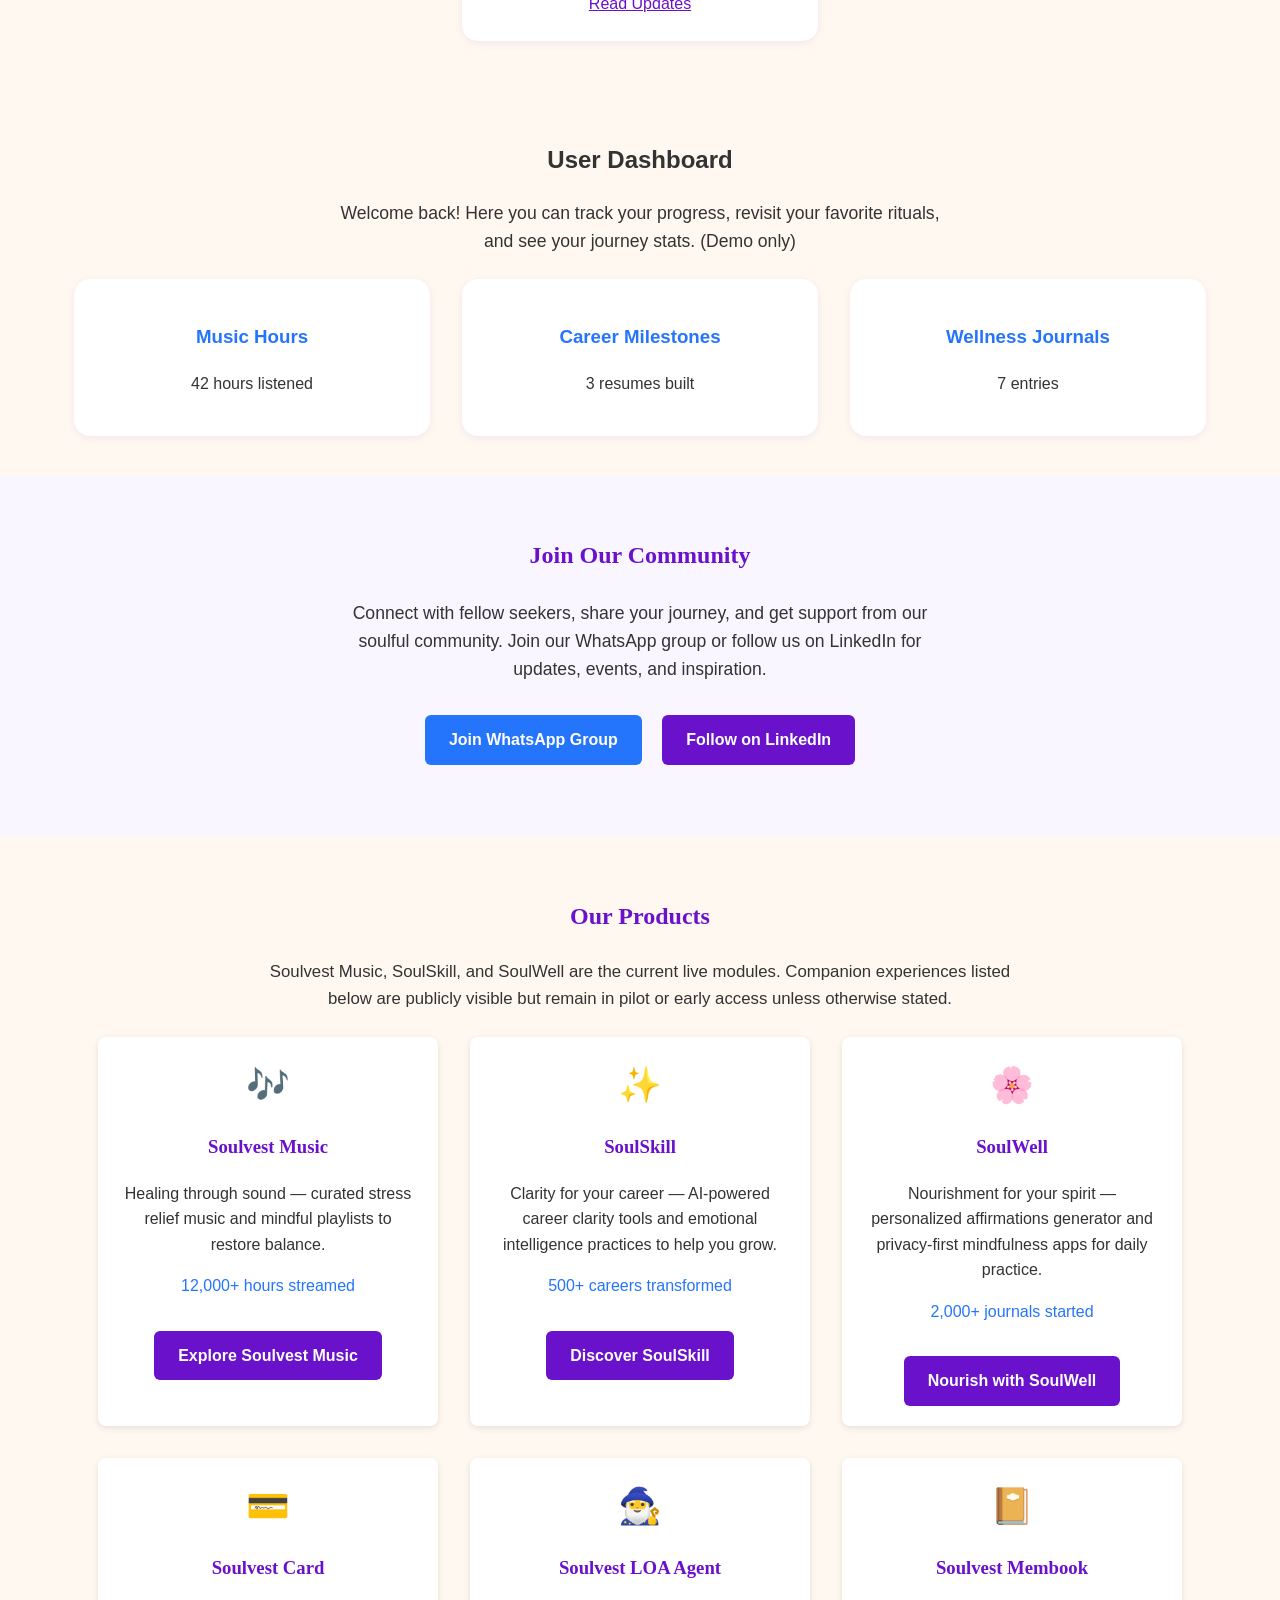
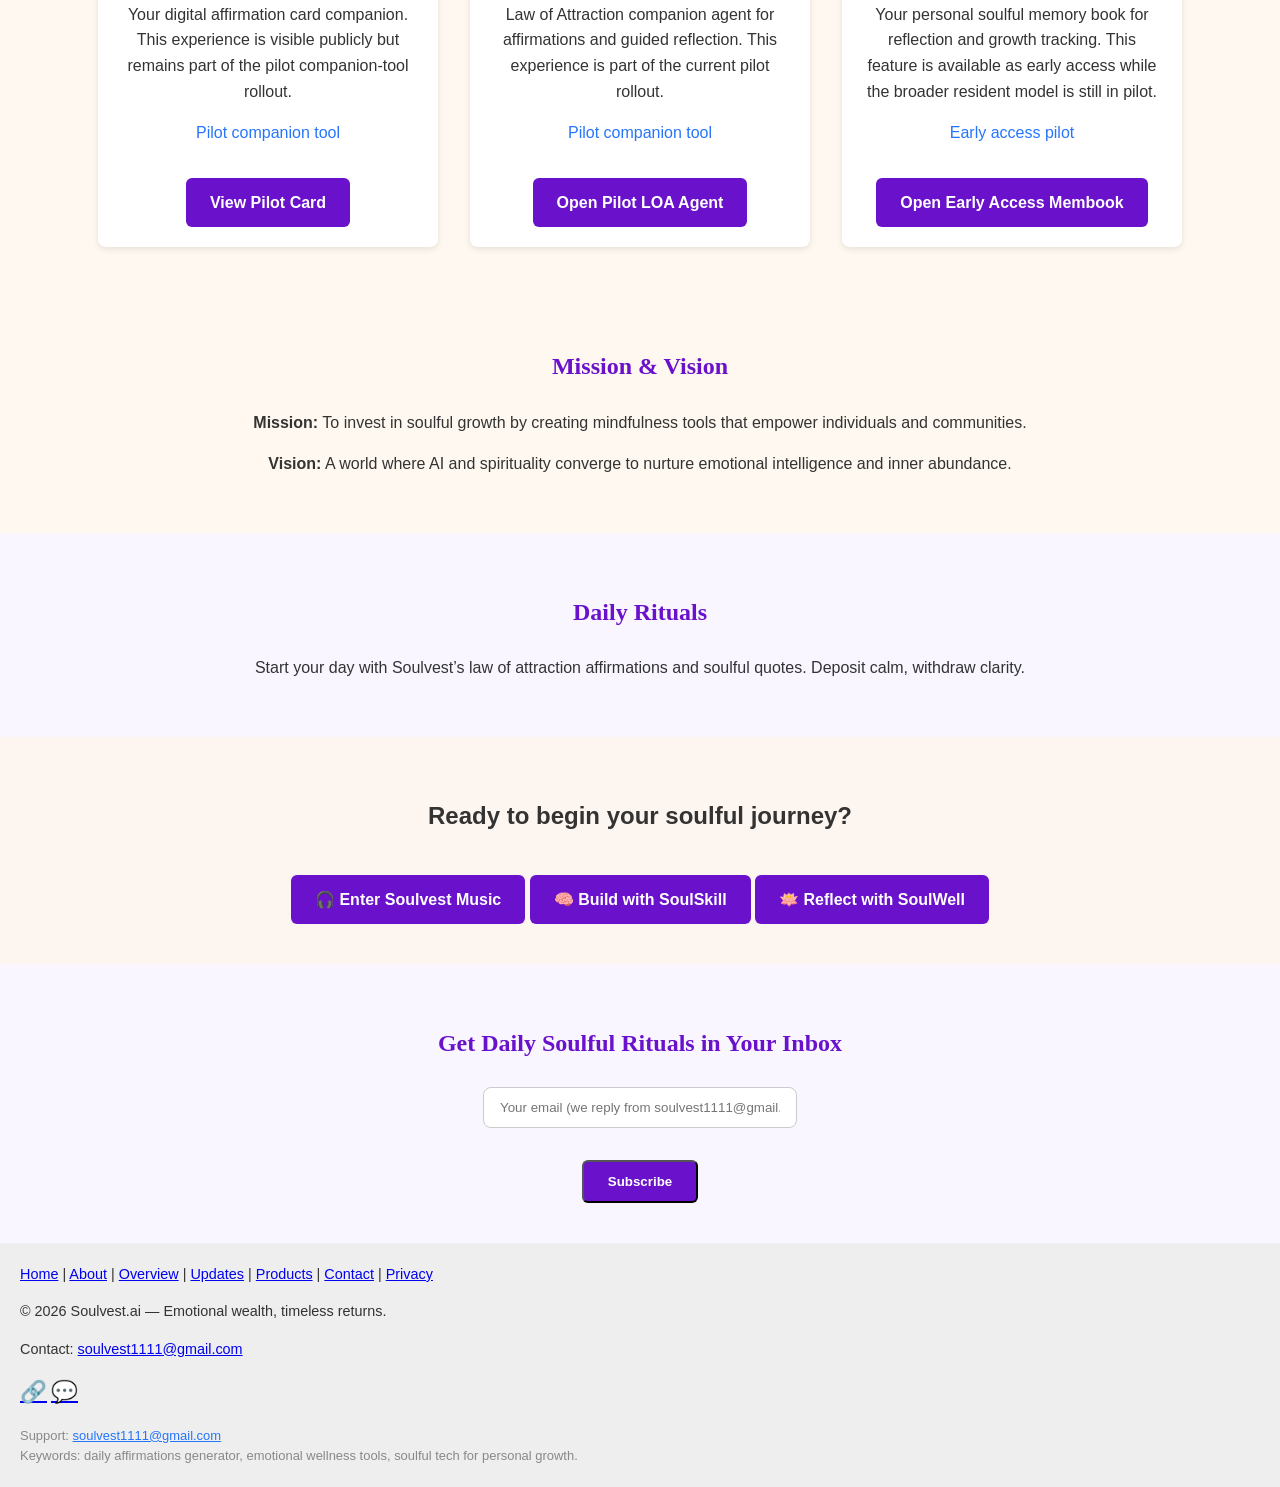
==== commit 2a67e593: "Correct Soulvest Commune positioning" ====
--- a/index.html
+++ b/index.html
@@ -187,7 +187,7 @@
       </div>
       <div style="margin-top:20px;font-size:0.98em;background:rgba(255,255,255,0.16);border:1px solid rgba(255,255,255,0.28);border-radius:14px;padding:14px 16px;max-width:640px;margin-left:auto;margin-right:auto;">
         <strong>Live now:</strong> Soulvest Music, SoulSkill, SoulWell, public contact and policy pages.<br>
-        <strong>Pilot and phased rollout:</strong> resident benefits program, commune overview materials, roadmap milestones, and selected companion tools.
+        <strong>Pilot and phased rollout:</strong> Soulvest Commune for apartment communities, roadmap milestones, marketplace integrations, and selected companion tools.
       </div>
     </div>
       <div class="welcome-message">
@@ -235,7 +235,7 @@
 
   <section id="trust" style="padding:40px 20px;text-align:center;background:#ffffff;">
     <h2 style="font-family:'EB Garamond',serif;color:#6A11CB;margin-bottom:24px;">Built for Trust</h2>
-    <p style="max-width:760px;margin:0 auto 24px auto;font-size:1.08em;">Soulvest.ai maintains a public landing page, published contact details, privacy documentation, and active product links for live experiences. New resident-facing offerings are being documented through clearly labeled overview, benefits, and roadmap pages.</p>
+    <p style="max-width:760px;margin:0 auto 24px auto;font-size:1.08em;">Soulvest.ai maintains a public landing page, published contact details, privacy documentation, and active product links for live experiences. Soulvest Commune is currently documented as an AI-powered resident platform in pilot, alongside roadmap and updates pages.</p>
     <div style="display:flex;flex-wrap:wrap;justify-content:center;gap:20px;max-width:980px;margin:0 auto;">
       <div style="background:#fff8f0;border-radius:16px;box-shadow:0 2px 8px rgba(106,17,203,0.08);padding:20px;max-width:280px;flex:1 1 240px;">
         <h3 style="color:#2575fc;margin-top:0;">Founder</h3>
@@ -261,7 +261,7 @@
       </div>
       <div style="background:#fff;border-radius:16px;box-shadow:0 2px 8px rgba(106,17,203,0.08);padding:24px 20px;max-width:420px;flex:1 1 320px;text-align:left;">
         <h3 style="color:#2575fc;margin-top:0;">In Pilot</h3>
-        <p>Resident benefits, commune programming, roadmap milestones, and selected companion products are being rolled out in phases. These areas are described publicly, but availability may be limited while programs mature.</p>
+        <p>Soulvest Commune, marketplace integrations, roadmap milestones, and selected companion products are being rolled out in phases. These areas are described publicly, but availability may be limited while pilots mature.</p>
       </div>
     </div>
   </section>
@@ -276,7 +276,7 @@
     <div style="display:flex;flex-wrap:wrap;justify-content:center;gap:32px;">
       <div style="background:#fff;border-radius:16px;box-shadow:0 2px 8px rgba(106,17,203,0.08);padding:24px 18px;max-width:320px;flex:1 1 280px;">
         <h3 style="color:#2575fc;">Soulvest Commune Overview</h3>
-        <p>A public overview of the Soulvest commune vision, operating model, and phased buildout focus.</p>
+        <p>An overview of Soulvest Commune, the AI-powered resident platform for apartment communities, and its phased rollout focus.</p>
         <a href="commune-overview.html" style="color:#6A11CB;text-decoration:underline;">Read Overview</a>
       </div>
       <div style="background:#fff;border-radius:16px;box-shadow:0 2px 8px rgba(106,17,203,0.08);padding:24px 18px;max-width:320px;flex:1 1 280px;">
